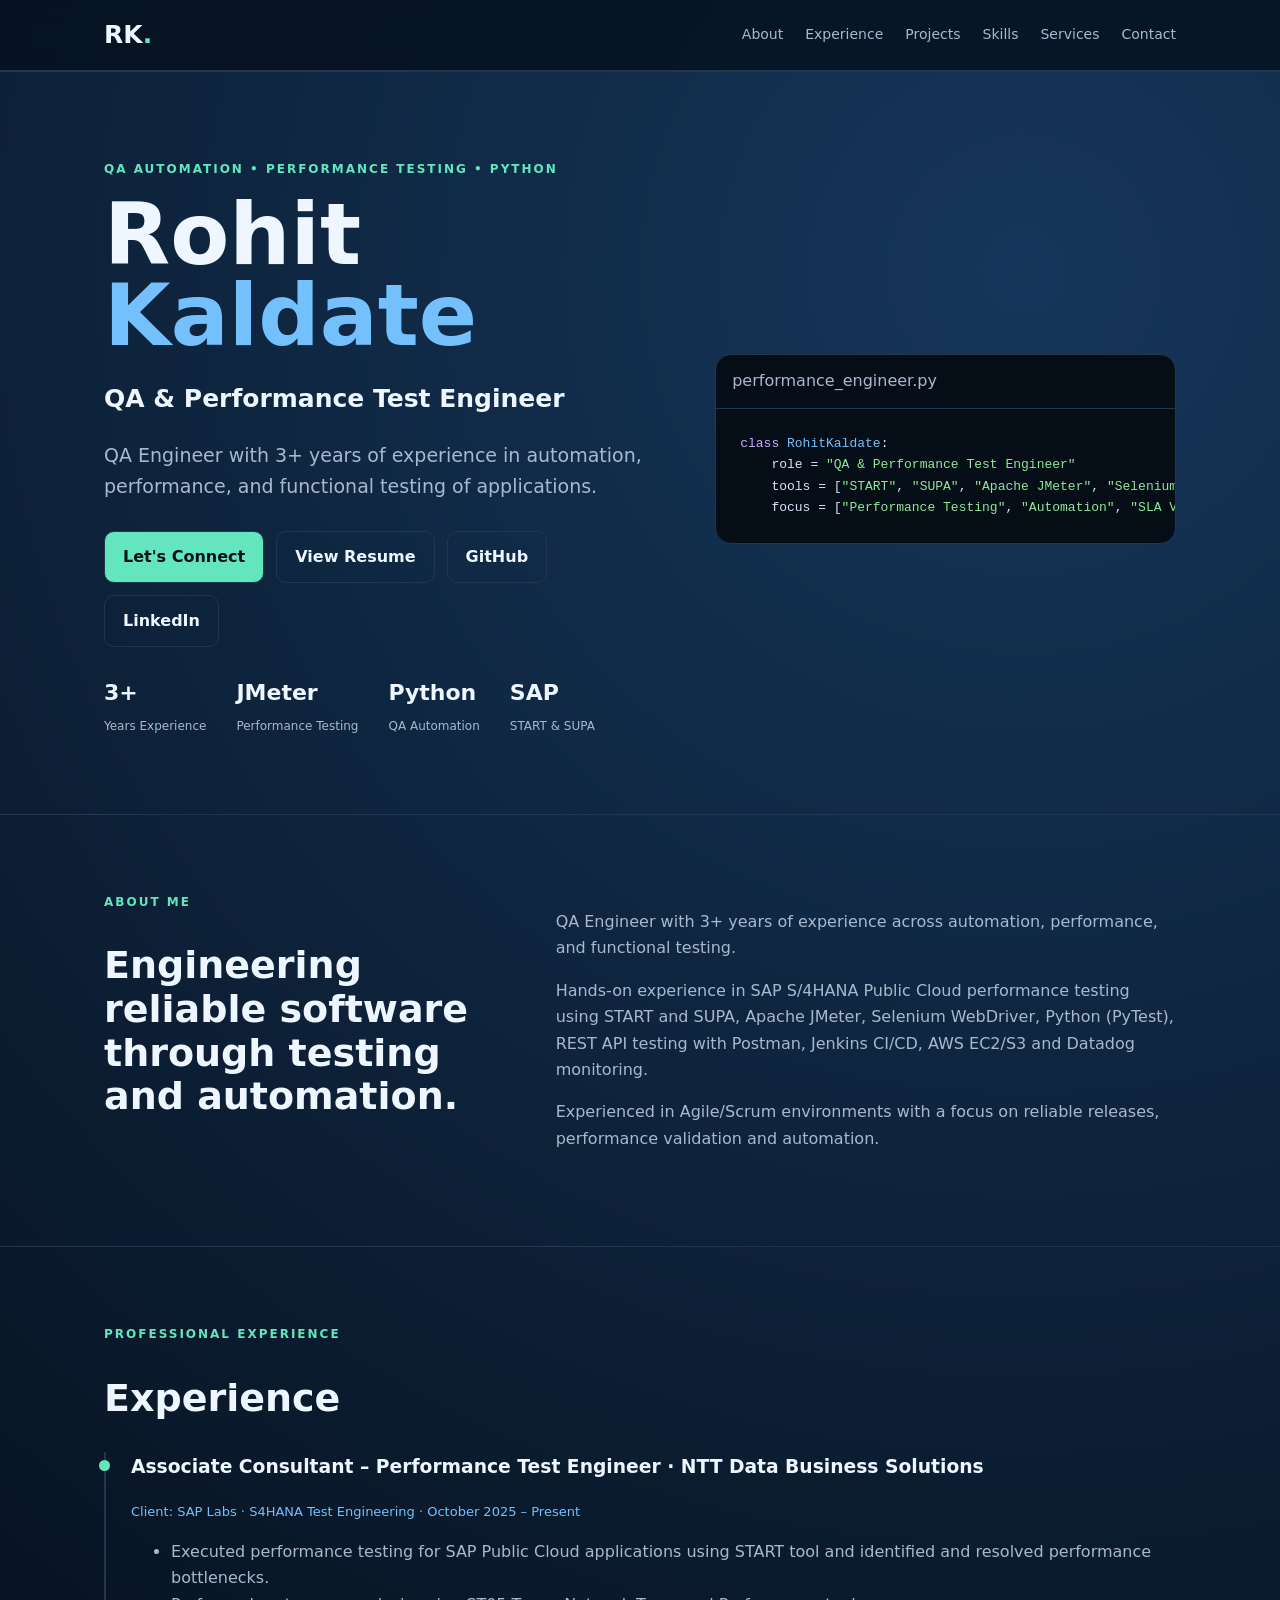
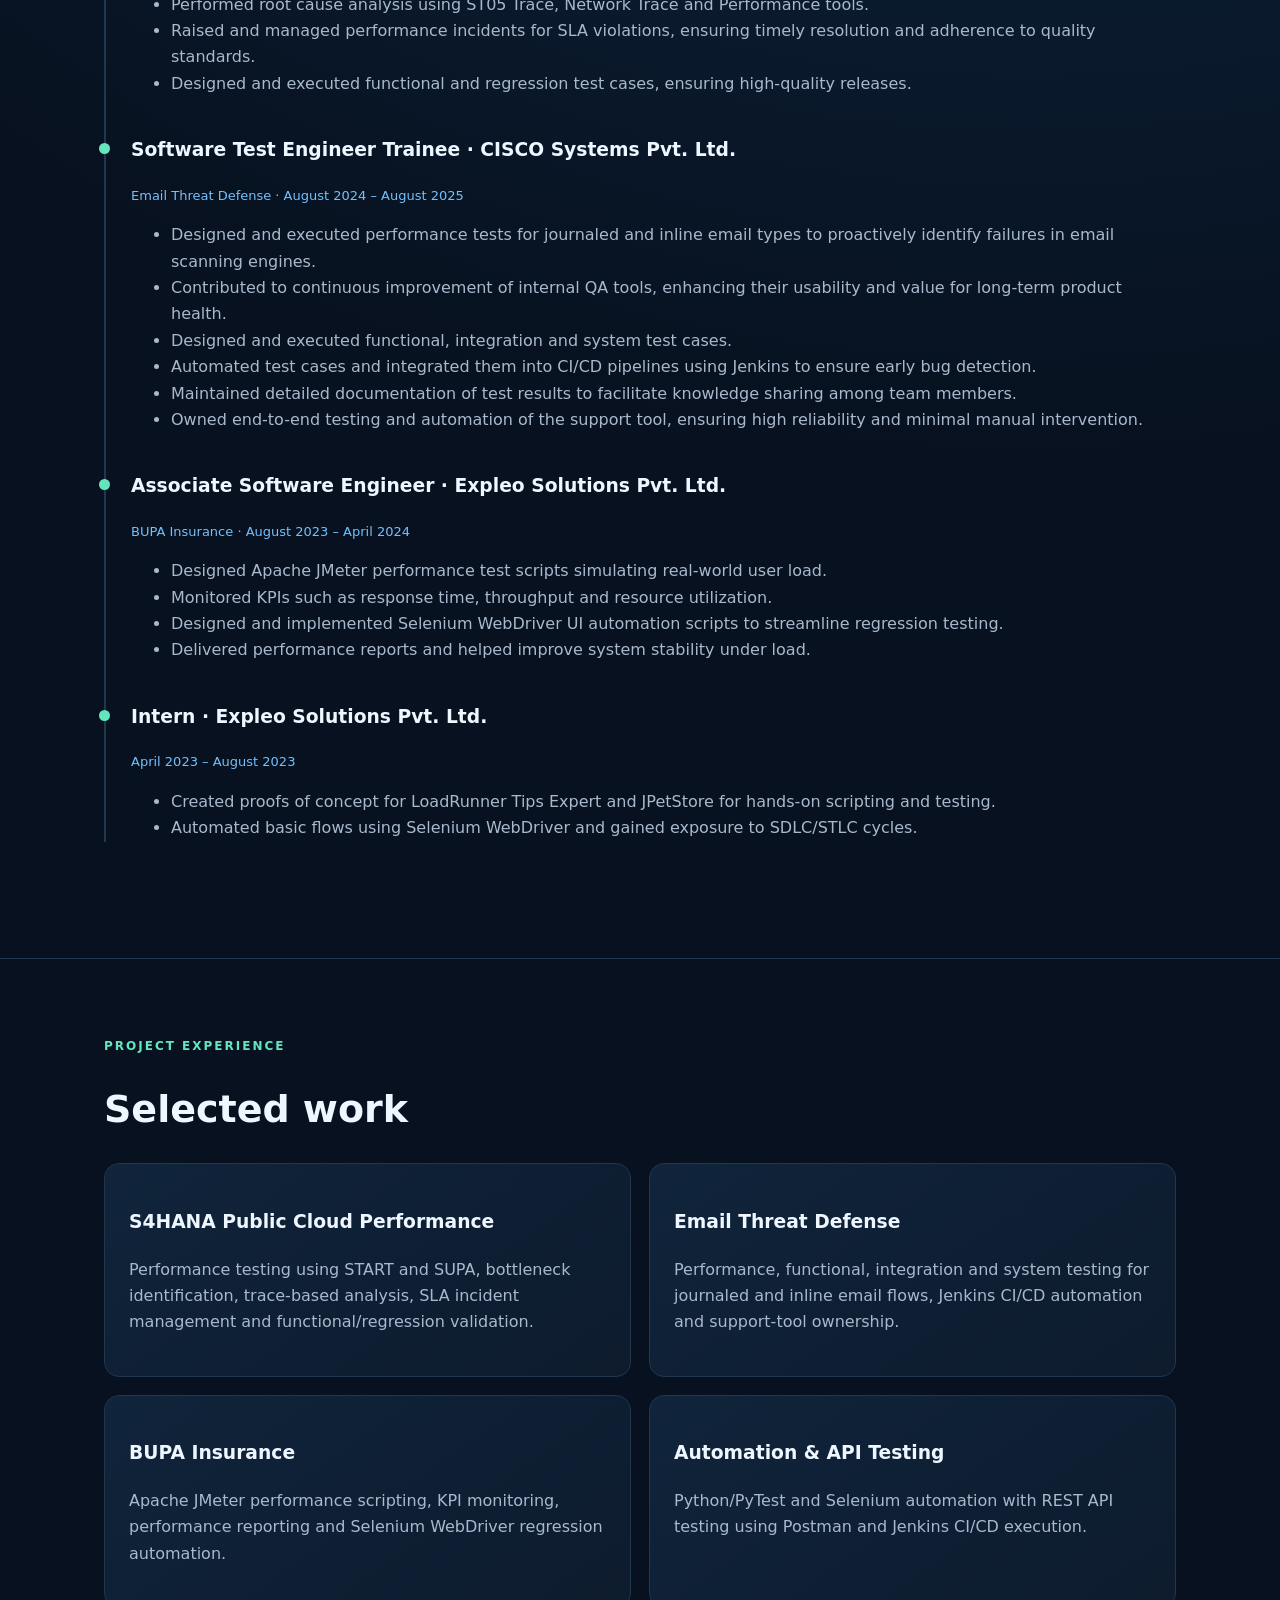
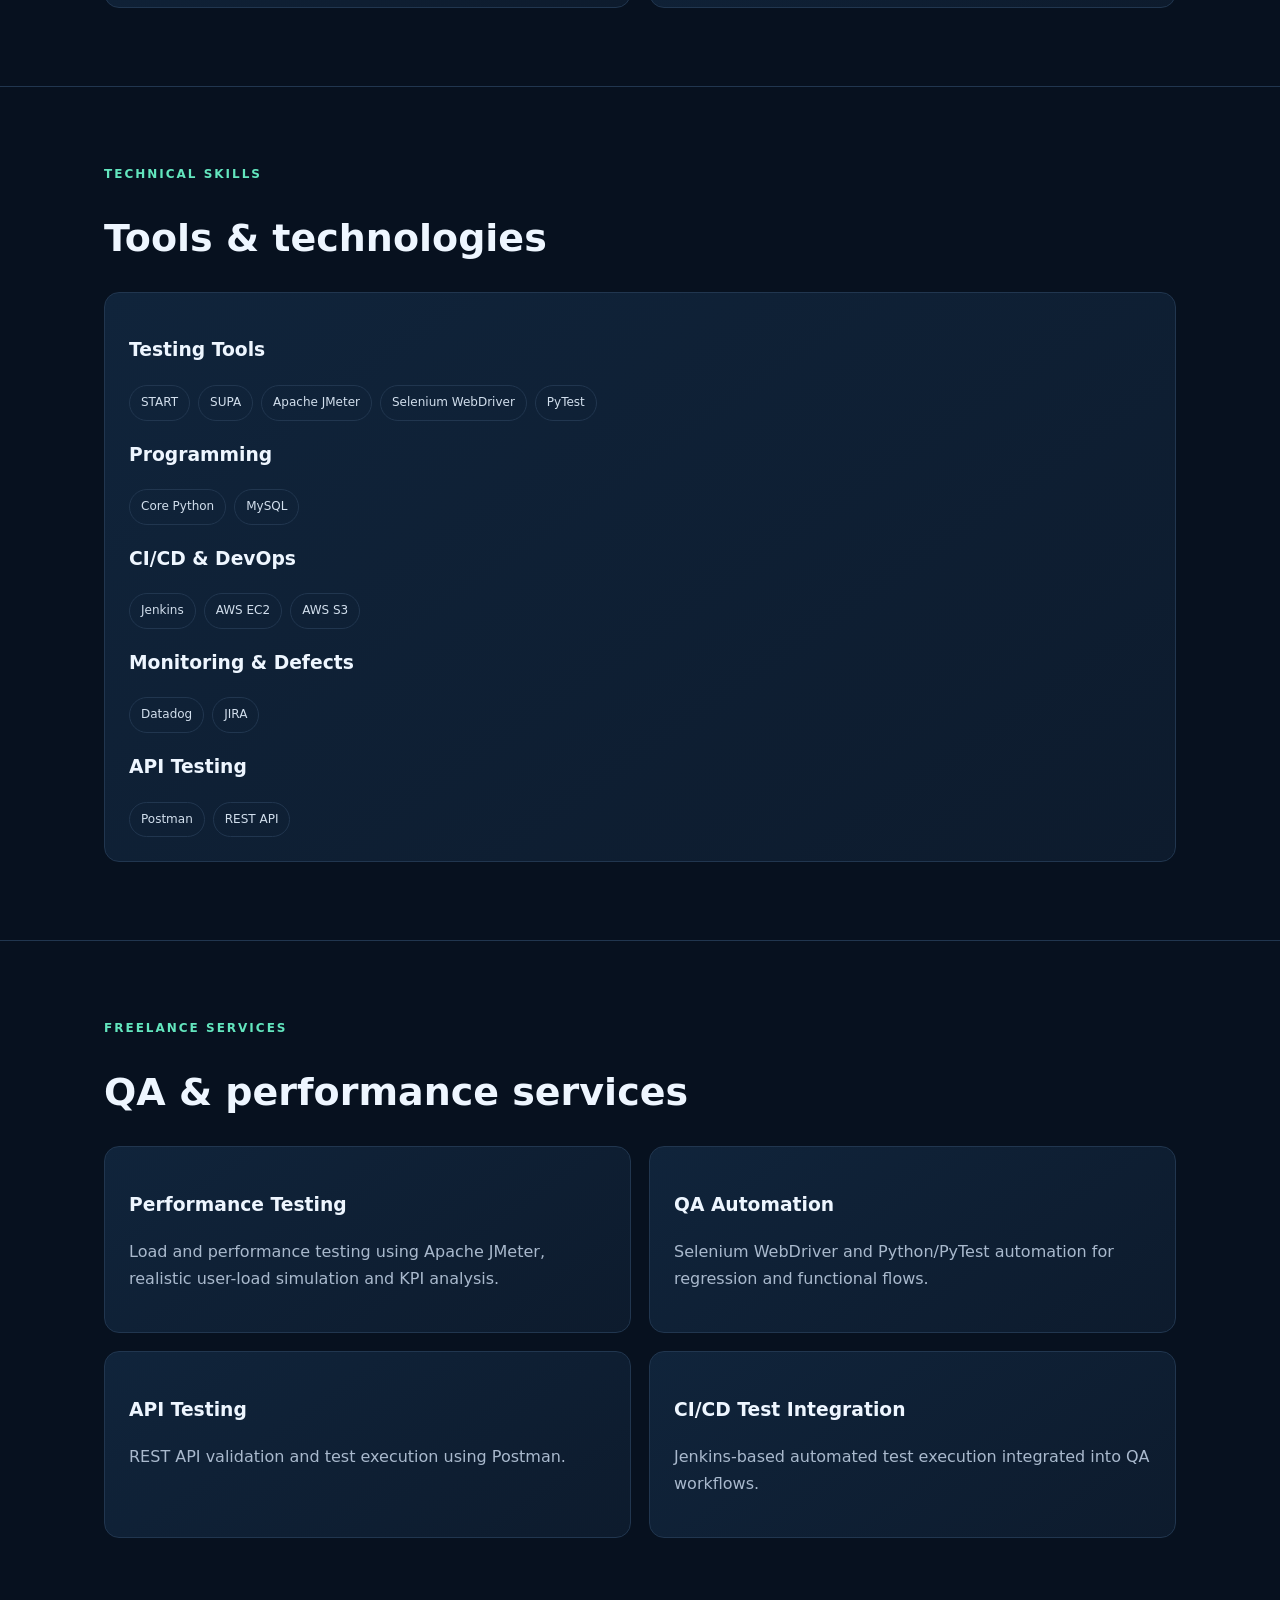
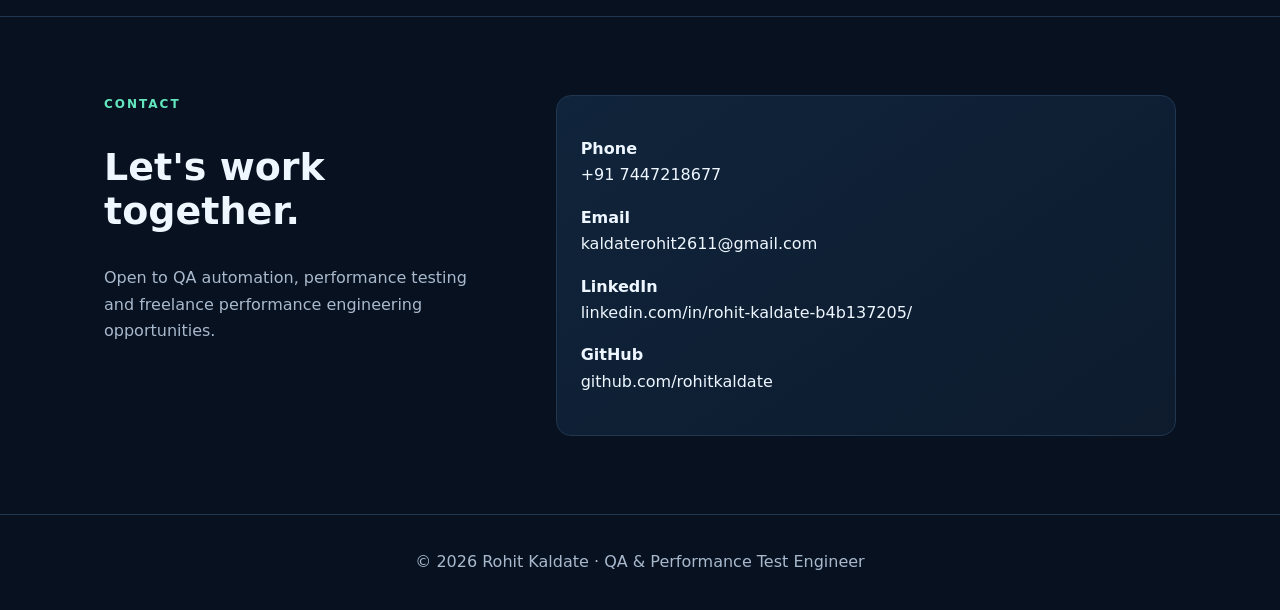
==== index.html @ 968ef9b5 "Add updated portfolio website" ====
<!doctype html><html><head><meta charset="utf-8"><meta name="viewport" content="width=device-width,initial-scale=1"><title>Rohit Kaldate | QA & Performance Test Engineer</title><style>:root{--bg:#07111f;--panel:#0d1b2d;--text:#eef6ff;--muted:#a9b9cd;--accent:#63e6be;--blue:#74c0fc;--line:#21364f}*{box-sizing:border-box;scroll-behavior:smooth}body{margin:0;background:radial-gradient(circle at 80% 5%,#15365a 0,transparent 34%),var(--bg);color:var(--text);font-family:Inter,system-ui,sans-serif;line-height:1.65}a{color:inherit;text-decoration:none}.wrap{max-width:1120px;margin:auto;padding:0 24px}header{position:sticky;top:0;z-index:20;background:#07111fd9;backdrop-filter:blur(12px);border-bottom:1px solid var(--line)}.nav{height:70px;display:flex;align-items:center;justify-content:space-between}.logo{font-size:25px;font-weight:850}.logo span{color:var(--accent)}nav{display:flex;gap:22px}nav a{font-size:14px;color:var(--muted)}.hero{padding:88px 0 76px}.grid{display:grid;grid-template-columns:1.1fr .9fr;gap:48px;align-items:center}.k{color:var(--accent);font-size:12px;font-weight:800;letter-spacing:2px}.hero h1{font-size:clamp(52px,8vw,86px);line-height:.95;margin:14px 0}.hero h1 span{color:var(--blue)}.hero h2{font-size:25px}.lead{font-size:19px;color:var(--muted)}.actions{display:flex;gap:12px;flex-wrap:wrap;margin:28px 0}.btn{padding:12px 18px;border:1px solid var(--line);border-radius:10px;font-weight:750}.primary{background:var(--accent);color:#061018}.stats{display:flex;gap:30px;flex-wrap:wrap}.stats b{font-size:22px;display:block}.stats span{font-size:12px;color:var(--muted)}.terminal{background:#050d17;border:1px solid var(--line);border-radius:16px;overflow:hidden}.termbar{padding:13px 16px;color:var(--muted);border-bottom:1px solid var(--line)}pre{padding:24px;margin:0;overflow:auto;color:#d6e7fa}.kw{color:#d0aaff}.str{color:#8ce99a}.fn{color:#74c0fc}section{padding:78px 0;border-top:1px solid var(--line)}.two{display:grid;grid-template-columns:.78fr 1.22fr;gap:55px}.title{font-size:38px;line-height:1.15}.muted{color:var(--muted)}.cards{display:grid;grid-template-columns:repeat(2,1fr);gap:18px}.card{padding:24px;border-radius:15px;border:1px solid var(--line);background:linear-gradient(145deg,#10243b,#0d1b2d)}.timeline{border-left:2px solid var(--line);padding-left:25px}.job{position:relative;margin-bottom:38px}.job:before{content:"";position:absolute;left:-32px;top:8px;width:11px;height:11px;border-radius:50%;background:var(--accent)}.meta{font-size:13px;color:var(--blue)}.job ul{color:var(--muted)}.tags{display:flex;flex-wrap:wrap;gap:8px}.tag{padding:7px 11px;border:1px solid var(--line);border-radius:999px;color:#d2dfed;font-size:12px}footer{text-align:center;color:var(--muted);padding:34px 0;border-top:1px solid var(--line)}@media(max-width:820px){nav{display:none}.grid,.two,.cards{grid-template-columns:1fr}.hero{padding-top:60px}.title{font-size:31px}}</style></head><body><header><div class="wrap nav"><a class="logo" href="#home">RK<span>.</span></a><nav><a href="#about">About</a><a href="#experience">Experience</a><a href="#projects">Projects</a><a href="#skills">Skills</a><a href="#services">Services</a><a href="#contact">Contact</a></nav></div></header><main id="home"><section class="hero"><div class="wrap grid"><div><div class="k">QA AUTOMATION • PERFORMANCE TESTING • PYTHON</div><h1>Rohit<br><span>Kaldate</span></h1><h2>QA & Performance Test Engineer</h2><p class="lead">QA Engineer with 3+ years of experience in automation, performance, and functional testing of applications.</p><div class="actions"><a class="btn primary" href="#contact">Let's Connect</a><a class="btn" href="assets/Rohit_Kaldate_Resume.pdf">View Resume</a><a class="btn" href="https://github.com/rohitkaldate/portfolio">GitHub</a><a class="btn" href="https://www.linkedin.com/in/rohit-kaldate-b4b137205/">LinkedIn</a></div><div class="stats"><div><b>3+</b><span>Years Experience</span></div><div><b>JMeter</b><span>Performance Testing</span></div><div><b>Python</b><span>QA Automation</span></div><div><b>SAP</b><span>START & SUPA</span></div></div></div><div class="terminal"><div class="termbar">performance_engineer.py</div><pre><span class="kw">class</span> <span class="fn">RohitKaldate</span>:
    role = <span class="str">"QA & Performance Test Engineer"</span>
    tools = [<span class="str">"START"</span>, <span class="str">"SUPA"</span>, <span class="str">"Apache JMeter"</span>, <span class="str">"Selenium"</span>, <span class="str">"Python / PyTest"</span>, <span class="str">"Jenkins"</span>, <span class="str">"Postman"</span>, <span class="str">"Datadog"</span>]
    focus = [<span class="str">"Performance Testing"</span>, <span class="str">"Automation"</span>, <span class="str">"SLA Validation"</span>, <span class="str">"Functional Testing"</span>]</pre></div></div></section><section id="about"><div class="wrap two"><div><div class="k">ABOUT ME</div><h2 class="title">Engineering reliable software through testing and automation.</h2></div><div class="muted"><p>QA Engineer with 3+ years of experience across automation, performance, and functional testing.</p><p>Hands-on experience in SAP S/4HANA Public Cloud performance testing using START and SUPA, Apache JMeter, Selenium WebDriver, Python (PyTest), REST API testing with Postman, Jenkins CI/CD, AWS EC2/S3 and Datadog monitoring.</p><p>Experienced in Agile/Scrum environments with a focus on reliable releases, performance validation and automation.</p></div></div></section><section id="experience"><div class="wrap"><div class="k">PROFESSIONAL EXPERIENCE</div><h2 class="title">Experience</h2><div class="timeline"><div class="job"><h3>Associate Consultant – Performance Test Engineer · NTT Data Business Solutions</h3><div class="meta">Client: SAP Labs · S4HANA Test Engineering · October 2025 – Present</div><ul><li>Executed performance testing for SAP Public Cloud applications using START tool and identified and resolved performance bottlenecks.</li><li>Performed root cause analysis using ST05 Trace, Network Trace and Performance tools.</li><li>Raised and managed performance incidents for SLA violations, ensuring timely resolution and adherence to quality standards.</li><li>Designed and executed functional and regression test cases, ensuring high-quality releases.</li></ul></div><div class="job"><h3>Software Test Engineer Trainee · CISCO Systems Pvt. Ltd.</h3><div class="meta">Email Threat Defense · August 2024 – August 2025</div><ul><li>Designed and executed performance tests for journaled and inline email types to proactively identify failures in email scanning engines.</li><li>Contributed to continuous improvement of internal QA tools, enhancing their usability and value for long-term product health.</li><li>Designed and executed functional, integration and system test cases.</li><li>Automated test cases and integrated them into CI/CD pipelines using Jenkins to ensure early bug detection.</li><li>Maintained detailed documentation of test results to facilitate knowledge sharing among team members.</li><li>Owned end-to-end testing and automation of the support tool, ensuring high reliability and minimal manual intervention.</li></ul></div><div class="job"><h3>Associate Software Engineer · Expleo Solutions Pvt. Ltd.</h3><div class="meta">BUPA Insurance · August 2023 – April 2024</div><ul><li>Designed Apache JMeter performance test scripts simulating real-world user load.</li><li>Monitored KPIs such as response time, throughput and resource utilization.</li><li>Designed and implemented Selenium WebDriver UI automation scripts to streamline regression testing.</li><li>Delivered performance reports and helped improve system stability under load.</li></ul></div><div class="job"><h3>Intern · Expleo Solutions Pvt. Ltd.</h3><div class="meta">April 2023 – August 2023</div><ul><li>Created proofs of concept for LoadRunner Tips Expert and JPetStore for hands-on scripting and testing.</li><li>Automated basic flows using Selenium WebDriver and gained exposure to SDLC/STLC cycles.</li></ul></div></div></div></section><section id="projects"><div class="wrap"><div class="k">PROJECT EXPERIENCE</div><h2 class="title">Selected work</h2><div class="cards"><div class="card"><h3>S4HANA Public Cloud Performance</h3><p class="muted">Performance testing using START and SUPA, bottleneck identification, trace-based analysis, SLA incident management and functional/regression validation.</p></div><div class="card"><h3>Email Threat Defense</h3><p class="muted">Performance, functional, integration and system testing for journaled and inline email flows, Jenkins CI/CD automation and support-tool ownership.</p></div><div class="card"><h3>BUPA Insurance</h3><p class="muted">Apache JMeter performance scripting, KPI monitoring, performance reporting and Selenium WebDriver regression automation.</p></div><div class="card"><h3>Automation & API Testing</h3><p class="muted">Python/PyTest and Selenium automation with REST API testing using Postman and Jenkins CI/CD execution.</p></div></div></div></section><section id="skills"><div class="wrap"><div class="k">TECHNICAL SKILLS</div><h2 class="title">Tools & technologies</h2><div class="card"><h3>Testing Tools</h3><div class="tags"><span class="tag">START</span><span class="tag">SUPA</span><span class="tag">Apache JMeter</span><span class="tag">Selenium WebDriver</span><span class="tag">PyTest</span></div><h3>Programming</h3><div class="tags"><span class="tag">Core Python</span><span class="tag">MySQL</span></div><h3>CI/CD & DevOps</h3><div class="tags"><span class="tag">Jenkins</span><span class="tag">AWS EC2</span><span class="tag">AWS S3</span></div><h3>Monitoring & Defects</h3><div class="tags"><span class="tag">Datadog</span><span class="tag">JIRA</span></div><h3>API Testing</h3><div class="tags"><span class="tag">Postman</span><span class="tag">REST API</span></div></div></div></section><section id="services"><div class="wrap"><div class="k">FREELANCE SERVICES</div><h2 class="title">QA & performance services</h2><div class="cards"><div class="card"><h3>Performance Testing</h3><p class="muted">Load and performance testing using Apache JMeter, realistic user-load simulation and KPI analysis.</p></div><div class="card"><h3>QA Automation</h3><p class="muted">Selenium WebDriver and Python/PyTest automation for regression and functional flows.</p></div><div class="card"><h3>API Testing</h3><p class="muted">REST API validation and test execution using Postman.</p></div><div class="card"><h3>CI/CD Test Integration</h3><p class="muted">Jenkins-based automated test execution integrated into QA workflows.</p></div></div></div></section><section id="contact"><div class="wrap two"><div><div class="k">CONTACT</div><h2 class="title">Let's work together.</h2><p class="muted">Open to QA automation, performance testing and freelance performance engineering opportunities.</p></div><div class="card"><p><strong>Phone</strong><br>+91 7447218677</p><p><strong>Email</strong><br><a href="mailto:kaldaterohit2611@gmail.com">kaldaterohit2611@gmail.com</a></p><p><strong>LinkedIn</strong><br><a href="https://www.linkedin.com/in/rohit-kaldate-b4b137205/">linkedin.com/in/rohit-kaldate-b4b137205/</a></p><p><strong>GitHub</strong><br><a href="https://github.com/rohitkaldate">github.com/rohitkaldate</a></p></div></div></section></main><footer>© 2026 Rohit Kaldate · QA & Performance Test Engineer</footer></body></html>
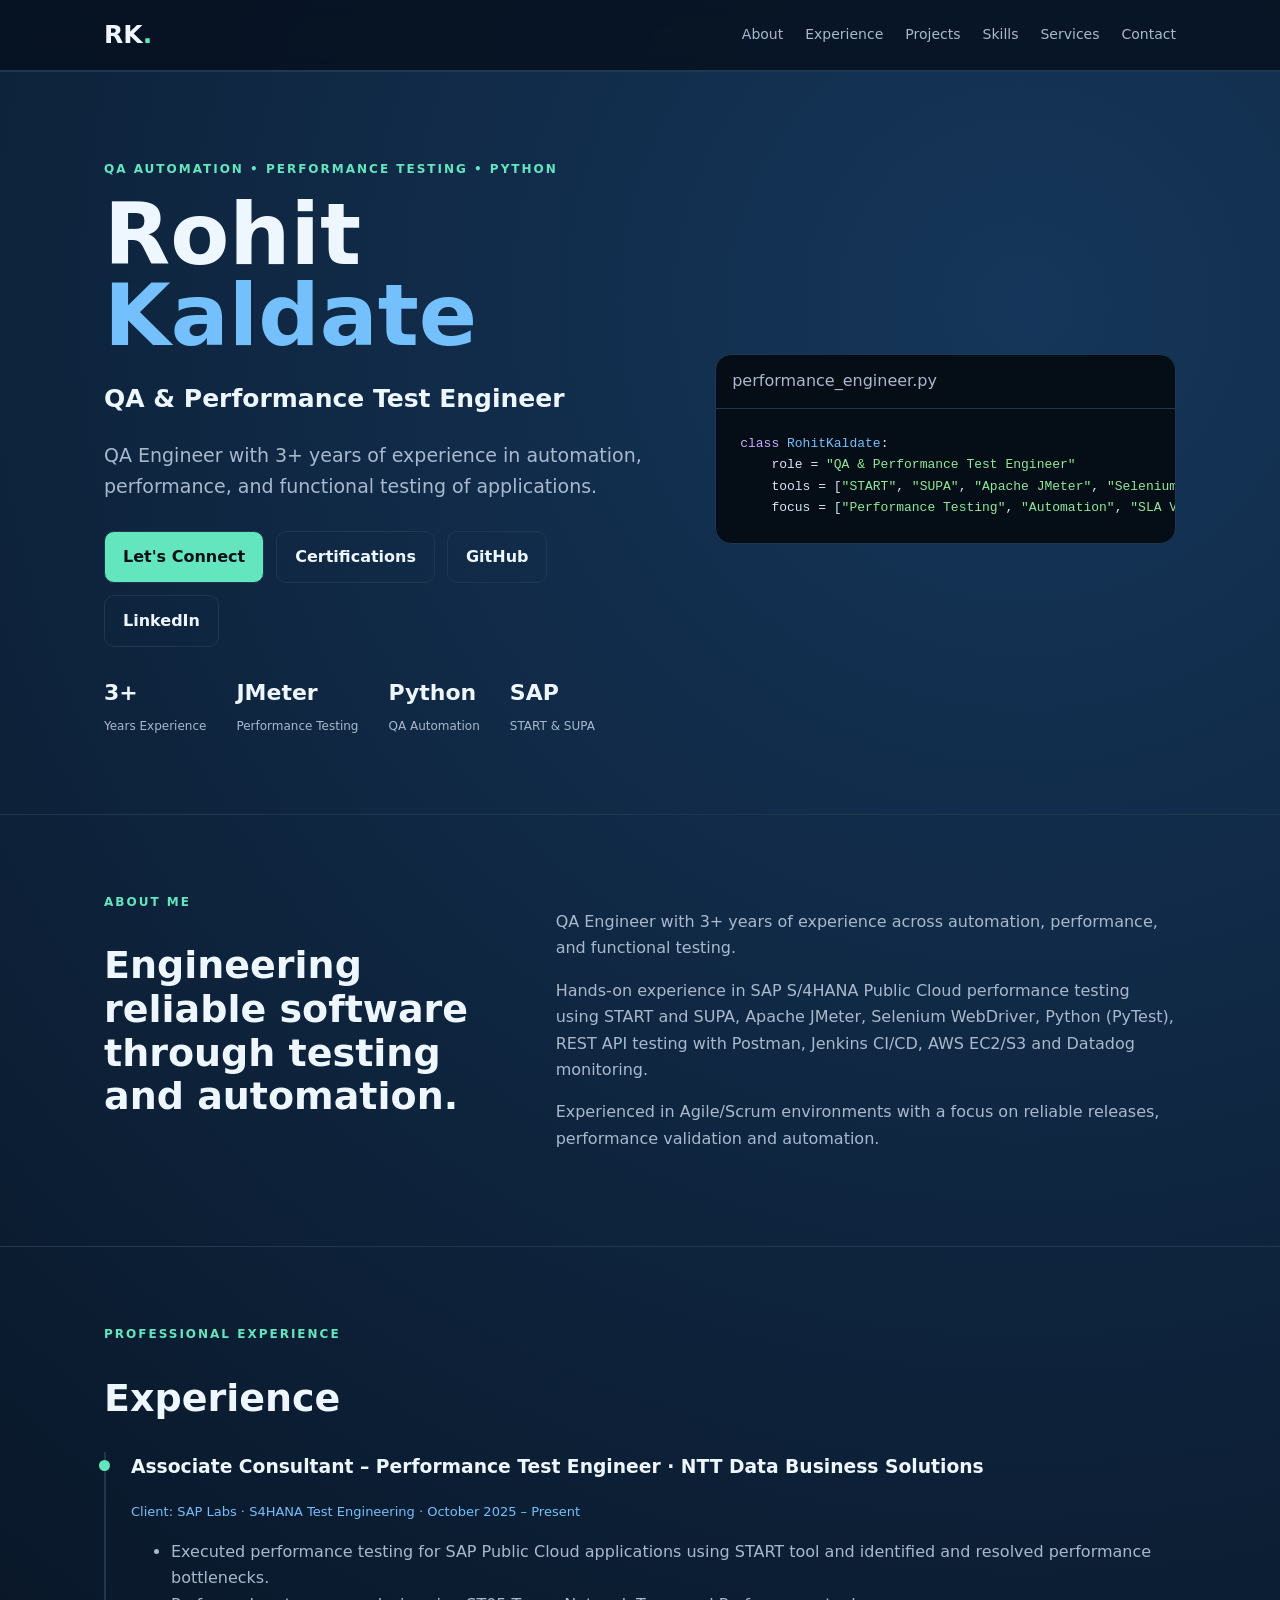
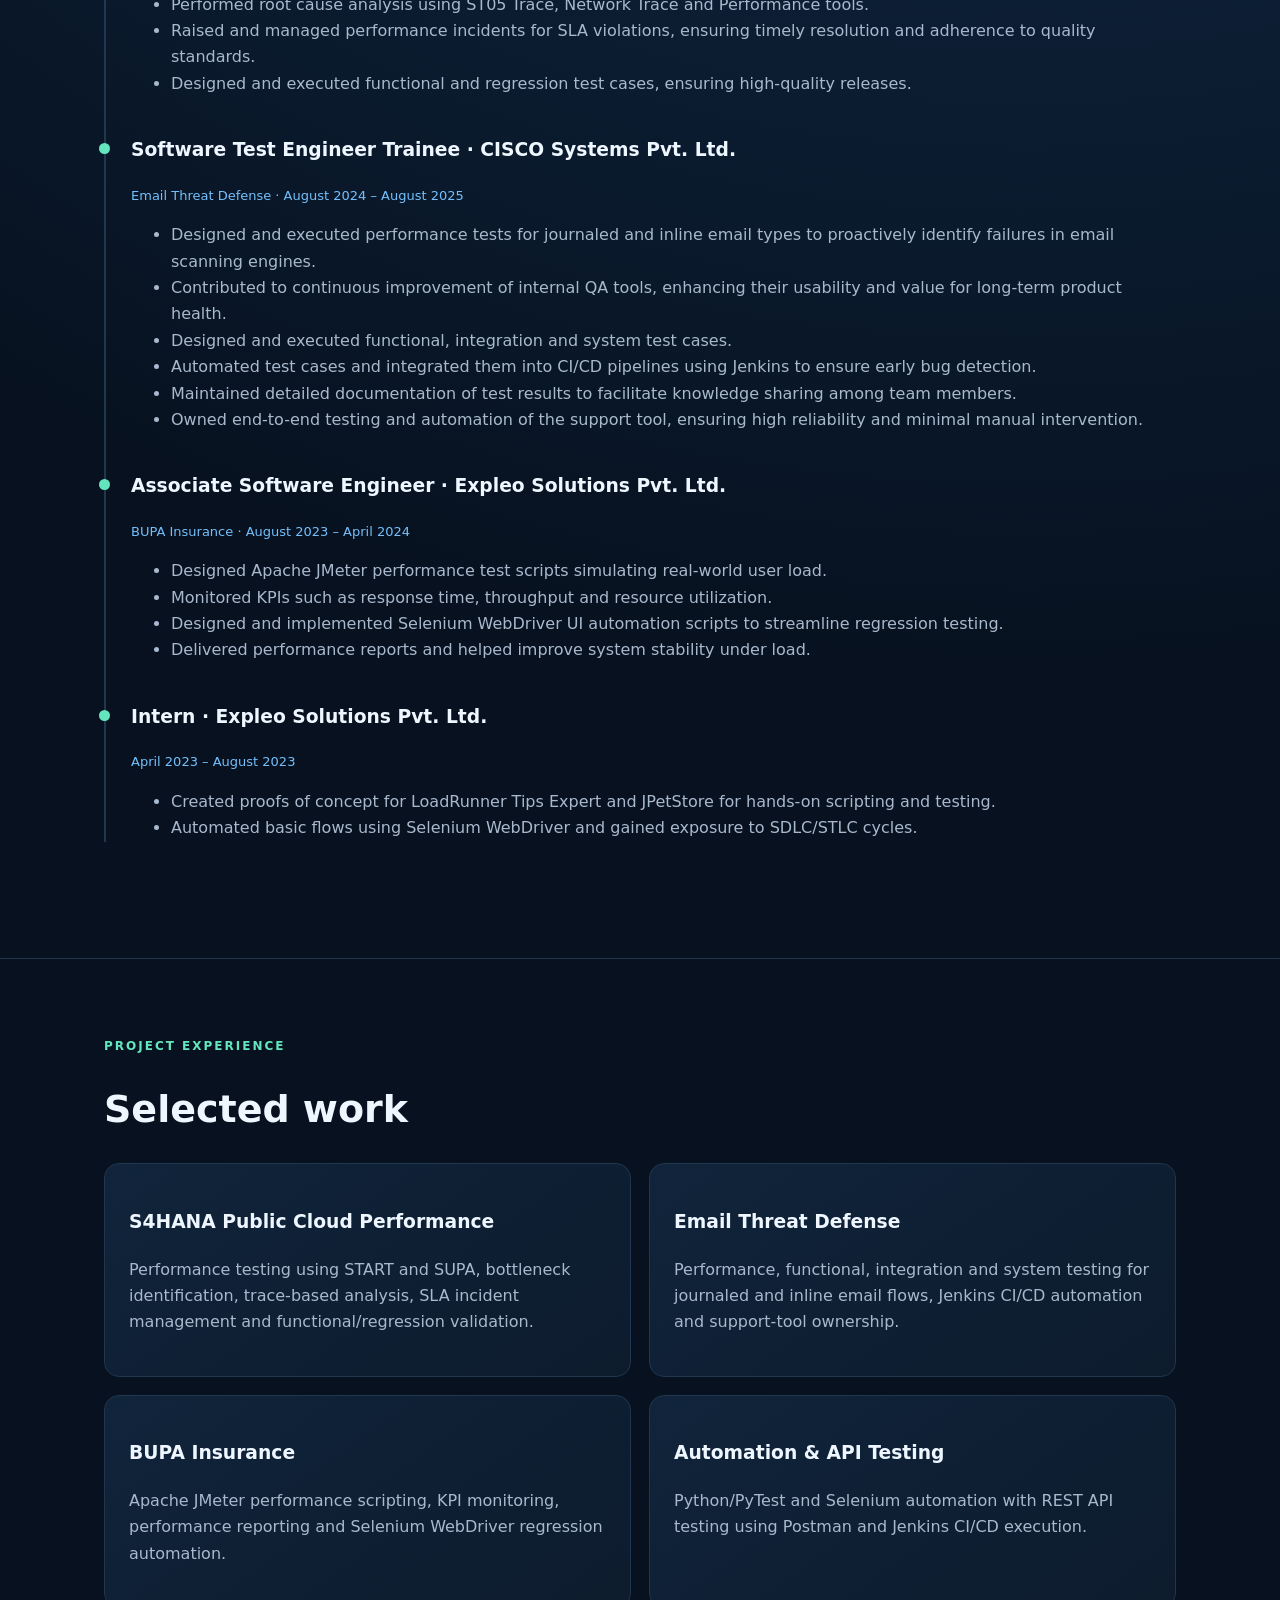
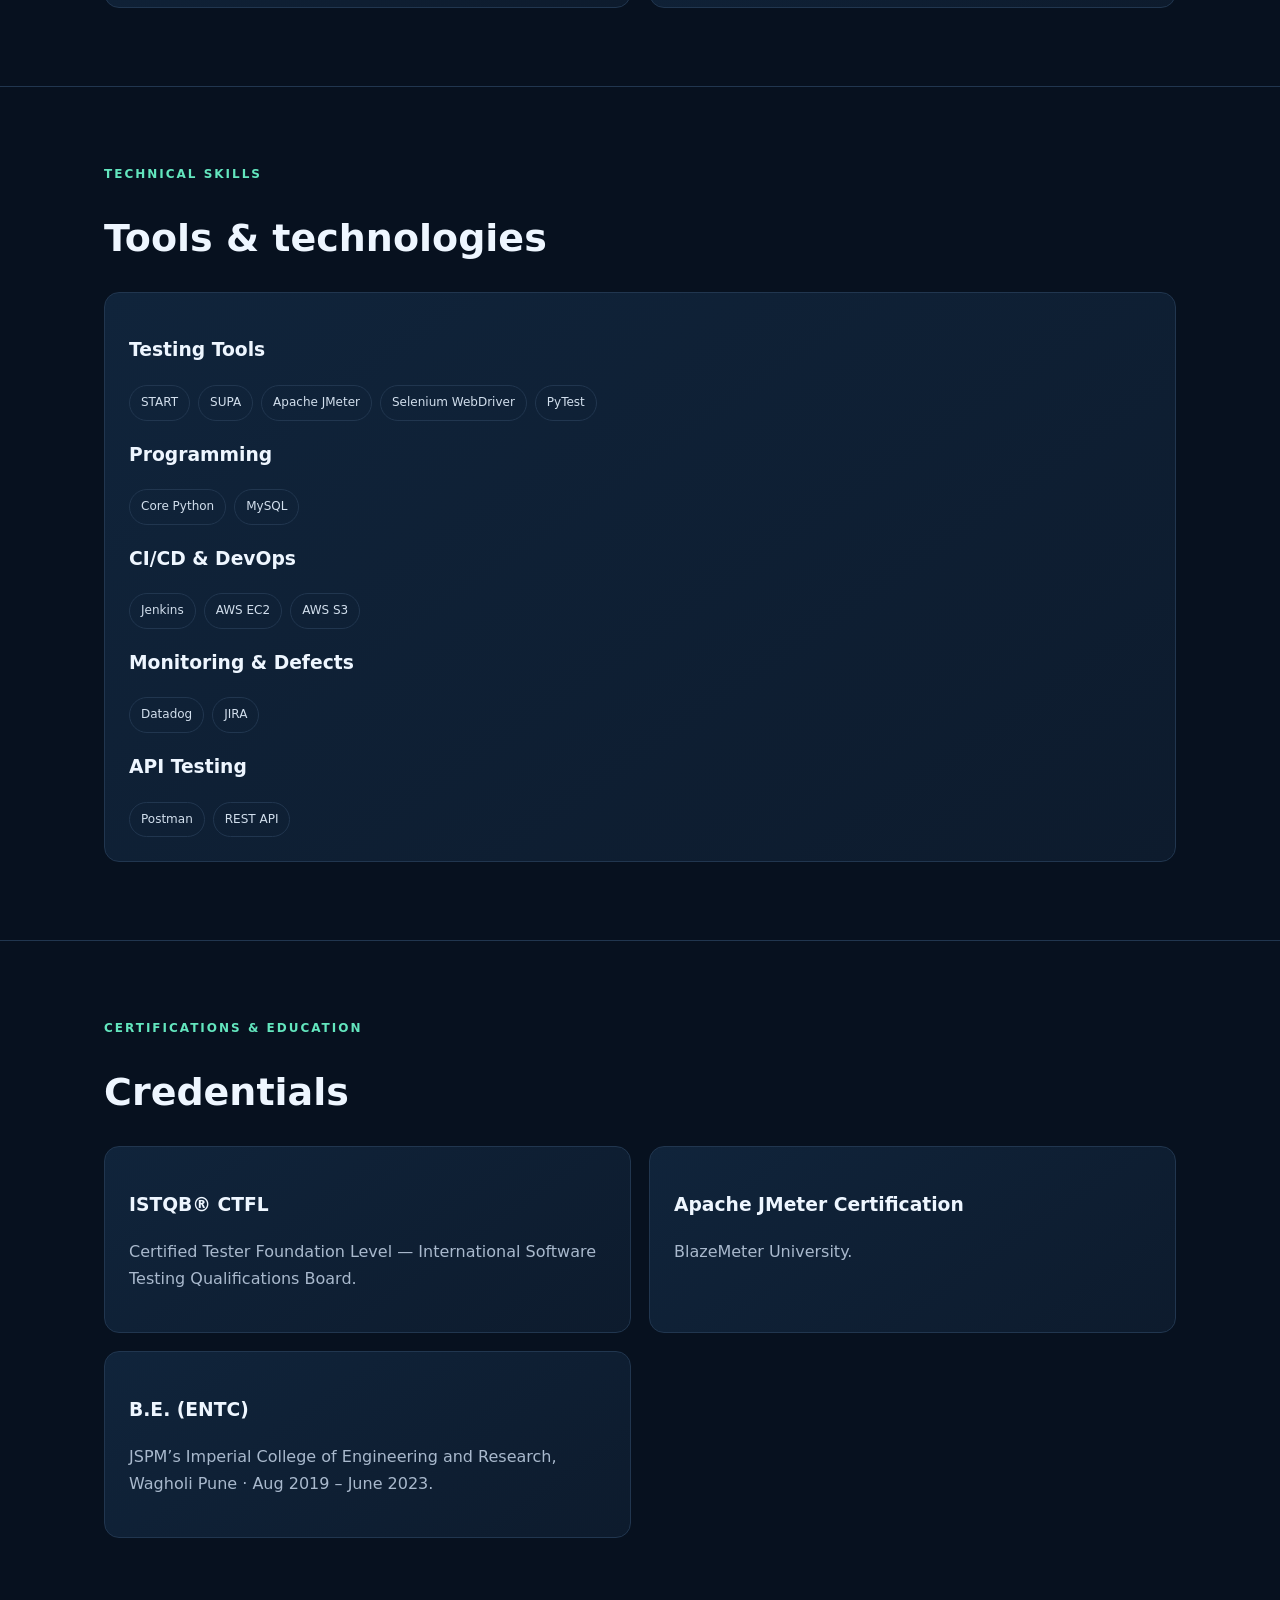
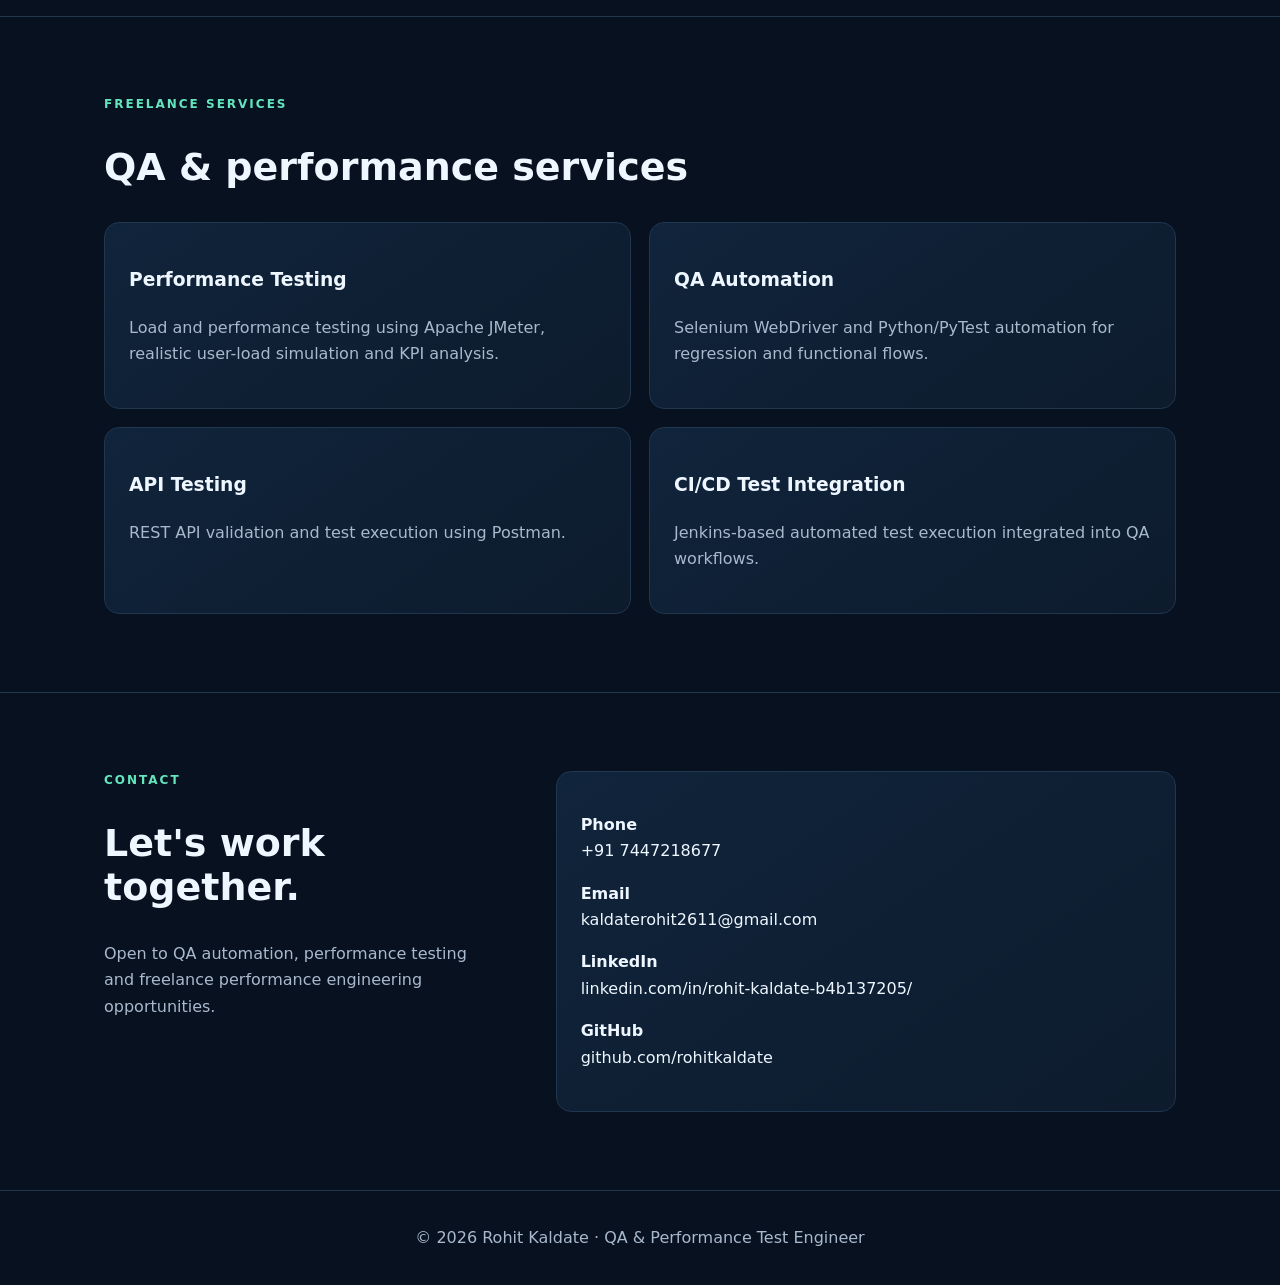
==== commit d29c8b96: "Refine portfolio credentials and resume link" ====
--- a/index.html
+++ b/index.html
@@ -1,4 +1,4 @@
-<!doctype html><html><head><meta charset="utf-8"><meta name="viewport" content="width=device-width,initial-scale=1"><title>Rohit Kaldate | QA & Performance Test Engineer</title><style>:root{--bg:#07111f;--panel:#0d1b2d;--text:#eef6ff;--muted:#a9b9cd;--accent:#63e6be;--blue:#74c0fc;--line:#21364f}*{box-sizing:border-box;scroll-behavior:smooth}body{margin:0;background:radial-gradient(circle at 80% 5%,#15365a 0,transparent 34%),var(--bg);color:var(--text);font-family:Inter,system-ui,sans-serif;line-height:1.65}a{color:inherit;text-decoration:none}.wrap{max-width:1120px;margin:auto;padding:0 24px}header{position:sticky;top:0;z-index:20;background:#07111fd9;backdrop-filter:blur(12px);border-bottom:1px solid var(--line)}.nav{height:70px;display:flex;align-items:center;justify-content:space-between}.logo{font-size:25px;font-weight:850}.logo span{color:var(--accent)}nav{display:flex;gap:22px}nav a{font-size:14px;color:var(--muted)}.hero{padding:88px 0 76px}.grid{display:grid;grid-template-columns:1.1fr .9fr;gap:48px;align-items:center}.k{color:var(--accent);font-size:12px;font-weight:800;letter-spacing:2px}.hero h1{font-size:clamp(52px,8vw,86px);line-height:.95;margin:14px 0}.hero h1 span{color:var(--blue)}.hero h2{font-size:25px}.lead{font-size:19px;color:var(--muted)}.actions{display:flex;gap:12px;flex-wrap:wrap;margin:28px 0}.btn{padding:12px 18px;border:1px solid var(--line);border-radius:10px;font-weight:750}.primary{background:var(--accent);color:#061018}.stats{display:flex;gap:30px;flex-wrap:wrap}.stats b{font-size:22px;display:block}.stats span{font-size:12px;color:var(--muted)}.terminal{background:#050d17;border:1px solid var(--line);border-radius:16px;overflow:hidden}.termbar{padding:13px 16px;color:var(--muted);border-bottom:1px solid var(--line)}pre{padding:24px;margin:0;overflow:auto;color:#d6e7fa}.kw{color:#d0aaff}.str{color:#8ce99a}.fn{color:#74c0fc}section{padding:78px 0;border-top:1px solid var(--line)}.two{display:grid;grid-template-columns:.78fr 1.22fr;gap:55px}.title{font-size:38px;line-height:1.15}.muted{color:var(--muted)}.cards{display:grid;grid-template-columns:repeat(2,1fr);gap:18px}.card{padding:24px;border-radius:15px;border:1px solid var(--line);background:linear-gradient(145deg,#10243b,#0d1b2d)}.timeline{border-left:2px solid var(--line);padding-left:25px}.job{position:relative;margin-bottom:38px}.job:before{content:"";position:absolute;left:-32px;top:8px;width:11px;height:11px;border-radius:50%;background:var(--accent)}.meta{font-size:13px;color:var(--blue)}.job ul{color:var(--muted)}.tags{display:flex;flex-wrap:wrap;gap:8px}.tag{padding:7px 11px;border:1px solid var(--line);border-radius:999px;color:#d2dfed;font-size:12px}footer{text-align:center;color:var(--muted);padding:34px 0;border-top:1px solid var(--line)}@media(max-width:820px){nav{display:none}.grid,.two,.cards{grid-template-columns:1fr}.hero{padding-top:60px}.title{font-size:31px}}</style></head><body><header><div class="wrap nav"><a class="logo" href="#home">RK<span>.</span></a><nav><a href="#about">About</a><a href="#experience">Experience</a><a href="#projects">Projects</a><a href="#skills">Skills</a><a href="#services">Services</a><a href="#contact">Contact</a></nav></div></header><main id="home"><section class="hero"><div class="wrap grid"><div><div class="k">QA AUTOMATION • PERFORMANCE TESTING • PYTHON</div><h1>Rohit<br><span>Kaldate</span></h1><h2>QA & Performance Test Engineer</h2><p class="lead">QA Engineer with 3+ years of experience in automation, performance, and functional testing of applications.</p><div class="actions"><a class="btn primary" href="#contact">Let's Connect</a><a class="btn" href="assets/Rohit_Kaldate_Resume.pdf">View Resume</a><a class="btn" href="https://github.com/rohitkaldate/portfolio">GitHub</a><a class="btn" href="https://www.linkedin.com/in/rohit-kaldate-b4b137205/">LinkedIn</a></div><div class="stats"><div><b>3+</b><span>Years Experience</span></div><div><b>JMeter</b><span>Performance Testing</span></div><div><b>Python</b><span>QA Automation</span></div><div><b>SAP</b><span>START & SUPA</span></div></div></div><div class="terminal"><div class="termbar">performance_engineer.py</div><pre><span class="kw">class</span> <span class="fn">RohitKaldate</span>:
+<!doctype html><html><head><meta charset="utf-8"><meta name="viewport" content="width=device-width,initial-scale=1"><title>Rohit Kaldate | QA & Performance Test Engineer</title><style>:root{--bg:#07111f;--panel:#0d1b2d;--text:#eef6ff;--muted:#a9b9cd;--accent:#63e6be;--blue:#74c0fc;--line:#21364f}*{box-sizing:border-box;scroll-behavior:smooth}body{margin:0;background:radial-gradient(circle at 80% 5%,#15365a 0,transparent 34%),var(--bg);color:var(--text);font-family:Inter,system-ui,sans-serif;line-height:1.65}a{color:inherit;text-decoration:none}.wrap{max-width:1120px;margin:auto;padding:0 24px}header{position:sticky;top:0;z-index:20;background:#07111fd9;backdrop-filter:blur(12px);border-bottom:1px solid var(--line)}.nav{height:70px;display:flex;align-items:center;justify-content:space-between}.logo{font-size:25px;font-weight:850}.logo span{color:var(--accent)}nav{display:flex;gap:22px}nav a{font-size:14px;color:var(--muted)}.hero{padding:88px 0 76px}.grid{display:grid;grid-template-columns:1.1fr .9fr;gap:48px;align-items:center}.k{color:var(--accent);font-size:12px;font-weight:800;letter-spacing:2px}.hero h1{font-size:clamp(52px,8vw,86px);line-height:.95;margin:14px 0}.hero h1 span{color:var(--blue)}.hero h2{font-size:25px}.lead{font-size:19px;color:var(--muted)}.actions{display:flex;gap:12px;flex-wrap:wrap;margin:28px 0}.btn{padding:12px 18px;border:1px solid var(--line);border-radius:10px;font-weight:750}.primary{background:var(--accent);color:#061018}.stats{display:flex;gap:30px;flex-wrap:wrap}.stats b{font-size:22px;display:block}.stats span{font-size:12px;color:var(--muted)}.terminal{background:#050d17;border:1px solid var(--line);border-radius:16px;overflow:hidden}.termbar{padding:13px 16px;color:var(--muted);border-bottom:1px solid var(--line)}pre{padding:24px;margin:0;overflow:auto;color:#d6e7fa}.kw{color:#d0aaff}.str{color:#8ce99a}.fn{color:#74c0fc}section{padding:78px 0;border-top:1px solid var(--line)}.two{display:grid;grid-template-columns:.78fr 1.22fr;gap:55px}.title{font-size:38px;line-height:1.15}.muted{color:var(--muted)}.cards{display:grid;grid-template-columns:repeat(2,1fr);gap:18px}.card{padding:24px;border-radius:15px;border:1px solid var(--line);background:linear-gradient(145deg,#10243b,#0d1b2d)}.timeline{border-left:2px solid var(--line);padding-left:25px}.job{position:relative;margin-bottom:38px}.job:before{content:"";position:absolute;left:-32px;top:8px;width:11px;height:11px;border-radius:50%;background:var(--accent)}.meta{font-size:13px;color:var(--blue)}.job ul{color:var(--muted)}.tags{display:flex;flex-wrap:wrap;gap:8px}.tag{padding:7px 11px;border:1px solid var(--line);border-radius:999px;color:#d2dfed;font-size:12px}footer{text-align:center;color:var(--muted);padding:34px 0;border-top:1px solid var(--line)}@media(max-width:820px){nav{display:none}.grid,.two,.cards{grid-template-columns:1fr}.hero{padding-top:60px}.title{font-size:31px}}</style></head><body><header><div class="wrap nav"><a class="logo" href="#home">RK<span>.</span></a><nav><a href="#about">About</a><a href="#experience">Experience</a><a href="#projects">Projects</a><a href="#skills">Skills</a><a href="#services">Services</a><a href="#contact">Contact</a></nav></div></header><main id="home"><section class="hero"><div class="wrap grid"><div><div class="k">QA AUTOMATION • PERFORMANCE TESTING • PYTHON</div><h1>Rohit<br><span>Kaldate</span></h1><h2>QA & Performance Test Engineer</h2><p class="lead">QA Engineer with 3+ years of experience in automation, performance, and functional testing of applications.</p><div class="actions"><a class="btn primary" href="#contact">Let's Connect</a><a class="btn" href="#certifications">Certifications</a><a class="btn" href="https://github.com/rohitkaldate/portfolio">GitHub</a><a class="btn" href="https://www.linkedin.com/in/rohit-kaldate-b4b137205/">LinkedIn</a></div><div class="stats"><div><b>3+</b><span>Years Experience</span></div><div><b>JMeter</b><span>Performance Testing</span></div><div><b>Python</b><span>QA Automation</span></div><div><b>SAP</b><span>START & SUPA</span></div></div></div><div class="terminal"><div class="termbar">performance_engineer.py</div><pre><span class="kw">class</span> <span class="fn">RohitKaldate</span>:
     role = <span class="str">"QA & Performance Test Engineer"</span>
     tools = [<span class="str">"START"</span>, <span class="str">"SUPA"</span>, <span class="str">"Apache JMeter"</span>, <span class="str">"Selenium"</span>, <span class="str">"Python / PyTest"</span>, <span class="str">"Jenkins"</span>, <span class="str">"Postman"</span>, <span class="str">"Datadog"</span>]
-    focus = [<span class="str">"Performance Testing"</span>, <span class="str">"Automation"</span>, <span class="str">"SLA Validation"</span>, <span class="str">"Functional Testing"</span>]</pre></div></div></section><section id="about"><div class="wrap two"><div><div class="k">ABOUT ME</div><h2 class="title">Engineering reliable software through testing and automation.</h2></div><div class="muted"><p>QA Engineer with 3+ years of experience across automation, performance, and functional testing.</p><p>Hands-on experience in SAP S/4HANA Public Cloud performance testing using START and SUPA, Apache JMeter, Selenium WebDriver, Python (PyTest), REST API testing with Postman, Jenkins CI/CD, AWS EC2/S3 and Datadog monitoring.</p><p>Experienced in Agile/Scrum environments with a focus on reliable releases, performance validation and automation.</p></div></div></section><section id="experience"><div class="wrap"><div class="k">PROFESSIONAL EXPERIENCE</div><h2 class="title">Experience</h2><div class="timeline"><div class="job"><h3>Associate Consultant – Performance Test Engineer · NTT Data Business Solutions</h3><div class="meta">Client: SAP Labs · S4HANA Test Engineering · October 2025 – Present</div><ul><li>Executed performance testing for SAP Public Cloud applications using START tool and identified and resolved performance bottlenecks.</li><li>Performed root cause analysis using ST05 Trace, Network Trace and Performance tools.</li><li>Raised and managed performance incidents for SLA violations, ensuring timely resolution and adherence to quality standards.</li><li>Designed and executed functional and regression test cases, ensuring high-quality releases.</li></ul></div><div class="job"><h3>Software Test Engineer Trainee · CISCO Systems Pvt. Ltd.</h3><div class="meta">Email Threat Defense · August 2024 – August 2025</div><ul><li>Designed and executed performance tests for journaled and inline email types to proactively identify failures in email scanning engines.</li><li>Contributed to continuous improvement of internal QA tools, enhancing their usability and value for long-term product health.</li><li>Designed and executed functional, integration and system test cases.</li><li>Automated test cases and integrated them into CI/CD pipelines using Jenkins to ensure early bug detection.</li><li>Maintained detailed documentation of test results to facilitate knowledge sharing among team members.</li><li>Owned end-to-end testing and automation of the support tool, ensuring high reliability and minimal manual intervention.</li></ul></div><div class="job"><h3>Associate Software Engineer · Expleo Solutions Pvt. Ltd.</h3><div class="meta">BUPA Insurance · August 2023 – April 2024</div><ul><li>Designed Apache JMeter performance test scripts simulating real-world user load.</li><li>Monitored KPIs such as response time, throughput and resource utilization.</li><li>Designed and implemented Selenium WebDriver UI automation scripts to streamline regression testing.</li><li>Delivered performance reports and helped improve system stability under load.</li></ul></div><div class="job"><h3>Intern · Expleo Solutions Pvt. Ltd.</h3><div class="meta">April 2023 – August 2023</div><ul><li>Created proofs of concept for LoadRunner Tips Expert and JPetStore for hands-on scripting and testing.</li><li>Automated basic flows using Selenium WebDriver and gained exposure to SDLC/STLC cycles.</li></ul></div></div></div></section><section id="projects"><div class="wrap"><div class="k">PROJECT EXPERIENCE</div><h2 class="title">Selected work</h2><div class="cards"><div class="card"><h3>S4HANA Public Cloud Performance</h3><p class="muted">Performance testing using START and SUPA, bottleneck identification, trace-based analysis, SLA incident management and functional/regression validation.</p></div><div class="card"><h3>Email Threat Defense</h3><p class="muted">Performance, functional, integration and system testing for journaled and inline email flows, Jenkins CI/CD automation and support-tool ownership.</p></div><div class="card"><h3>BUPA Insurance</h3><p class="muted">Apache JMeter performance scripting, KPI monitoring, performance reporting and Selenium WebDriver regression automation.</p></div><div class="card"><h3>Automation & API Testing</h3><p class="muted">Python/PyTest and Selenium automation with REST API testing using Postman and Jenkins CI/CD execution.</p></div></div></div></section><section id="skills"><div class="wrap"><div class="k">TECHNICAL SKILLS</div><h2 class="title">Tools & technologies</h2><div class="card"><h3>Testing Tools</h3><div class="tags"><span class="tag">START</span><span class="tag">SUPA</span><span class="tag">Apache JMeter</span><span class="tag">Selenium WebDriver</span><span class="tag">PyTest</span></div><h3>Programming</h3><div class="tags"><span class="tag">Core Python</span><span class="tag">MySQL</span></div><h3>CI/CD & DevOps</h3><div class="tags"><span class="tag">Jenkins</span><span class="tag">AWS EC2</span><span class="tag">AWS S3</span></div><h3>Monitoring & Defects</h3><div class="tags"><span class="tag">Datadog</span><span class="tag">JIRA</span></div><h3>API Testing</h3><div class="tags"><span class="tag">Postman</span><span class="tag">REST API</span></div></div></div></section><section id="services"><div class="wrap"><div class="k">FREELANCE SERVICES</div><h2 class="title">QA & performance services</h2><div class="cards"><div class="card"><h3>Performance Testing</h3><p class="muted">Load and performance testing using Apache JMeter, realistic user-load simulation and KPI analysis.</p></div><div class="card"><h3>QA Automation</h3><p class="muted">Selenium WebDriver and Python/PyTest automation for regression and functional flows.</p></div><div class="card"><h3>API Testing</h3><p class="muted">REST API validation and test execution using Postman.</p></div><div class="card"><h3>CI/CD Test Integration</h3><p class="muted">Jenkins-based automated test execution integrated into QA workflows.</p></div></div></div></section><section id="contact"><div class="wrap two"><div><div class="k">CONTACT</div><h2 class="title">Let's work together.</h2><p class="muted">Open to QA automation, performance testing and freelance performance engineering opportunities.</p></div><div class="card"><p><strong>Phone</strong><br>+91 7447218677</p><p><strong>Email</strong><br><a href="mailto:kaldaterohit2611@gmail.com">kaldaterohit2611@gmail.com</a></p><p><strong>LinkedIn</strong><br><a href="https://www.linkedin.com/in/rohit-kaldate-b4b137205/">linkedin.com/in/rohit-kaldate-b4b137205/</a></p><p><strong>GitHub</strong><br><a href="https://github.com/rohitkaldate">github.com/rohitkaldate</a></p></div></div></section></main><footer>© 2026 Rohit Kaldate · QA & Performance Test Engineer</footer></body></html>+    focus = [<span class="str">"Performance Testing"</span>, <span class="str">"Automation"</span>, <span class="str">"SLA Validation"</span>, <span class="str">"Functional Testing"</span>]</pre></div></div></section><section id="about"><div class="wrap two"><div><div class="k">ABOUT ME</div><h2 class="title">Engineering reliable software through testing and automation.</h2></div><div class="muted"><p>QA Engineer with 3+ years of experience across automation, performance, and functional testing.</p><p>Hands-on experience in SAP S/4HANA Public Cloud performance testing using START and SUPA, Apache JMeter, Selenium WebDriver, Python (PyTest), REST API testing with Postman, Jenkins CI/CD, AWS EC2/S3 and Datadog monitoring.</p><p>Experienced in Agile/Scrum environments with a focus on reliable releases, performance validation and automation.</p></div></div></section><section id="experience"><div class="wrap"><div class="k">PROFESSIONAL EXPERIENCE</div><h2 class="title">Experience</h2><div class="timeline"><div class="job"><h3>Associate Consultant – Performance Test Engineer · NTT Data Business Solutions</h3><div class="meta">Client: SAP Labs · S4HANA Test Engineering · October 2025 – Present</div><ul><li>Executed performance testing for SAP Public Cloud applications using START tool and identified and resolved performance bottlenecks.</li><li>Performed root cause analysis using ST05 Trace, Network Trace and Performance tools.</li><li>Raised and managed performance incidents for SLA violations, ensuring timely resolution and adherence to quality standards.</li><li>Designed and executed functional and regression test cases, ensuring high-quality releases.</li></ul></div><div class="job"><h3>Software Test Engineer Trainee · CISCO Systems Pvt. Ltd.</h3><div class="meta">Email Threat Defense · August 2024 – August 2025</div><ul><li>Designed and executed performance tests for journaled and inline email types to proactively identify failures in email scanning engines.</li><li>Contributed to continuous improvement of internal QA tools, enhancing their usability and value for long-term product health.</li><li>Designed and executed functional, integration and system test cases.</li><li>Automated test cases and integrated them into CI/CD pipelines using Jenkins to ensure early bug detection.</li><li>Maintained detailed documentation of test results to facilitate knowledge sharing among team members.</li><li>Owned end-to-end testing and automation of the support tool, ensuring high reliability and minimal manual intervention.</li></ul></div><div class="job"><h3>Associate Software Engineer · Expleo Solutions Pvt. Ltd.</h3><div class="meta">BUPA Insurance · August 2023 – April 2024</div><ul><li>Designed Apache JMeter performance test scripts simulating real-world user load.</li><li>Monitored KPIs such as response time, throughput and resource utilization.</li><li>Designed and implemented Selenium WebDriver UI automation scripts to streamline regression testing.</li><li>Delivered performance reports and helped improve system stability under load.</li></ul></div><div class="job"><h3>Intern · Expleo Solutions Pvt. Ltd.</h3><div class="meta">April 2023 – August 2023</div><ul><li>Created proofs of concept for LoadRunner Tips Expert and JPetStore for hands-on scripting and testing.</li><li>Automated basic flows using Selenium WebDriver and gained exposure to SDLC/STLC cycles.</li></ul></div></div></div></section><section id="projects"><div class="wrap"><div class="k">PROJECT EXPERIENCE</div><h2 class="title">Selected work</h2><div class="cards"><div class="card"><h3>S4HANA Public Cloud Performance</h3><p class="muted">Performance testing using START and SUPA, bottleneck identification, trace-based analysis, SLA incident management and functional/regression validation.</p></div><div class="card"><h3>Email Threat Defense</h3><p class="muted">Performance, functional, integration and system testing for journaled and inline email flows, Jenkins CI/CD automation and support-tool ownership.</p></div><div class="card"><h3>BUPA Insurance</h3><p class="muted">Apache JMeter performance scripting, KPI monitoring, performance reporting and Selenium WebDriver regression automation.</p></div><div class="card"><h3>Automation & API Testing</h3><p class="muted">Python/PyTest and Selenium automation with REST API testing using Postman and Jenkins CI/CD execution.</p></div></div></div></section><section id="skills"><div class="wrap"><div class="k">TECHNICAL SKILLS</div><h2 class="title">Tools & technologies</h2><div class="card"><h3>Testing Tools</h3><div class="tags"><span class="tag">START</span><span class="tag">SUPA</span><span class="tag">Apache JMeter</span><span class="tag">Selenium WebDriver</span><span class="tag">PyTest</span></div><h3>Programming</h3><div class="tags"><span class="tag">Core Python</span><span class="tag">MySQL</span></div><h3>CI/CD & DevOps</h3><div class="tags"><span class="tag">Jenkins</span><span class="tag">AWS EC2</span><span class="tag">AWS S3</span></div><h3>Monitoring & Defects</h3><div class="tags"><span class="tag">Datadog</span><span class="tag">JIRA</span></div><h3>API Testing</h3><div class="tags"><span class="tag">Postman</span><span class="tag">REST API</span></div></div></div></section><section id="certifications"><div class="wrap"><div class="k">CERTIFICATIONS & EDUCATION</div><h2 class="title">Credentials</h2><div class="cards"><div class="card"><h3>ISTQB® CTFL</h3><p class="muted">Certified Tester Foundation Level — International Software Testing Qualifications Board.</p></div><div class="card"><h3>Apache JMeter Certification</h3><p class="muted">BlazeMeter University.</p></div><div class="card"><h3>B.E. (ENTC)</h3><p class="muted">JSPM’s Imperial College of Engineering and Research, Wagholi Pune · Aug 2019 – June 2023.</p></div></div></div></section><section id="services"><div class="wrap"><div class="k">FREELANCE SERVICES</div><h2 class="title">QA & performance services</h2><div class="cards"><div class="card"><h3>Performance Testing</h3><p class="muted">Load and performance testing using Apache JMeter, realistic user-load simulation and KPI analysis.</p></div><div class="card"><h3>QA Automation</h3><p class="muted">Selenium WebDriver and Python/PyTest automation for regression and functional flows.</p></div><div class="card"><h3>API Testing</h3><p class="muted">REST API validation and test execution using Postman.</p></div><div class="card"><h3>CI/CD Test Integration</h3><p class="muted">Jenkins-based automated test execution integrated into QA workflows.</p></div></div></div></section><section id="contact"><div class="wrap two"><div><div class="k">CONTACT</div><h2 class="title">Let's work together.</h2><p class="muted">Open to QA automation, performance testing and freelance performance engineering opportunities.</p></div><div class="card"><p><strong>Phone</strong><br>+91 7447218677</p><p><strong>Email</strong><br><a href="mailto:kaldaterohit2611@gmail.com">kaldaterohit2611@gmail.com</a></p><p><strong>LinkedIn</strong><br><a href="https://www.linkedin.com/in/rohit-kaldate-b4b137205/">linkedin.com/in/rohit-kaldate-b4b137205/</a></p><p><strong>GitHub</strong><br><a href="https://github.com/rohitkaldate">github.com/rohitkaldate</a></p></div></div></section></main><footer>© 2026 Rohit Kaldate · QA & Performance Test Engineer</footer></body></html>
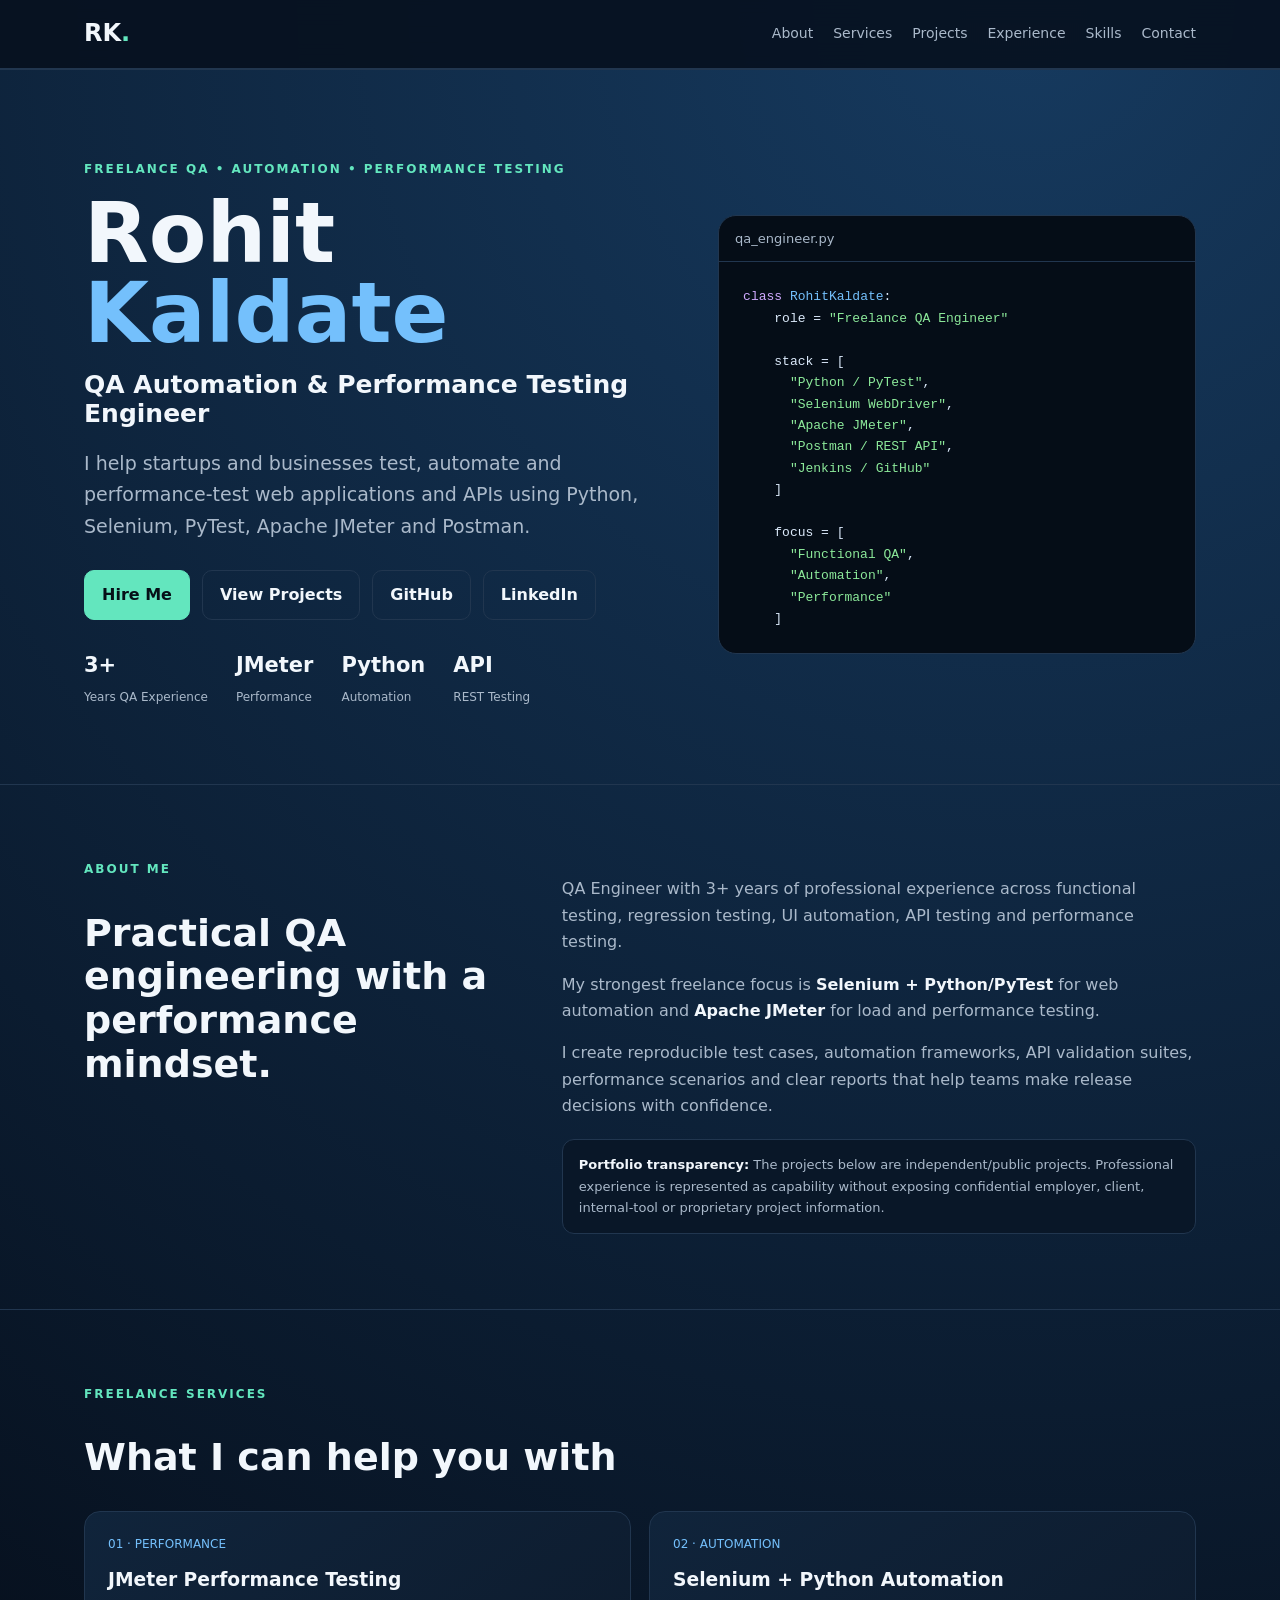
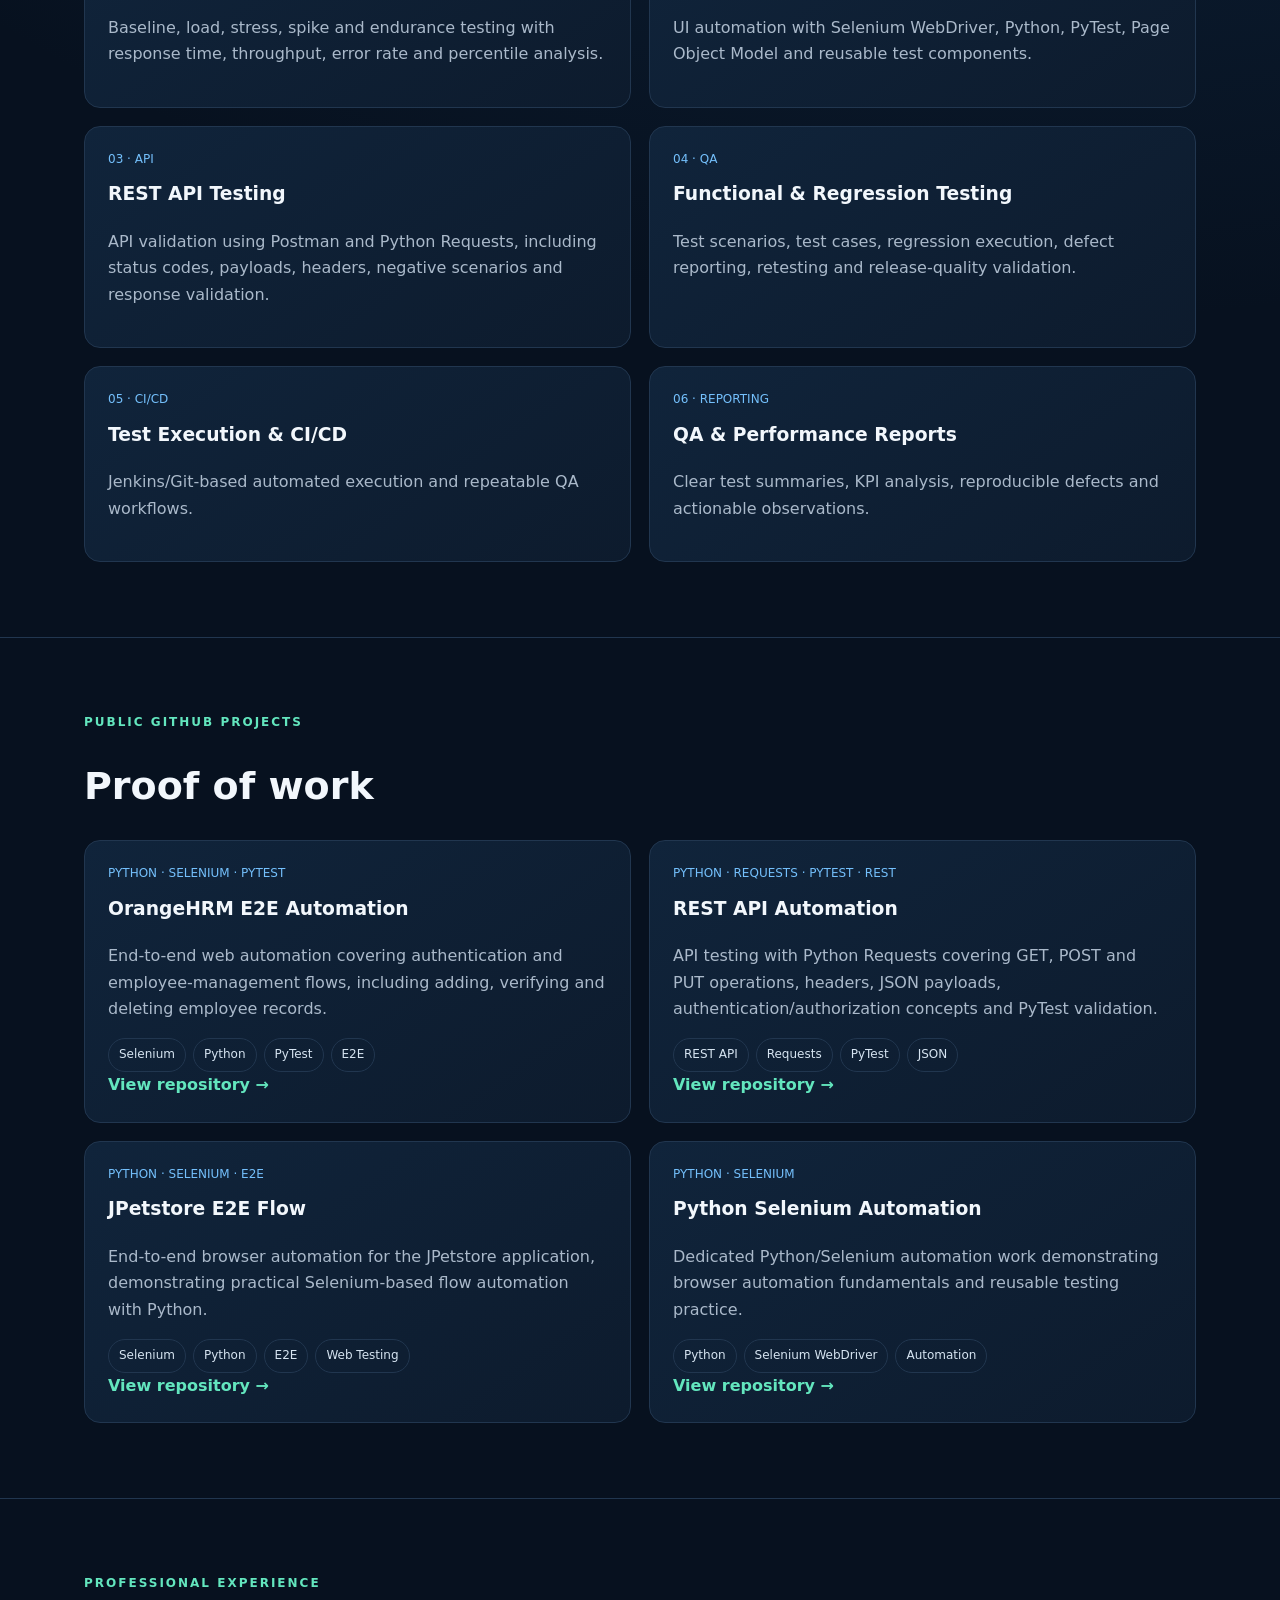
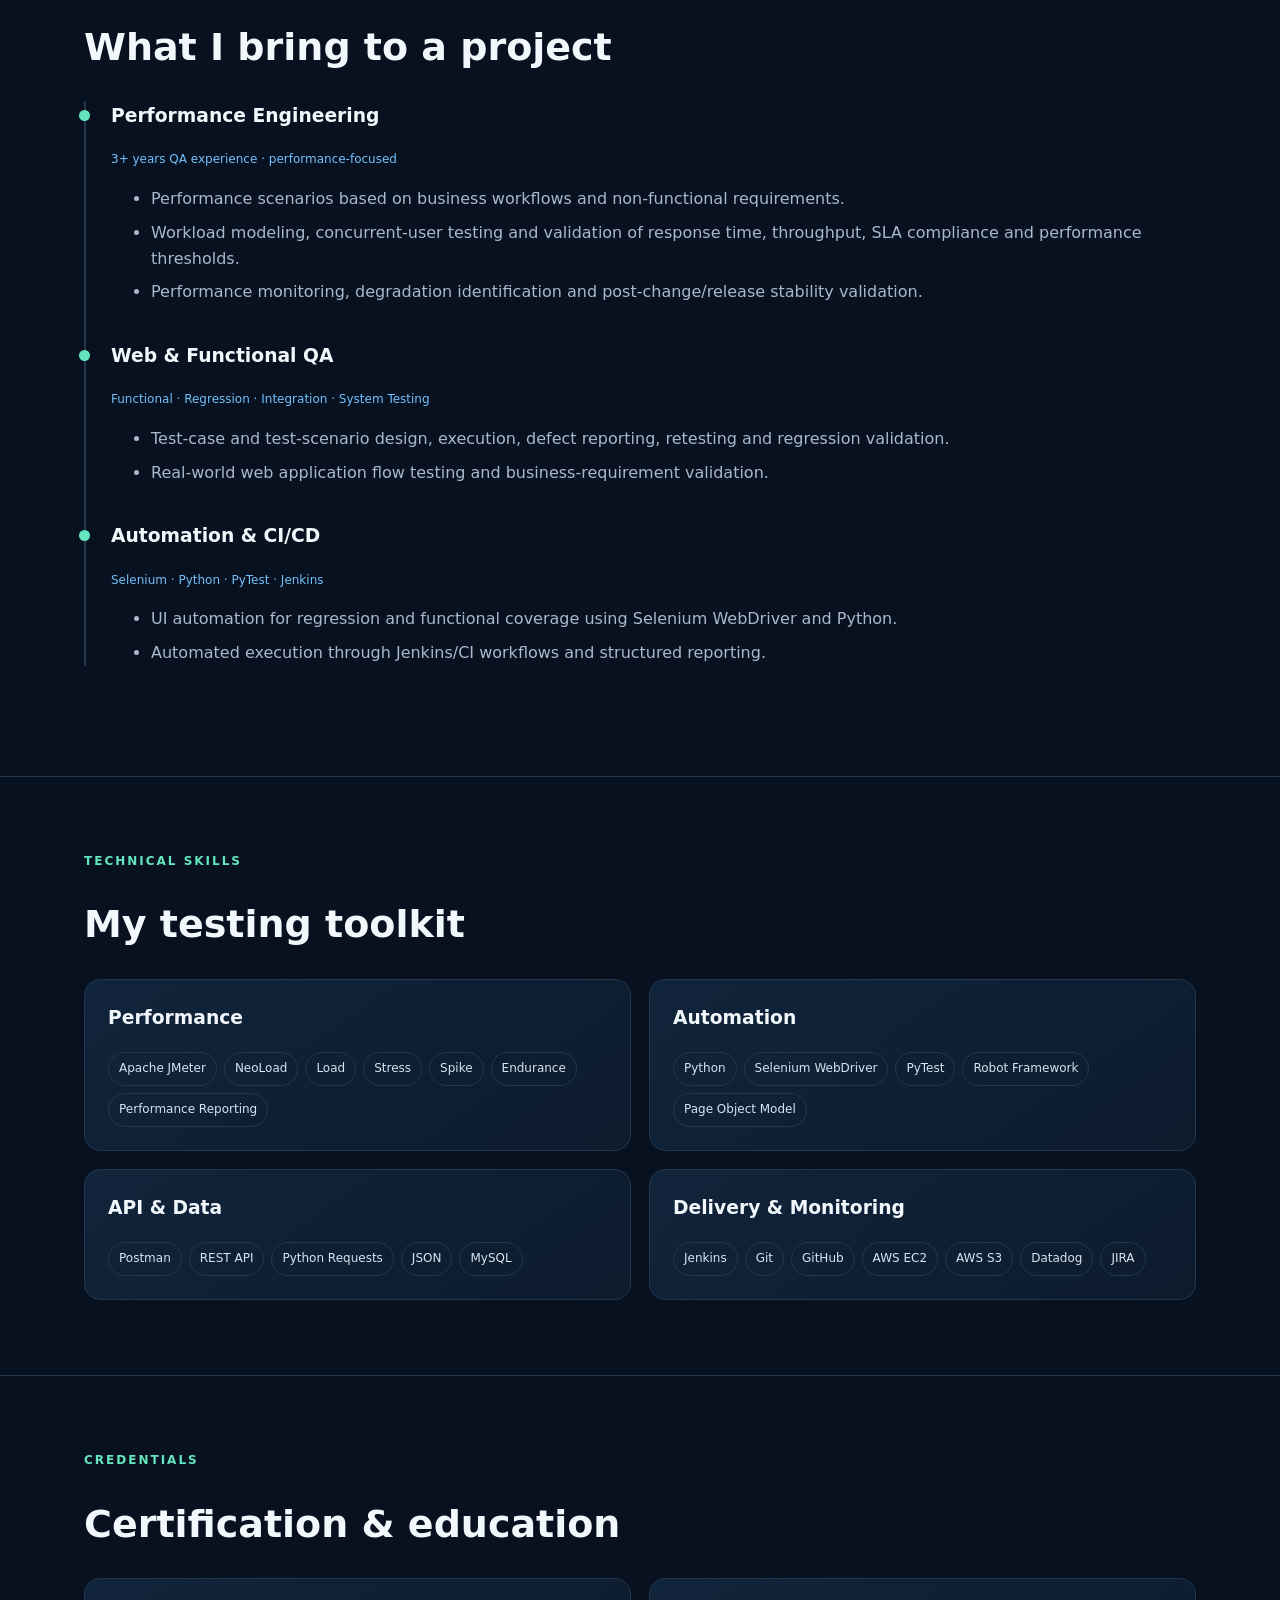
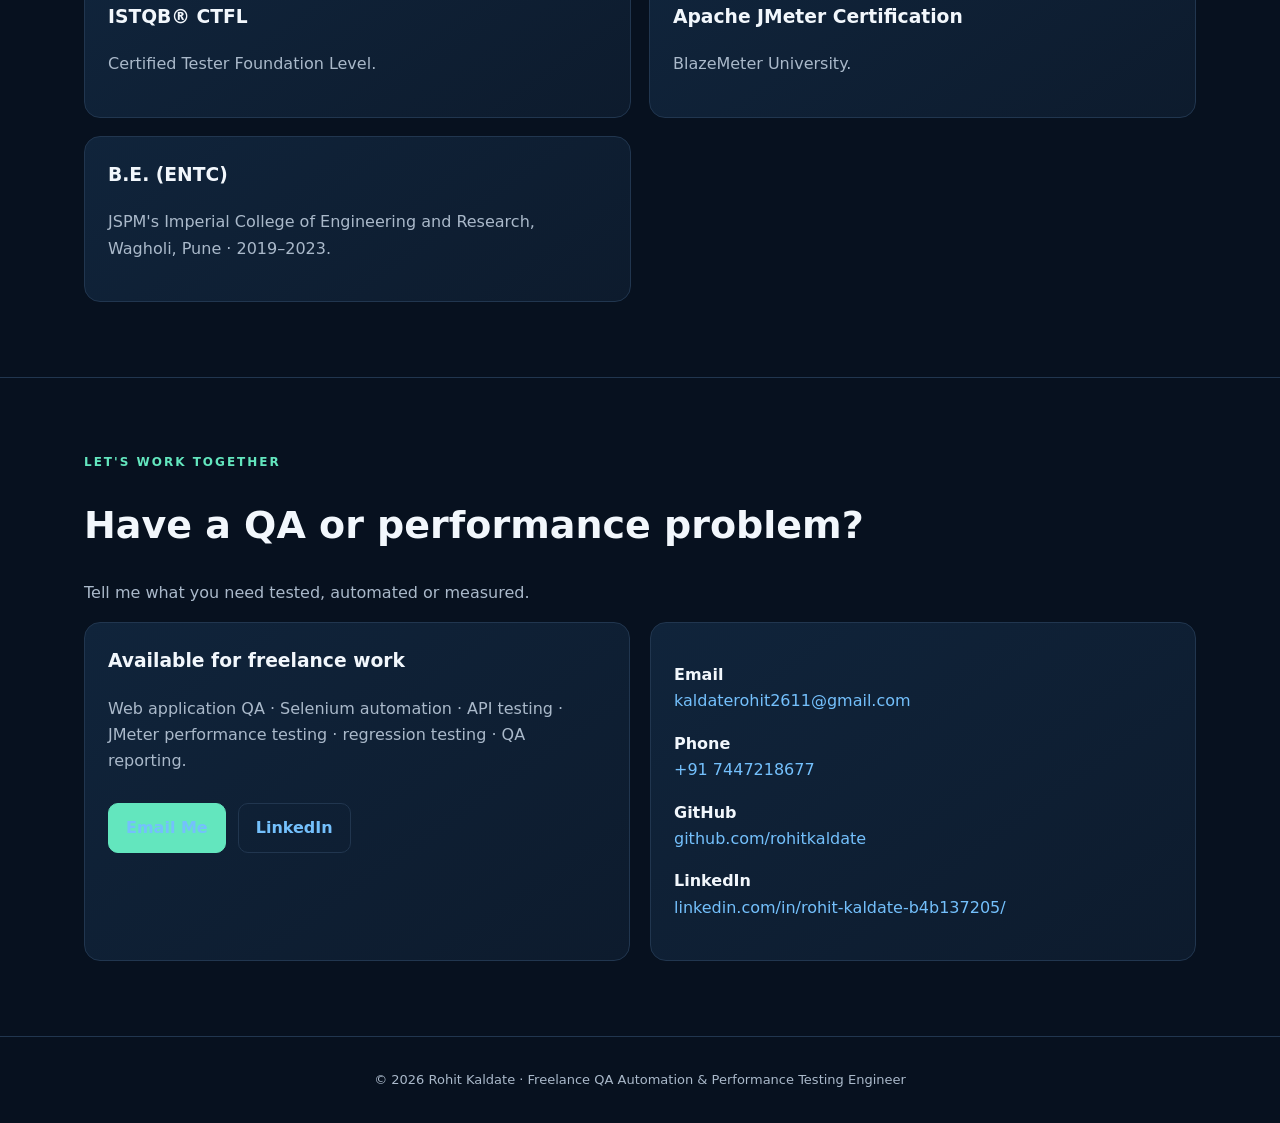
==== commit b6510716: "Redesign portfolio for freelance QA services and GitHub projects" ====
--- a/index.html
+++ b/index.html
@@ -1,4 +1,44 @@
-<!doctype html><html><head><meta charset="utf-8"><meta name="viewport" content="width=device-width,initial-scale=1"><title>Rohit Kaldate | QA & Performance Test Engineer</title><style>:root{--bg:#07111f;--panel:#0d1b2d;--text:#eef6ff;--muted:#a9b9cd;--accent:#63e6be;--blue:#74c0fc;--line:#21364f}*{box-sizing:border-box;scroll-behavior:smooth}body{margin:0;background:radial-gradient(circle at 80% 5%,#15365a 0,transparent 34%),var(--bg);color:var(--text);font-family:Inter,system-ui,sans-serif;line-height:1.65}a{color:inherit;text-decoration:none}.wrap{max-width:1120px;margin:auto;padding:0 24px}header{position:sticky;top:0;z-index:20;background:#07111fd9;backdrop-filter:blur(12px);border-bottom:1px solid var(--line)}.nav{height:70px;display:flex;align-items:center;justify-content:space-between}.logo{font-size:25px;font-weight:850}.logo span{color:var(--accent)}nav{display:flex;gap:22px}nav a{font-size:14px;color:var(--muted)}.hero{padding:88px 0 76px}.grid{display:grid;grid-template-columns:1.1fr .9fr;gap:48px;align-items:center}.k{color:var(--accent);font-size:12px;font-weight:800;letter-spacing:2px}.hero h1{font-size:clamp(52px,8vw,86px);line-height:.95;margin:14px 0}.hero h1 span{color:var(--blue)}.hero h2{font-size:25px}.lead{font-size:19px;color:var(--muted)}.actions{display:flex;gap:12px;flex-wrap:wrap;margin:28px 0}.btn{padding:12px 18px;border:1px solid var(--line);border-radius:10px;font-weight:750}.primary{background:var(--accent);color:#061018}.stats{display:flex;gap:30px;flex-wrap:wrap}.stats b{font-size:22px;display:block}.stats span{font-size:12px;color:var(--muted)}.terminal{background:#050d17;border:1px solid var(--line);border-radius:16px;overflow:hidden}.termbar{padding:13px 16px;color:var(--muted);border-bottom:1px solid var(--line)}pre{padding:24px;margin:0;overflow:auto;color:#d6e7fa}.kw{color:#d0aaff}.str{color:#8ce99a}.fn{color:#74c0fc}section{padding:78px 0;border-top:1px solid var(--line)}.two{display:grid;grid-template-columns:.78fr 1.22fr;gap:55px}.title{font-size:38px;line-height:1.15}.muted{color:var(--muted)}.cards{display:grid;grid-template-columns:repeat(2,1fr);gap:18px}.card{padding:24px;border-radius:15px;border:1px solid var(--line);background:linear-gradient(145deg,#10243b,#0d1b2d)}.timeline{border-left:2px solid var(--line);padding-left:25px}.job{position:relative;margin-bottom:38px}.job:before{content:"";position:absolute;left:-32px;top:8px;width:11px;height:11px;border-radius:50%;background:var(--accent)}.meta{font-size:13px;color:var(--blue)}.job ul{color:var(--muted)}.tags{display:flex;flex-wrap:wrap;gap:8px}.tag{padding:7px 11px;border:1px solid var(--line);border-radius:999px;color:#d2dfed;font-size:12px}footer{text-align:center;color:var(--muted);padding:34px 0;border-top:1px solid var(--line)}@media(max-width:820px){nav{display:none}.grid,.two,.cards{grid-template-columns:1fr}.hero{padding-top:60px}.title{font-size:31px}}</style></head><body><header><div class="wrap nav"><a class="logo" href="#home">RK<span>.</span></a><nav><a href="#about">About</a><a href="#experience">Experience</a><a href="#projects">Projects</a><a href="#skills">Skills</a><a href="#services">Services</a><a href="#contact">Contact</a></nav></div></header><main id="home"><section class="hero"><div class="wrap grid"><div><div class="k">QA AUTOMATION • PERFORMANCE TESTING • PYTHON</div><h1>Rohit<br><span>Kaldate</span></h1><h2>QA & Performance Test Engineer</h2><p class="lead">QA Engineer with 3+ years of experience in automation, performance, and functional testing of applications.</p><div class="actions"><a class="btn primary" href="#contact">Let's Connect</a><a class="btn" href="#certifications">Certifications</a><a class="btn" href="https://github.com/rohitkaldate/portfolio">GitHub</a><a class="btn" href="https://www.linkedin.com/in/rohit-kaldate-b4b137205/">LinkedIn</a></div><div class="stats"><div><b>3+</b><span>Years Experience</span></div><div><b>JMeter</b><span>Performance Testing</span></div><div><b>Python</b><span>QA Automation</span></div><div><b>SAP</b><span>START & SUPA</span></div></div></div><div class="terminal"><div class="termbar">performance_engineer.py</div><pre><span class="kw">class</span> <span class="fn">RohitKaldate</span>:
-    role = <span class="str">"QA & Performance Test Engineer"</span>
-    tools = [<span class="str">"START"</span>, <span class="str">"SUPA"</span>, <span class="str">"Apache JMeter"</span>, <span class="str">"Selenium"</span>, <span class="str">"Python / PyTest"</span>, <span class="str">"Jenkins"</span>, <span class="str">"Postman"</span>, <span class="str">"Datadog"</span>]
-    focus = [<span class="str">"Performance Testing"</span>, <span class="str">"Automation"</span>, <span class="str">"SLA Validation"</span>, <span class="str">"Functional Testing"</span>]</pre></div></div></section><section id="about"><div class="wrap two"><div><div class="k">ABOUT ME</div><h2 class="title">Engineering reliable software through testing and automation.</h2></div><div class="muted"><p>QA Engineer with 3+ years of experience across automation, performance, and functional testing.</p><p>Hands-on experience in SAP S/4HANA Public Cloud performance testing using START and SUPA, Apache JMeter, Selenium WebDriver, Python (PyTest), REST API testing with Postman, Jenkins CI/CD, AWS EC2/S3 and Datadog monitoring.</p><p>Experienced in Agile/Scrum environments with a focus on reliable releases, performance validation and automation.</p></div></div></section><section id="experience"><div class="wrap"><div class="k">PROFESSIONAL EXPERIENCE</div><h2 class="title">Experience</h2><div class="timeline"><div class="job"><h3>Associate Consultant – Performance Test Engineer · NTT Data Business Solutions</h3><div class="meta">Client: SAP Labs · S4HANA Test Engineering · October 2025 – Present</div><ul><li>Executed performance testing for SAP Public Cloud applications using START tool and identified and resolved performance bottlenecks.</li><li>Performed root cause analysis using ST05 Trace, Network Trace and Performance tools.</li><li>Raised and managed performance incidents for SLA violations, ensuring timely resolution and adherence to quality standards.</li><li>Designed and executed functional and regression test cases, ensuring high-quality releases.</li></ul></div><div class="job"><h3>Software Test Engineer Trainee · CISCO Systems Pvt. Ltd.</h3><div class="meta">Email Threat Defense · August 2024 – August 2025</div><ul><li>Designed and executed performance tests for journaled and inline email types to proactively identify failures in email scanning engines.</li><li>Contributed to continuous improvement of internal QA tools, enhancing their usability and value for long-term product health.</li><li>Designed and executed functional, integration and system test cases.</li><li>Automated test cases and integrated them into CI/CD pipelines using Jenkins to ensure early bug detection.</li><li>Maintained detailed documentation of test results to facilitate knowledge sharing among team members.</li><li>Owned end-to-end testing and automation of the support tool, ensuring high reliability and minimal manual intervention.</li></ul></div><div class="job"><h3>Associate Software Engineer · Expleo Solutions Pvt. Ltd.</h3><div class="meta">BUPA Insurance · August 2023 – April 2024</div><ul><li>Designed Apache JMeter performance test scripts simulating real-world user load.</li><li>Monitored KPIs such as response time, throughput and resource utilization.</li><li>Designed and implemented Selenium WebDriver UI automation scripts to streamline regression testing.</li><li>Delivered performance reports and helped improve system stability under load.</li></ul></div><div class="job"><h3>Intern · Expleo Solutions Pvt. Ltd.</h3><div class="meta">April 2023 – August 2023</div><ul><li>Created proofs of concept for LoadRunner Tips Expert and JPetStore for hands-on scripting and testing.</li><li>Automated basic flows using Selenium WebDriver and gained exposure to SDLC/STLC cycles.</li></ul></div></div></div></section><section id="projects"><div class="wrap"><div class="k">PROJECT EXPERIENCE</div><h2 class="title">Selected work</h2><div class="cards"><div class="card"><h3>S4HANA Public Cloud Performance</h3><p class="muted">Performance testing using START and SUPA, bottleneck identification, trace-based analysis, SLA incident management and functional/regression validation.</p></div><div class="card"><h3>Email Threat Defense</h3><p class="muted">Performance, functional, integration and system testing for journaled and inline email flows, Jenkins CI/CD automation and support-tool ownership.</p></div><div class="card"><h3>BUPA Insurance</h3><p class="muted">Apache JMeter performance scripting, KPI monitoring, performance reporting and Selenium WebDriver regression automation.</p></div><div class="card"><h3>Automation & API Testing</h3><p class="muted">Python/PyTest and Selenium automation with REST API testing using Postman and Jenkins CI/CD execution.</p></div></div></div></section><section id="skills"><div class="wrap"><div class="k">TECHNICAL SKILLS</div><h2 class="title">Tools & technologies</h2><div class="card"><h3>Testing Tools</h3><div class="tags"><span class="tag">START</span><span class="tag">SUPA</span><span class="tag">Apache JMeter</span><span class="tag">Selenium WebDriver</span><span class="tag">PyTest</span></div><h3>Programming</h3><div class="tags"><span class="tag">Core Python</span><span class="tag">MySQL</span></div><h3>CI/CD & DevOps</h3><div class="tags"><span class="tag">Jenkins</span><span class="tag">AWS EC2</span><span class="tag">AWS S3</span></div><h3>Monitoring & Defects</h3><div class="tags"><span class="tag">Datadog</span><span class="tag">JIRA</span></div><h3>API Testing</h3><div class="tags"><span class="tag">Postman</span><span class="tag">REST API</span></div></div></div></section><section id="certifications"><div class="wrap"><div class="k">CERTIFICATIONS & EDUCATION</div><h2 class="title">Credentials</h2><div class="cards"><div class="card"><h3>ISTQB® CTFL</h3><p class="muted">Certified Tester Foundation Level — International Software Testing Qualifications Board.</p></div><div class="card"><h3>Apache JMeter Certification</h3><p class="muted">BlazeMeter University.</p></div><div class="card"><h3>B.E. (ENTC)</h3><p class="muted">JSPM’s Imperial College of Engineering and Research, Wagholi Pune · Aug 2019 – June 2023.</p></div></div></div></section><section id="services"><div class="wrap"><div class="k">FREELANCE SERVICES</div><h2 class="title">QA & performance services</h2><div class="cards"><div class="card"><h3>Performance Testing</h3><p class="muted">Load and performance testing using Apache JMeter, realistic user-load simulation and KPI analysis.</p></div><div class="card"><h3>QA Automation</h3><p class="muted">Selenium WebDriver and Python/PyTest automation for regression and functional flows.</p></div><div class="card"><h3>API Testing</h3><p class="muted">REST API validation and test execution using Postman.</p></div><div class="card"><h3>CI/CD Test Integration</h3><p class="muted">Jenkins-based automated test execution integrated into QA workflows.</p></div></div></div></section><section id="contact"><div class="wrap two"><div><div class="k">CONTACT</div><h2 class="title">Let's work together.</h2><p class="muted">Open to QA automation, performance testing and freelance performance engineering opportunities.</p></div><div class="card"><p><strong>Phone</strong><br>+91 7447218677</p><p><strong>Email</strong><br><a href="mailto:kaldaterohit2611@gmail.com">kaldaterohit2611@gmail.com</a></p><p><strong>LinkedIn</strong><br><a href="https://www.linkedin.com/in/rohit-kaldate-b4b137205/">linkedin.com/in/rohit-kaldate-b4b137205/</a></p><p><strong>GitHub</strong><br><a href="https://github.com/rohitkaldate">github.com/rohitkaldate</a></p></div></div></section></main><footer>© 2026 Rohit Kaldate · QA & Performance Test Engineer</footer></body></html>+<!doctype html><html lang="en"><head><meta charset="utf-8"><meta name="viewport" content="width=device-width,initial-scale=1"><meta name="description" content="Rohit Kaldate — Freelance QA Automation and Performance Testing Engineer"><title>Rohit Kaldate | Freelance QA & Performance Testing</title><style>
+:root{--bg:#07111f;--panel:#0d1b2d;--panel2:#10243b;--text:#f2f7fc;--muted:#aab9ca;--accent:#63e6be;--blue:#74c0fc;--line:#21364f}*{box-sizing:border-box;scroll-behavior:smooth}body{margin:0;background:radial-gradient(circle at 80% 0,#163a5f 0,transparent 32%),var(--bg);color:var(--text);font:16px/1.65 Inter,system-ui,sans-serif}a{color:inherit;text-decoration:none}.wrap{max-width:1160px;margin:auto;padding:0 24px}header{position:sticky;top:0;z-index:9;background:#07111fe8;backdrop-filter:blur(12px);border-bottom:1px solid var(--line)}.nav{height:68px;display:flex;justify-content:space-between;align-items:center}.logo{font-size:24px;font-weight:900}.logo span{color:var(--accent)}nav{display:flex;gap:20px}nav a{font-size:14px;color:var(--muted)}.hero{padding:90px 0 75px}.heroGrid{display:grid;grid-template-columns:1.1fr .9fr;gap:50px;align-items:center}.eyebrow{color:var(--accent);font-size:12px;font-weight:850;letter-spacing:2px}.hero h1{font-size:clamp(50px,8vw,84px);line-height:.95;margin:14px 0}.hero h1 span{color:var(--blue)}h2{font-size:38px;line-height:1.15}.hero h2{font-size:25px;margin:18px 0 8px}.lead{font-size:19px;color:var(--muted);max-width:720px}.actions{display:flex;gap:12px;flex-wrap:wrap;margin:28px 0}.btn{padding:11px 17px;border:1px solid var(--line);border-radius:10px;font-weight:800;display:inline-block}.primary{background:var(--accent);color:#061018;border-color:var(--accent)}.stats{display:flex;gap:28px;flex-wrap:wrap}.stats b{display:block;font-size:21px}.stats span{font-size:12px;color:var(--muted)}.code{background:#050d17;border:1px solid var(--line);border-radius:18px;overflow:hidden}.codebar{padding:12px 16px;color:var(--muted);border-bottom:1px solid var(--line);font-size:13px}.code pre{margin:0;padding:24px;overflow:auto;color:#dceafb;font-size:13px}.kw{color:#d0aaff}.str{color:#8ce99a}.fn{color:#74c0fc}section{padding:75px 0;border-top:1px solid var(--line)}.two{display:grid;grid-template-columns:.8fr 1.2fr;gap:55px}.muted{color:var(--muted)}.cards{display:grid;grid-template-columns:repeat(2,1fr);gap:18px}.card{padding:23px;border:1px solid var(--line);border-radius:16px;background:linear-gradient(145deg,var(--panel2),var(--panel))}.card h3{margin-top:0}.meta{font-size:12px;color:var(--blue);margin-bottom:10px}.tagrow{display:flex;flex-wrap:wrap;gap:7px}.tag{padding:6px 10px;border:1px solid var(--line);border-radius:999px;color:#d6e4f1;font-size:12px}.project{min-height:260px;display:flex;flex-direction:column}.project .grow{flex:1}.projectLink{color:var(--accent);font-weight:800}.timeline{border-left:2px solid var(--line);padding-left:25px}.job{position:relative;margin-bottom:35px}.job:before{content:"";position:absolute;left:-32px;top:9px;width:11px;height:11px;border-radius:50%;background:var(--accent)}li{margin:7px 0;color:var(--muted)}.notice{border:1px solid var(--line);background:#091728;border-radius:12px;padding:14px 16px;color:var(--muted);font-size:13px;margin-top:20px}.contact{display:grid;grid-template-columns:1fr 1fr;gap:20px}.contact a{color:var(--blue)}footer{text-align:center;color:var(--muted);padding:32px;border-top:1px solid var(--line);font-size:13px}@media(max-width:820px){nav{display:none}.hero{padding-top:60px}.heroGrid,.two,.cards,.contact{grid-template-columns:1fr}h2{font-size:31px}.hero h1{font-size:58px}}</style></head><body>
+<header><div class="wrap nav"><a class="logo" href="#home">RK<span>.</span></a><nav><a href="#about">About</a><a href="#services">Services</a><a href="#projects">Projects</a><a href="#experience">Experience</a><a href="#skills">Skills</a><a href="#contact">Contact</a></nav></div></header>
+<main id="home">
+<section class="hero"><div class="wrap heroGrid"><div><div class="eyebrow">FREELANCE QA • AUTOMATION • PERFORMANCE TESTING</div><h1>Rohit<br><span>Kaldate</span></h1><h2>QA Automation & Performance Testing Engineer</h2><p class="lead">I help startups and businesses test, automate and performance-test web applications and APIs using Python, Selenium, PyTest, Apache JMeter and Postman.</p><div class="actions"><a class="btn primary" href="#contact">Hire Me</a><a class="btn" href="#projects">View Projects</a><a class="btn" href="https://github.com/rohitkaldate" target="_blank">GitHub</a><a class="btn" href="https://www.linkedin.com/in/rohit-kaldate-b4b137205/" target="_blank">LinkedIn</a></div><div class="stats"><div><b>3+</b><span>Years QA Experience</span></div><div><b>JMeter</b><span>Performance</span></div><div><b>Python</b><span>Automation</span></div><div><b>API</b><span>REST Testing</span></div></div></div><div class="code"><div class="codebar">qa_engineer.py</div><pre><span class="kw">class</span> <span class="fn">RohitKaldate</span>:
+    role = <span class="str">"Freelance QA Engineer"</span>
+
+    stack = [
+      <span class="str">"Python / PyTest"</span>,
+      <span class="str">"Selenium WebDriver"</span>,
+      <span class="str">"Apache JMeter"</span>,
+      <span class="str">"Postman / REST API"</span>,
+      <span class="str">"Jenkins / GitHub"</span>
+    ]
+
+    focus = [
+      <span class="str">"Functional QA"</span>,
+      <span class="str">"Automation"</span>,
+      <span class="str">"Performance"</span>
+    ]</pre></div></div></section>
+
+<section id="about"><div class="wrap two"><div><div class="eyebrow">ABOUT ME</div><h2>Practical QA engineering with a performance mindset.</h2></div><div class="muted"><p>QA Engineer with 3+ years of professional experience across functional testing, regression testing, UI automation, API testing and performance testing.</p><p>My strongest freelance focus is <strong style="color:var(--text)">Selenium + Python/PyTest</strong> for web automation and <strong style="color:var(--text)">Apache JMeter</strong> for load and performance testing.</p><p>I create reproducible test cases, automation frameworks, API validation suites, performance scenarios and clear reports that help teams make release decisions with confidence.</p><div class="notice"><strong style="color:var(--text)">Portfolio transparency:</strong> The projects below are independent/public projects. Professional experience is represented as capability without exposing confidential employer, client, internal-tool or proprietary project information.</div></div></div></section>
+
+<section id="services"><div class="wrap"><div class="eyebrow">FREELANCE SERVICES</div><h2>What I can help you with</h2><div class="cards"><div class="card"><div class="meta">01 · PERFORMANCE</div><h3>JMeter Performance Testing</h3><p class="muted">Baseline, load, stress, spike and endurance testing with response time, throughput, error rate and percentile analysis.</p></div><div class="card"><div class="meta">02 · AUTOMATION</div><h3>Selenium + Python Automation</h3><p class="muted">UI automation with Selenium WebDriver, Python, PyTest, Page Object Model and reusable test components.</p></div><div class="card"><div class="meta">03 · API</div><h3>REST API Testing</h3><p class="muted">API validation using Postman and Python Requests, including status codes, payloads, headers, negative scenarios and response validation.</p></div><div class="card"><div class="meta">04 · QA</div><h3>Functional & Regression Testing</h3><p class="muted">Test scenarios, test cases, regression execution, defect reporting, retesting and release-quality validation.</p></div><div class="card"><div class="meta">05 · CI/CD</div><h3>Test Execution & CI/CD</h3><p class="muted">Jenkins/Git-based automated execution and repeatable QA workflows.</p></div><div class="card"><div class="meta">06 · REPORTING</div><h3>QA & Performance Reports</h3><p class="muted">Clear test summaries, KPI analysis, reproducible defects and actionable observations.</p></div></div></div></section>
+
+<section id="projects"><div class="wrap"><div class="eyebrow">PUBLIC GITHUB PROJECTS</div><h2>Proof of work</h2><div class="cards">
+<div class="card project"><div class="grow"><div class="meta">PYTHON · SELENIUM · PYTEST</div><h3>OrangeHRM E2E Automation</h3><p class="muted">End-to-end web automation covering authentication and employee-management flows, including adding, verifying and deleting employee records.</p><div class="tagrow"><span class="tag">Selenium</span><span class="tag">Python</span><span class="tag">PyTest</span><span class="tag">E2E</span></div></div><a class="projectLink" href="https://github.com/rohitkaldate/orange_hrm_e2e" target="_blank">View repository →</a></div>
+<div class="card project"><div class="grow"><div class="meta">PYTHON · REQUESTS · PYTEST · REST</div><h3>REST API Automation</h3><p class="muted">API testing with Python Requests covering GET, POST and PUT operations, headers, JSON payloads, authentication/authorization concepts and PyTest validation.</p><div class="tagrow"><span class="tag">REST API</span><span class="tag">Requests</span><span class="tag">PyTest</span><span class="tag">JSON</span></div></div><a class="projectLink" href="https://github.com/rohitkaldate/E2E_API_Automation" target="_blank">View repository →</a></div>
+<div class="card project"><div class="grow"><div class="meta">PYTHON · SELENIUM · E2E</div><h3>JPetstore E2E Flow</h3><p class="muted">End-to-end browser automation for the JPetstore application, demonstrating practical Selenium-based flow automation with Python.</p><div class="tagrow"><span class="tag">Selenium</span><span class="tag">Python</span><span class="tag">E2E</span><span class="tag">Web Testing</span></div></div><a class="projectLink" href="https://github.com/rohitkaldate/E2E_Flow_PythonSelenium_JPetstore" target="_blank">View repository →</a></div>
+<div class="card project"><div class="grow"><div class="meta">PYTHON · SELENIUM</div><h3>Python Selenium Automation</h3><p class="muted">Dedicated Python/Selenium automation work demonstrating browser automation fundamentals and reusable testing practice.</p><div class="tagrow"><span class="tag">Python</span><span class="tag">Selenium WebDriver</span><span class="tag">Automation</span></div></div><a class="projectLink" href="https://github.com/rohitkaldate/PythonSelenium" target="_blank">View repository →</a></div>
+</div></div></section>
+
+<section id="experience"><div class="wrap"><div class="eyebrow">PROFESSIONAL EXPERIENCE</div><h2>What I bring to a project</h2><div class="timeline">
+<div class="job"><h3>Performance Engineering</h3><div class="meta">3+ years QA experience · performance-focused</div><ul><li>Performance scenarios based on business workflows and non-functional requirements.</li><li>Workload modeling, concurrent-user testing and validation of response time, throughput, SLA compliance and performance thresholds.</li><li>Performance monitoring, degradation identification and post-change/release stability validation.</li></ul></div>
+<div class="job"><h3>Web & Functional QA</h3><div class="meta">Functional · Regression · Integration · System Testing</div><ul><li>Test-case and test-scenario design, execution, defect reporting, retesting and regression validation.</li><li>Real-world web application flow testing and business-requirement validation.</li></ul></div>
+<div class="job"><h3>Automation & CI/CD</h3><div class="meta">Selenium · Python · PyTest · Jenkins</div><ul><li>UI automation for regression and functional coverage using Selenium WebDriver and Python.</li><li>Automated execution through Jenkins/CI workflows and structured reporting.</li></ul></div>
+</div></div></section>
+
+<section id="skills"><div class="wrap"><div class="eyebrow">TECHNICAL SKILLS</div><h2>My testing toolkit</h2><div class="cards"><div class="card"><h3>Performance</h3><div class="tagrow"><span class="tag">Apache JMeter</span><span class="tag">NeoLoad</span><span class="tag">Load</span><span class="tag">Stress</span><span class="tag">Spike</span><span class="tag">Endurance</span><span class="tag">Performance Reporting</span></div></div><div class="card"><h3>Automation</h3><div class="tagrow"><span class="tag">Python</span><span class="tag">Selenium WebDriver</span><span class="tag">PyTest</span><span class="tag">Robot Framework</span><span class="tag">Page Object Model</span></div></div><div class="card"><h3>API & Data</h3><div class="tagrow"><span class="tag">Postman</span><span class="tag">REST API</span><span class="tag">Python Requests</span><span class="tag">JSON</span><span class="tag">MySQL</span></div></div><div class="card"><h3>Delivery & Monitoring</h3><div class="tagrow"><span class="tag">Jenkins</span><span class="tag">Git</span><span class="tag">GitHub</span><span class="tag">AWS EC2</span><span class="tag">AWS S3</span><span class="tag">Datadog</span><span class="tag">JIRA</span></div></div></div></div></section>
+
+<section><div class="wrap"><div class="eyebrow">CREDENTIALS</div><h2>Certification & education</h2><div class="cards"><div class="card"><h3>ISTQB® CTFL</h3><p class="muted">Certified Tester Foundation Level.</p></div><div class="card"><h3>Apache JMeter Certification</h3><p class="muted">BlazeMeter University.</p></div><div class="card"><h3>B.E. (ENTC)</h3><p class="muted">JSPM's Imperial College of Engineering and Research, Wagholi, Pune · 2019–2023.</p></div></div></div></section>
+
+<section id="contact"><div class="wrap"><div class="eyebrow">LET'S WORK TOGETHER</div><h2>Have a QA or performance problem?</h2><p class="muted">Tell me what you need tested, automated or measured.</p><div class="contact"><div class="card"><h3>Available for freelance work</h3><p class="muted">Web application QA · Selenium automation · API testing · JMeter performance testing · regression testing · QA reporting.</p><div class="actions"><a class="btn primary" href="mailto:kaldaterohit2611@gmail.com">Email Me</a><a class="btn" href="https://www.linkedin.com/in/rohit-kaldate-b4b137205/" target="_blank">LinkedIn</a></div></div><div class="card"><p><strong>Email</strong><br><a href="mailto:kaldaterohit2611@gmail.com">kaldaterohit2611@gmail.com</a></p><p><strong>Phone</strong><br><a href="tel:+917447218677">+91 7447218677</a></p><p><strong>GitHub</strong><br><a href="https://github.com/rohitkaldate" target="_blank">github.com/rohitkaldate</a></p><p><strong>LinkedIn</strong><br><a href="https://www.linkedin.com/in/rohit-kaldate-b4b137205/" target="_blank">linkedin.com/in/rohit-kaldate-b4b137205/</a></p></div></div></div></section>
+</main><footer>© 2026 Rohit Kaldate · Freelance QA Automation & Performance Testing Engineer</footer></body></html>
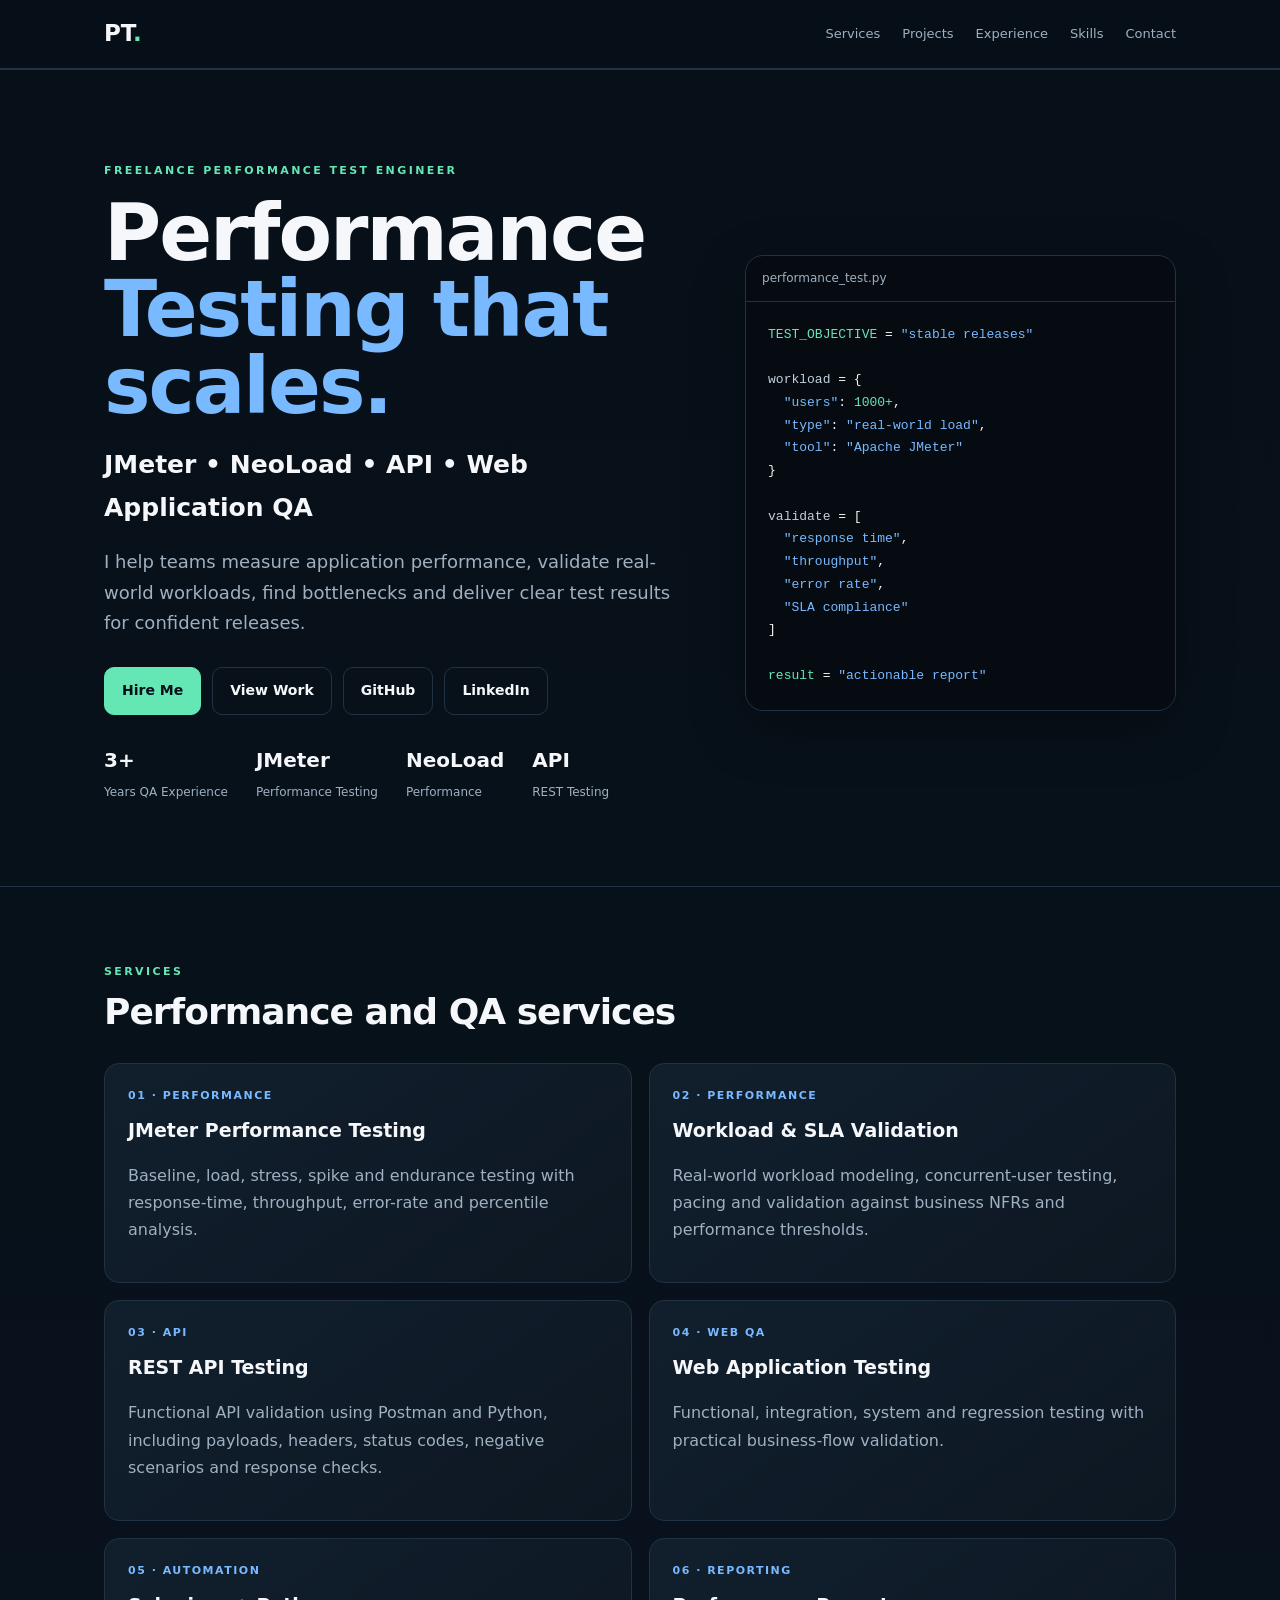
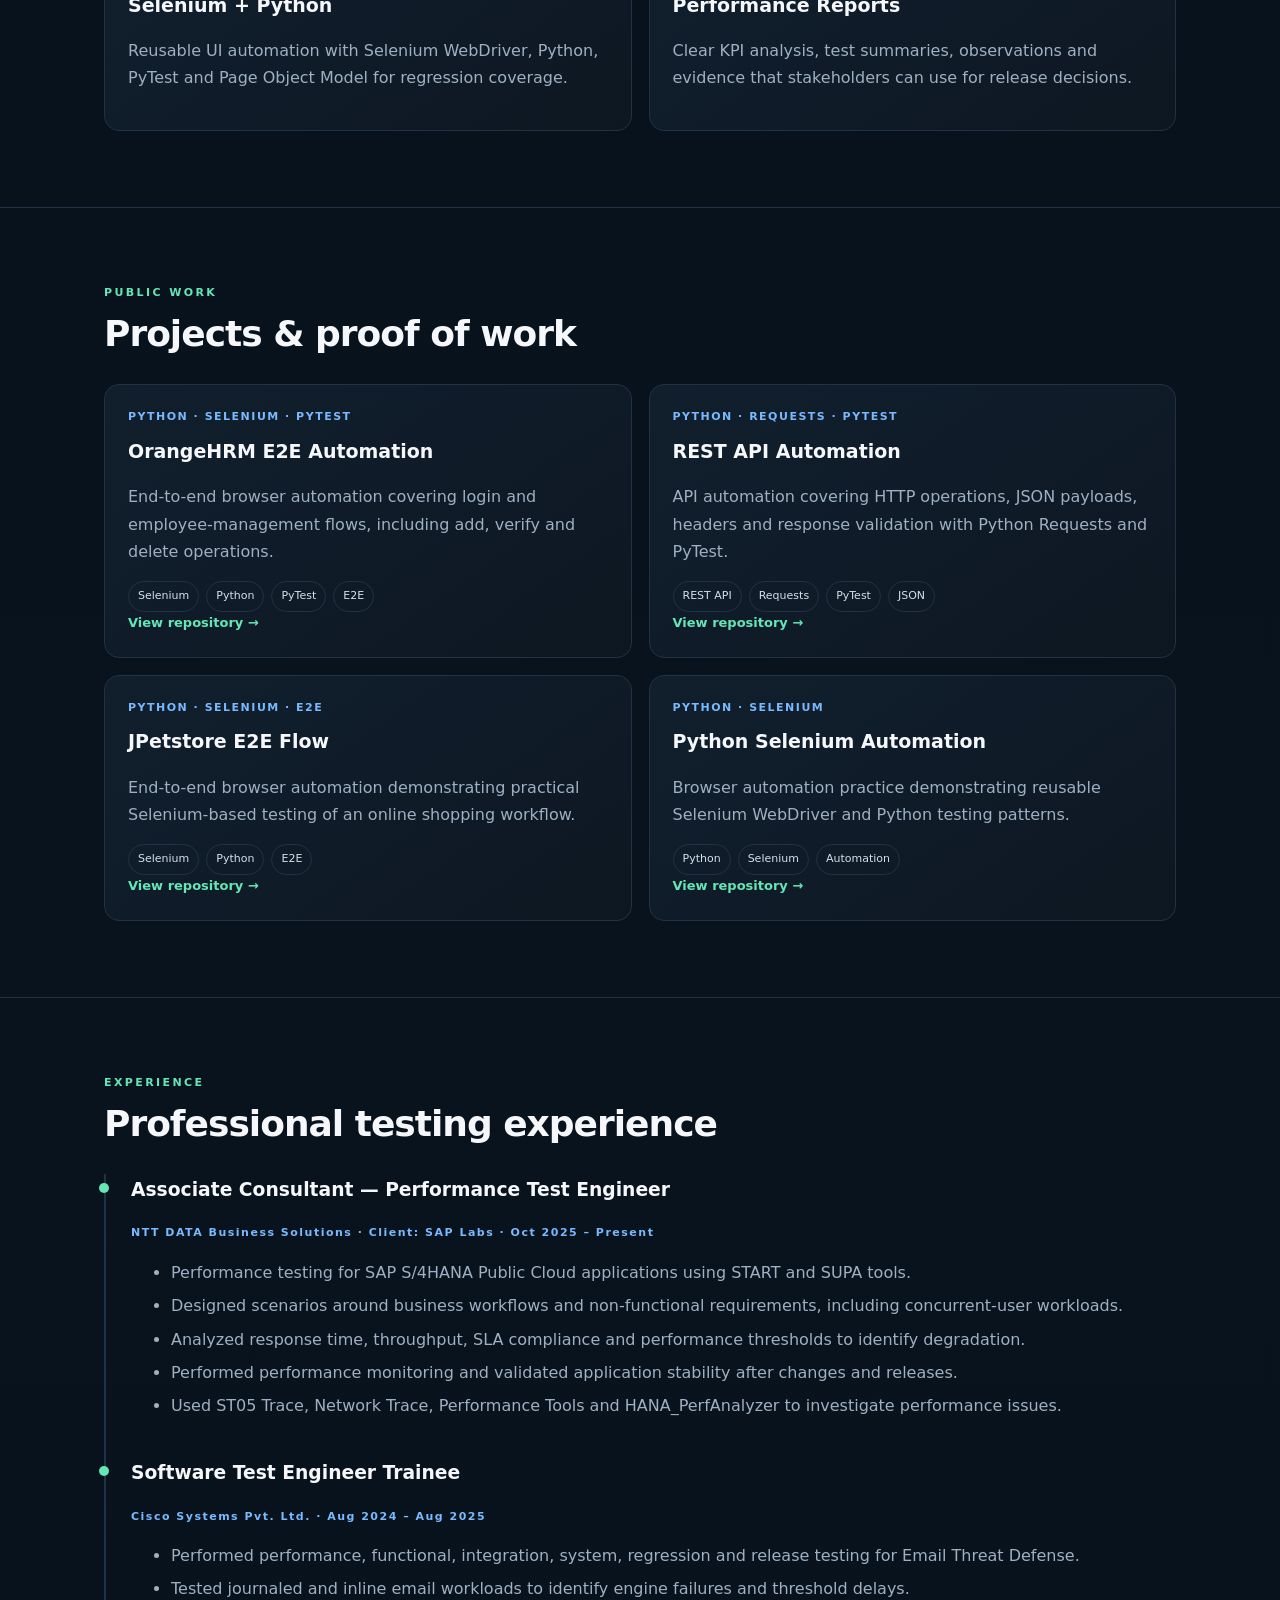
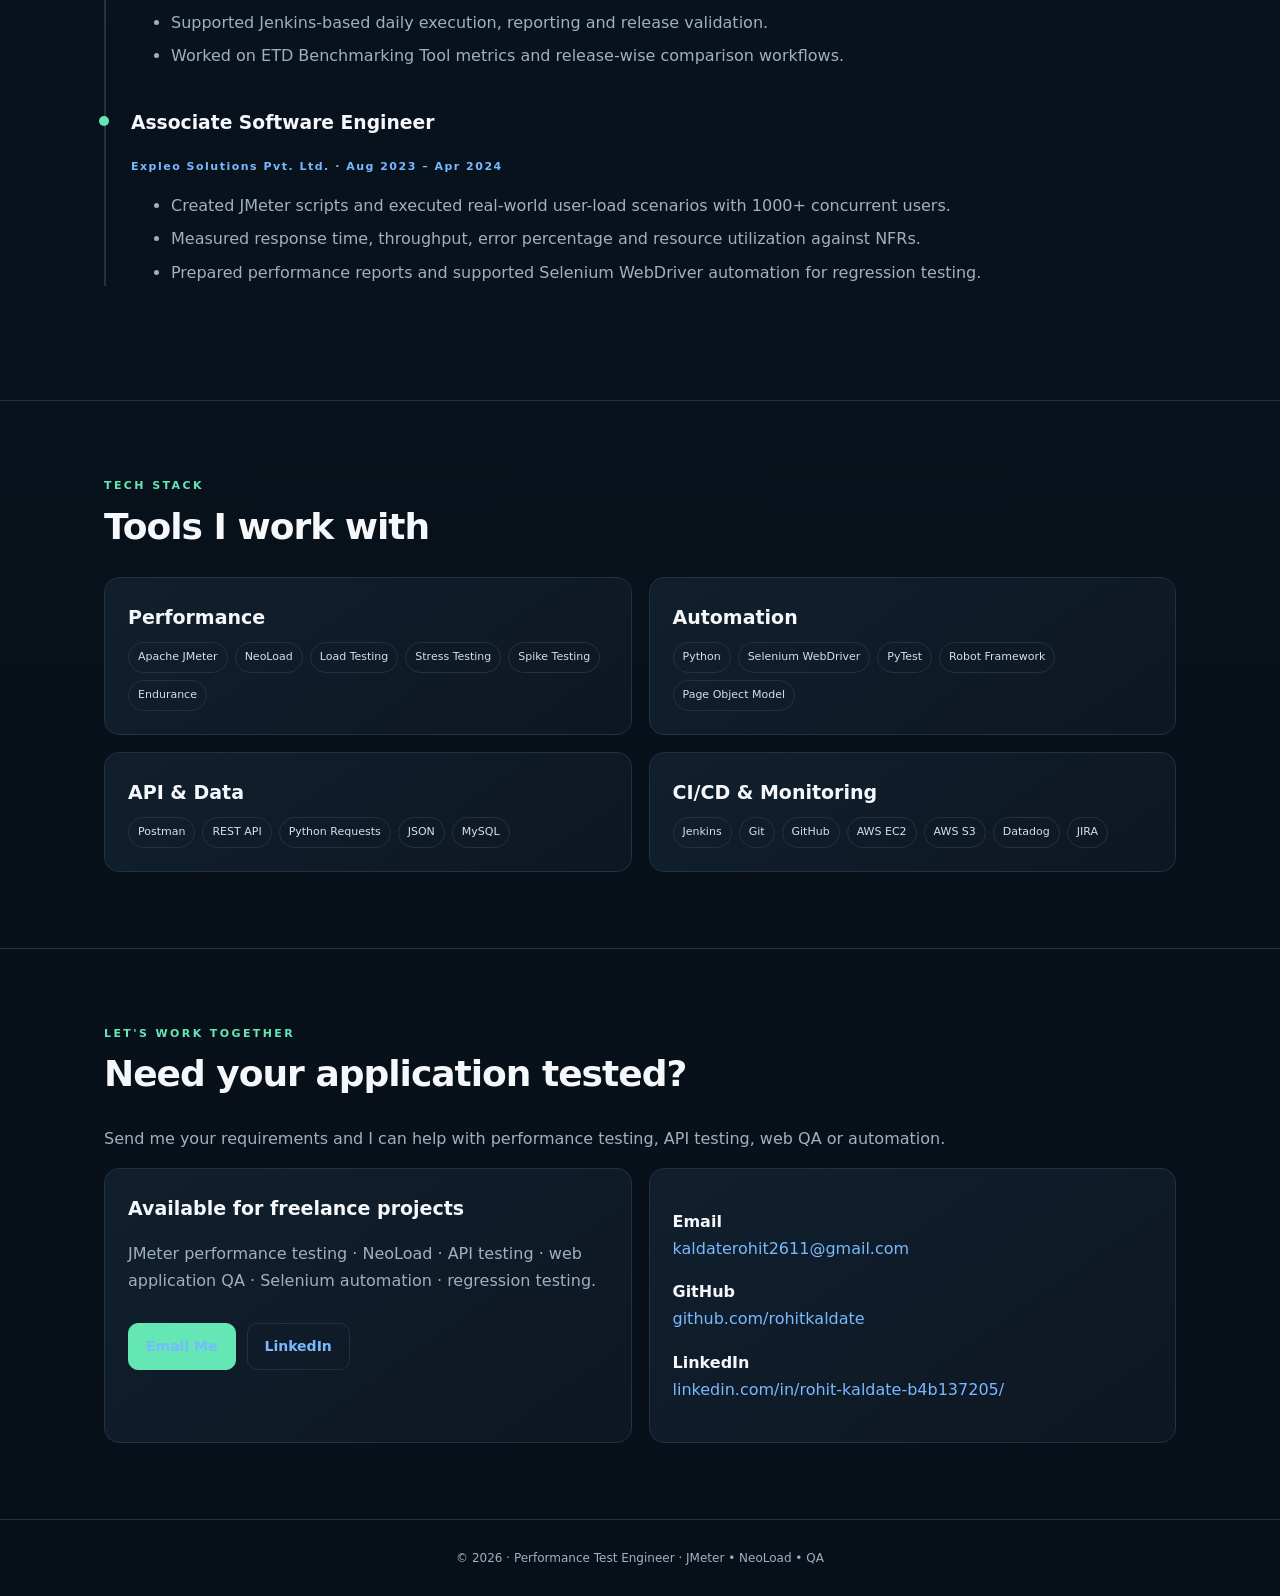
==== commit d6ef1d27: "Redesign portfolio for freelance performance testing" ====
--- a/index.html
+++ b/index.html
@@ -1,44 +1,82 @@
-<!doctype html><html lang="en"><head><meta charset="utf-8"><meta name="viewport" content="width=device-width,initial-scale=1"><meta name="description" content="Rohit Kaldate — Freelance QA Automation and Performance Testing Engineer"><title>Rohit Kaldate | Freelance QA & Performance Testing</title><style>
-:root{--bg:#07111f;--panel:#0d1b2d;--panel2:#10243b;--text:#f2f7fc;--muted:#aab9ca;--accent:#63e6be;--blue:#74c0fc;--line:#21364f}*{box-sizing:border-box;scroll-behavior:smooth}body{margin:0;background:radial-gradient(circle at 80% 0,#163a5f 0,transparent 32%),var(--bg);color:var(--text);font:16px/1.65 Inter,system-ui,sans-serif}a{color:inherit;text-decoration:none}.wrap{max-width:1160px;margin:auto;padding:0 24px}header{position:sticky;top:0;z-index:9;background:#07111fe8;backdrop-filter:blur(12px);border-bottom:1px solid var(--line)}.nav{height:68px;display:flex;justify-content:space-between;align-items:center}.logo{font-size:24px;font-weight:900}.logo span{color:var(--accent)}nav{display:flex;gap:20px}nav a{font-size:14px;color:var(--muted)}.hero{padding:90px 0 75px}.heroGrid{display:grid;grid-template-columns:1.1fr .9fr;gap:50px;align-items:center}.eyebrow{color:var(--accent);font-size:12px;font-weight:850;letter-spacing:2px}.hero h1{font-size:clamp(50px,8vw,84px);line-height:.95;margin:14px 0}.hero h1 span{color:var(--blue)}h2{font-size:38px;line-height:1.15}.hero h2{font-size:25px;margin:18px 0 8px}.lead{font-size:19px;color:var(--muted);max-width:720px}.actions{display:flex;gap:12px;flex-wrap:wrap;margin:28px 0}.btn{padding:11px 17px;border:1px solid var(--line);border-radius:10px;font-weight:800;display:inline-block}.primary{background:var(--accent);color:#061018;border-color:var(--accent)}.stats{display:flex;gap:28px;flex-wrap:wrap}.stats b{display:block;font-size:21px}.stats span{font-size:12px;color:var(--muted)}.code{background:#050d17;border:1px solid var(--line);border-radius:18px;overflow:hidden}.codebar{padding:12px 16px;color:var(--muted);border-bottom:1px solid var(--line);font-size:13px}.code pre{margin:0;padding:24px;overflow:auto;color:#dceafb;font-size:13px}.kw{color:#d0aaff}.str{color:#8ce99a}.fn{color:#74c0fc}section{padding:75px 0;border-top:1px solid var(--line)}.two{display:grid;grid-template-columns:.8fr 1.2fr;gap:55px}.muted{color:var(--muted)}.cards{display:grid;grid-template-columns:repeat(2,1fr);gap:18px}.card{padding:23px;border:1px solid var(--line);border-radius:16px;background:linear-gradient(145deg,var(--panel2),var(--panel))}.card h3{margin-top:0}.meta{font-size:12px;color:var(--blue);margin-bottom:10px}.tagrow{display:flex;flex-wrap:wrap;gap:7px}.tag{padding:6px 10px;border:1px solid var(--line);border-radius:999px;color:#d6e4f1;font-size:12px}.project{min-height:260px;display:flex;flex-direction:column}.project .grow{flex:1}.projectLink{color:var(--accent);font-weight:800}.timeline{border-left:2px solid var(--line);padding-left:25px}.job{position:relative;margin-bottom:35px}.job:before{content:"";position:absolute;left:-32px;top:9px;width:11px;height:11px;border-radius:50%;background:var(--accent)}li{margin:7px 0;color:var(--muted)}.notice{border:1px solid var(--line);background:#091728;border-radius:12px;padding:14px 16px;color:var(--muted);font-size:13px;margin-top:20px}.contact{display:grid;grid-template-columns:1fr 1fr;gap:20px}.contact a{color:var(--blue)}footer{text-align:center;color:var(--muted);padding:32px;border-top:1px solid var(--line);font-size:13px}@media(max-width:820px){nav{display:none}.hero{padding-top:60px}.heroGrid,.two,.cards,.contact{grid-template-columns:1fr}h2{font-size:31px}.hero h1{font-size:58px}}</style></head><body>
-<header><div class="wrap nav"><a class="logo" href="#home">RK<span>.</span></a><nav><a href="#about">About</a><a href="#services">Services</a><a href="#projects">Projects</a><a href="#experience">Experience</a><a href="#skills">Skills</a><a href="#contact">Contact</a></nav></div></header>
+<!doctype html>
+<html lang="en">
+<head>
+<meta charset="utf-8"><meta name="viewport" content="width=device-width,initial-scale=1">
+<meta name="description" content="Performance Test Engineer specializing in Apache JMeter, NeoLoad, API and web application testing.">
+<title>Performance Test Engineer | JMeter • NeoLoad • QA</title>
+<style>
+:root{--bg:#071018;--surface:#0d1722;--surface2:#111f2d;--text:#f5f7fa;--muted:#9fb0c1;--accent:#65e6b5;--accent2:#78b9ff;--line:#203244}
+*{box-sizing:border-box;scroll-behavior:smooth}body{margin:0;background:linear-gradient(180deg,#071018 0%,#09131e 55%,#071018 100%);color:var(--text);font:16px/1.7 Inter,system-ui,-apple-system,sans-serif}a{color:inherit;text-decoration:none}.wrap{max-width:1120px;margin:auto;padding:0 24px}
+header{position:sticky;top:0;z-index:10;background:#071018e8;backdrop-filter:blur(14px);border-bottom:1px solid var(--line)}.nav{height:68px;display:flex;align-items:center;justify-content:space-between}.logo{font-size:23px;font-weight:900}.logo span{color:var(--accent)}nav{display:flex;gap:22px}nav a{font-size:13px;color:var(--muted)}nav a:hover{color:var(--text)}
+.hero{padding:92px 0 82px}.heroGrid{display:grid;grid-template-columns:1.15fr .85fr;gap:58px;align-items:center}.eyebrow{font-size:11px;font-weight:900;letter-spacing:2.4px;color:var(--accent)}h1{font-size:clamp(48px,7vw,78px);line-height:.98;margin:14px 0 20px;letter-spacing:-2px}h1 span{color:var(--accent2)}.role{font-size:25px;font-weight:750;margin:0 0 14px}.lead{font-size:18px;color:var(--muted);max-width:680px}.actions{display:flex;flex-wrap:wrap;gap:11px;margin:28px 0}.btn{display:inline-block;padding:11px 17px;border:1px solid var(--line);border-radius:10px;font-weight:800;font-size:14px}.primary{background:var(--accent);color:#061019;border-color:var(--accent)}.btn:hover{transform:translateY(-1px)}
+.stats{display:flex;gap:28px;flex-wrap:wrap;margin-top:28px}.stats b{display:block;font-size:20px}.stats span{font-size:12px;color:var(--muted)}
+.terminal{background:#050b11;border:1px solid var(--line);border-radius:18px;box-shadow:0 18px 55px #0005;overflow:hidden}.bar{padding:12px 16px;border-bottom:1px solid var(--line);color:var(--muted);font-size:12px}.terminal pre{padding:22px;margin:0;overflow:auto;font:13px/1.75 ui-monospace,SFMono-Regular,Menlo,monospace}.g{color:var(--accent)}.b{color:var(--accent2)}.m{color:#c3d0dc}
+section{padding:76px 0;border-top:1px solid var(--line)}h2{font-size:36px;line-height:1.15;margin:10px 0 30px;letter-spacing:-1px}.two{display:grid;grid-template-columns:.78fr 1.22fr;gap:60px}.muted{color:var(--muted)}.cards{display:grid;grid-template-columns:repeat(2,1fr);gap:17px}.card{background:linear-gradient(145deg,var(--surface2),var(--surface));border:1px solid var(--line);border-radius:15px;padding:23px}.card h3{margin:0 0 9px;font-size:19px}.meta{font-size:11px;letter-spacing:1.5px;color:var(--accent2);font-weight:850;margin-bottom:8px}.tagrow{display:flex;flex-wrap:wrap;gap:7px}.tag{border:1px solid var(--line);border-radius:999px;padding:5px 9px;font-size:11px;color:#d4e0eb}.project{display:flex;flex-direction:column;min-height:245px}.grow{flex:1}.projectLink{color:var(--accent);font-weight:850;font-size:13px}.timeline{border-left:2px solid var(--line);padding-left:25px}.job{position:relative;margin-bottom:38px}.job:before{content:"";position:absolute;left:-32px;top:9px;width:10px;height:10px;border-radius:50%;background:var(--accent)}li{color:var(--muted);margin:6px 0}.notice{margin-top:20px;padding:14px 16px;border:1px solid var(--line);border-radius:11px;background:#09131e;color:var(--muted);font-size:13px}.contact{display:grid;grid-template-columns:1fr 1fr;gap:17px}.contact a{color:var(--accent2)}footer{text-align:center;border-top:1px solid var(--line);padding:28px;color:var(--muted);font-size:12px}
+@media(max-width:820px){nav{display:none}.hero{padding-top:62px}.heroGrid,.two,.cards,.contact{grid-template-columns:1fr}h2{font-size:30px}.role{font-size:21px}}
+</style>
+</head>
+<body>
+<header><div class="wrap nav"><a class="logo" href="#home">PT<span>.</span></a><nav><a href="#services">Services</a><a href="#projects">Projects</a><a href="#experience">Experience</a><a href="#skills">Skills</a><a href="#contact">Contact</a></nav></div></header>
 <main id="home">
-<section class="hero"><div class="wrap heroGrid"><div><div class="eyebrow">FREELANCE QA • AUTOMATION • PERFORMANCE TESTING</div><h1>Rohit<br><span>Kaldate</span></h1><h2>QA Automation & Performance Testing Engineer</h2><p class="lead">I help startups and businesses test, automate and performance-test web applications and APIs using Python, Selenium, PyTest, Apache JMeter and Postman.</p><div class="actions"><a class="btn primary" href="#contact">Hire Me</a><a class="btn" href="#projects">View Projects</a><a class="btn" href="https://github.com/rohitkaldate" target="_blank">GitHub</a><a class="btn" href="https://www.linkedin.com/in/rohit-kaldate-b4b137205/" target="_blank">LinkedIn</a></div><div class="stats"><div><b>3+</b><span>Years QA Experience</span></div><div><b>JMeter</b><span>Performance</span></div><div><b>Python</b><span>Automation</span></div><div><b>API</b><span>REST Testing</span></div></div></div><div class="code"><div class="codebar">qa_engineer.py</div><pre><span class="kw">class</span> <span class="fn">RohitKaldate</span>:
-    role = <span class="str">"Freelance QA Engineer"</span>
+<section class="hero"><div class="wrap heroGrid"><div>
+<div class="eyebrow">FREELANCE PERFORMANCE TEST ENGINEER</div>
+<h1>Performance<br><span>Testing that scales.</span></h1>
+<p class="role">JMeter • NeoLoad • API • Web Application QA</p>
+<p class="lead">I help teams measure application performance, validate real-world workloads, find bottlenecks and deliver clear test results for confident releases.</p>
+<div class="actions"><a class="btn primary" href="#contact">Hire Me</a><a class="btn" href="#projects">View Work</a><a class="btn" href="https://github.com/rohitkaldate" target="_blank">GitHub</a><a class="btn" href="https://www.linkedin.com/in/rohit-kaldate-b4b137205/" target="_blank">LinkedIn</a></div>
+<div class="stats"><div><b>3+</b><span>Years QA Experience</span></div><div><b>JMeter</b><span>Performance Testing</span></div><div><b>NeoLoad</b><span>Performance</span></div><div><b>API</b><span>REST Testing</span></div></div>
+</div>
+<div class="terminal"><div class="bar">performance_test.py</div><pre><span class="g">TEST_OBJECTIVE</span> = <span class="b">"stable releases"</span>
 
-    stack = [
-      <span class="str">"Python / PyTest"</span>,
-      <span class="str">"Selenium WebDriver"</span>,
-      <span class="str">"Apache JMeter"</span>,
-      <span class="str">"Postman / REST API"</span>,
-      <span class="str">"Jenkins / GitHub"</span>
-    ]
+<span class="m">workload</span> = {
+  <span class="b">"users"</span>: <span class="g">1000+</span>,
+  <span class="b">"type"</span>: <span class="b">"real-world load"</span>,
+  <span class="b">"tool"</span>: <span class="b">"Apache JMeter"</span>
+}
 
-    focus = [
-      <span class="str">"Functional QA"</span>,
-      <span class="str">"Automation"</span>,
-      <span class="str">"Performance"</span>
-    ]</pre></div></div></section>
+<span class="m">validate</span> = [
+  <span class="b">"response time"</span>,
+  <span class="b">"throughput"</span>,
+  <span class="b">"error rate"</span>,
+  <span class="b">"SLA compliance"</span>
+]
 
-<section id="about"><div class="wrap two"><div><div class="eyebrow">ABOUT ME</div><h2>Practical QA engineering with a performance mindset.</h2></div><div class="muted"><p>QA Engineer with 3+ years of professional experience across functional testing, regression testing, UI automation, API testing and performance testing.</p><p>My strongest freelance focus is <strong style="color:var(--text)">Selenium + Python/PyTest</strong> for web automation and <strong style="color:var(--text)">Apache JMeter</strong> for load and performance testing.</p><p>I create reproducible test cases, automation frameworks, API validation suites, performance scenarios and clear reports that help teams make release decisions with confidence.</p><div class="notice"><strong style="color:var(--text)">Portfolio transparency:</strong> The projects below are independent/public projects. Professional experience is represented as capability without exposing confidential employer, client, internal-tool or proprietary project information.</div></div></div></section>
+<span class="g">result</span> = <span class="b">"actionable report"</span></pre></div>
+</div></section>
 
-<section id="services"><div class="wrap"><div class="eyebrow">FREELANCE SERVICES</div><h2>What I can help you with</h2><div class="cards"><div class="card"><div class="meta">01 · PERFORMANCE</div><h3>JMeter Performance Testing</h3><p class="muted">Baseline, load, stress, spike and endurance testing with response time, throughput, error rate and percentile analysis.</p></div><div class="card"><div class="meta">02 · AUTOMATION</div><h3>Selenium + Python Automation</h3><p class="muted">UI automation with Selenium WebDriver, Python, PyTest, Page Object Model and reusable test components.</p></div><div class="card"><div class="meta">03 · API</div><h3>REST API Testing</h3><p class="muted">API validation using Postman and Python Requests, including status codes, payloads, headers, negative scenarios and response validation.</p></div><div class="card"><div class="meta">04 · QA</div><h3>Functional & Regression Testing</h3><p class="muted">Test scenarios, test cases, regression execution, defect reporting, retesting and release-quality validation.</p></div><div class="card"><div class="meta">05 · CI/CD</div><h3>Test Execution & CI/CD</h3><p class="muted">Jenkins/Git-based automated execution and repeatable QA workflows.</p></div><div class="card"><div class="meta">06 · REPORTING</div><h3>QA & Performance Reports</h3><p class="muted">Clear test summaries, KPI analysis, reproducible defects and actionable observations.</p></div></div></div></section>
-
-<section id="projects"><div class="wrap"><div class="eyebrow">PUBLIC GITHUB PROJECTS</div><h2>Proof of work</h2><div class="cards">
-<div class="card project"><div class="grow"><div class="meta">PYTHON · SELENIUM · PYTEST</div><h3>OrangeHRM E2E Automation</h3><p class="muted">End-to-end web automation covering authentication and employee-management flows, including adding, verifying and deleting employee records.</p><div class="tagrow"><span class="tag">Selenium</span><span class="tag">Python</span><span class="tag">PyTest</span><span class="tag">E2E</span></div></div><a class="projectLink" href="https://github.com/rohitkaldate/orange_hrm_e2e" target="_blank">View repository →</a></div>
-<div class="card project"><div class="grow"><div class="meta">PYTHON · REQUESTS · PYTEST · REST</div><h3>REST API Automation</h3><p class="muted">API testing with Python Requests covering GET, POST and PUT operations, headers, JSON payloads, authentication/authorization concepts and PyTest validation.</p><div class="tagrow"><span class="tag">REST API</span><span class="tag">Requests</span><span class="tag">PyTest</span><span class="tag">JSON</span></div></div><a class="projectLink" href="https://github.com/rohitkaldate/E2E_API_Automation" target="_blank">View repository →</a></div>
-<div class="card project"><div class="grow"><div class="meta">PYTHON · SELENIUM · E2E</div><h3>JPetstore E2E Flow</h3><p class="muted">End-to-end browser automation for the JPetstore application, demonstrating practical Selenium-based flow automation with Python.</p><div class="tagrow"><span class="tag">Selenium</span><span class="tag">Python</span><span class="tag">E2E</span><span class="tag">Web Testing</span></div></div><a class="projectLink" href="https://github.com/rohitkaldate/E2E_Flow_PythonSelenium_JPetstore" target="_blank">View repository →</a></div>
-<div class="card project"><div class="grow"><div class="meta">PYTHON · SELENIUM</div><h3>Python Selenium Automation</h3><p class="muted">Dedicated Python/Selenium automation work demonstrating browser automation fundamentals and reusable testing practice.</p><div class="tagrow"><span class="tag">Python</span><span class="tag">Selenium WebDriver</span><span class="tag">Automation</span></div></div><a class="projectLink" href="https://github.com/rohitkaldate/PythonSelenium" target="_blank">View repository →</a></div>
+<section id="services"><div class="wrap"><div class="eyebrow">SERVICES</div><h2>Performance and QA services</h2><div class="cards">
+<div class="card"><div class="meta">01 · PERFORMANCE</div><h3>JMeter Performance Testing</h3><p class="muted">Baseline, load, stress, spike and endurance testing with response-time, throughput, error-rate and percentile analysis.</p></div>
+<div class="card"><div class="meta">02 · PERFORMANCE</div><h3>Workload & SLA Validation</h3><p class="muted">Real-world workload modeling, concurrent-user testing, pacing and validation against business NFRs and performance thresholds.</p></div>
+<div class="card"><div class="meta">03 · API</div><h3>REST API Testing</h3><p class="muted">Functional API validation using Postman and Python, including payloads, headers, status codes, negative scenarios and response checks.</p></div>
+<div class="card"><div class="meta">04 · WEB QA</div><h3>Web Application Testing</h3><p class="muted">Functional, integration, system and regression testing with practical business-flow validation.</p></div>
+<div class="card"><div class="meta">05 · AUTOMATION</div><h3>Selenium + Python</h3><p class="muted">Reusable UI automation with Selenium WebDriver, Python, PyTest and Page Object Model for regression coverage.</p></div>
+<div class="card"><div class="meta">06 · REPORTING</div><h3>Performance Reports</h3><p class="muted">Clear KPI analysis, test summaries, observations and evidence that stakeholders can use for release decisions.</p></div>
 </div></div></section>
 
-<section id="experience"><div class="wrap"><div class="eyebrow">PROFESSIONAL EXPERIENCE</div><h2>What I bring to a project</h2><div class="timeline">
-<div class="job"><h3>Performance Engineering</h3><div class="meta">3+ years QA experience · performance-focused</div><ul><li>Performance scenarios based on business workflows and non-functional requirements.</li><li>Workload modeling, concurrent-user testing and validation of response time, throughput, SLA compliance and performance thresholds.</li><li>Performance monitoring, degradation identification and post-change/release stability validation.</li></ul></div>
-<div class="job"><h3>Web & Functional QA</h3><div class="meta">Functional · Regression · Integration · System Testing</div><ul><li>Test-case and test-scenario design, execution, defect reporting, retesting and regression validation.</li><li>Real-world web application flow testing and business-requirement validation.</li></ul></div>
-<div class="job"><h3>Automation & CI/CD</h3><div class="meta">Selenium · Python · PyTest · Jenkins</div><ul><li>UI automation for regression and functional coverage using Selenium WebDriver and Python.</li><li>Automated execution through Jenkins/CI workflows and structured reporting.</li></ul></div>
+<section id="projects"><div class="wrap"><div class="eyebrow">PUBLIC WORK</div><h2>Projects & proof of work</h2><div class="cards">
+<div class="card project"><div class="grow"><div class="meta">PYTHON · SELENIUM · PYTEST</div><h3>OrangeHRM E2E Automation</h3><p class="muted">End-to-end browser automation covering login and employee-management flows, including add, verify and delete operations.</p><div class="tagrow"><span class="tag">Selenium</span><span class="tag">Python</span><span class="tag">PyTest</span><span class="tag">E2E</span></div></div><a class="projectLink" href="https://github.com/rohitkaldate/orange_hrm_e2e" target="_blank">View repository →</a></div>
+<div class="card project"><div class="grow"><div class="meta">PYTHON · REQUESTS · PYTEST</div><h3>REST API Automation</h3><p class="muted">API automation covering HTTP operations, JSON payloads, headers and response validation with Python Requests and PyTest.</p><div class="tagrow"><span class="tag">REST API</span><span class="tag">Requests</span><span class="tag">PyTest</span><span class="tag">JSON</span></div></div><a class="projectLink" href="https://github.com/rohitkaldate/E2E_API_Automation" target="_blank">View repository →</a></div>
+<div class="card project"><div class="grow"><div class="meta">PYTHON · SELENIUM · E2E</div><h3>JPetstore E2E Flow</h3><p class="muted">End-to-end browser automation demonstrating practical Selenium-based testing of an online shopping workflow.</p><div class="tagrow"><span class="tag">Selenium</span><span class="tag">Python</span><span class="tag">E2E</span></div></div><a class="projectLink" href="https://github.com/rohitkaldate/E2E_Flow_PythonSelenium_JPetstore" target="_blank">View repository →</a></div>
+<div class="card project"><div class="grow"><div class="meta">PYTHON · SELENIUM</div><h3>Python Selenium Automation</h3><p class="muted">Browser automation practice demonstrating reusable Selenium WebDriver and Python testing patterns.</p><div class="tagrow"><span class="tag">Python</span><span class="tag">Selenium</span><span class="tag">Automation</span></div></div><a class="projectLink" href="https://github.com/rohitkaldate/PythonSelenium" target="_blank">View repository →</a></div>
 </div></div></section>
 
-<section id="skills"><div class="wrap"><div class="eyebrow">TECHNICAL SKILLS</div><h2>My testing toolkit</h2><div class="cards"><div class="card"><h3>Performance</h3><div class="tagrow"><span class="tag">Apache JMeter</span><span class="tag">NeoLoad</span><span class="tag">Load</span><span class="tag">Stress</span><span class="tag">Spike</span><span class="tag">Endurance</span><span class="tag">Performance Reporting</span></div></div><div class="card"><h3>Automation</h3><div class="tagrow"><span class="tag">Python</span><span class="tag">Selenium WebDriver</span><span class="tag">PyTest</span><span class="tag">Robot Framework</span><span class="tag">Page Object Model</span></div></div><div class="card"><h3>API & Data</h3><div class="tagrow"><span class="tag">Postman</span><span class="tag">REST API</span><span class="tag">Python Requests</span><span class="tag">JSON</span><span class="tag">MySQL</span></div></div><div class="card"><h3>Delivery & Monitoring</h3><div class="tagrow"><span class="tag">Jenkins</span><span class="tag">Git</span><span class="tag">GitHub</span><span class="tag">AWS EC2</span><span class="tag">AWS S3</span><span class="tag">Datadog</span><span class="tag">JIRA</span></div></div></div></div></section>
+<section id="experience"><div class="wrap"><div class="eyebrow">EXPERIENCE</div><h2>Professional testing experience</h2><div class="timeline">
+<div class="job"><h3>Associate Consultant — Performance Test Engineer</h3><div class="meta">NTT DATA Business Solutions · Client: SAP Labs · Oct 2025 – Present</div><ul><li>Performance testing for SAP S/4HANA Public Cloud applications using START and SUPA tools.</li><li>Designed scenarios around business workflows and non-functional requirements, including concurrent-user workloads.</li><li>Analyzed response time, throughput, SLA compliance and performance thresholds to identify degradation.</li><li>Performed performance monitoring and validated application stability after changes and releases.</li><li>Used ST05 Trace, Network Trace, Performance Tools and HANA_PerfAnalyzer to investigate performance issues.</li></ul></div>
+<div class="job"><h3>Software Test Engineer Trainee</h3><div class="meta">Cisco Systems Pvt. Ltd. · Aug 2024 – Aug 2025</div><ul><li>Performed performance, functional, integration, system, regression and release testing for Email Threat Defense.</li><li>Tested journaled and inline email workloads to identify engine failures and threshold delays.</li><li>Supported Jenkins-based daily execution, reporting and release validation.</li><li>Worked on ETD Benchmarking Tool metrics and release-wise comparison workflows.</li></ul></div>
+<div class="job"><h3>Associate Software Engineer</h3><div class="meta">Expleo Solutions Pvt. Ltd. · Aug 2023 – Apr 2024</div><ul><li>Created JMeter scripts and executed real-world user-load scenarios with 1000+ concurrent users.</li><li>Measured response time, throughput, error percentage and resource utilization against NFRs.</li><li>Prepared performance reports and supported Selenium WebDriver automation for regression testing.</li></ul></div>
+</div></div></section>
 
-<section><div class="wrap"><div class="eyebrow">CREDENTIALS</div><h2>Certification & education</h2><div class="cards"><div class="card"><h3>ISTQB® CTFL</h3><p class="muted">Certified Tester Foundation Level.</p></div><div class="card"><h3>Apache JMeter Certification</h3><p class="muted">BlazeMeter University.</p></div><div class="card"><h3>B.E. (ENTC)</h3><p class="muted">JSPM's Imperial College of Engineering and Research, Wagholi, Pune · 2019–2023.</p></div></div></div></section>
+<section id="skills"><div class="wrap"><div class="eyebrow">TECH STACK</div><h2>Tools I work with</h2><div class="cards">
+<div class="card"><h3>Performance</h3><div class="tagrow"><span class="tag">Apache JMeter</span><span class="tag">NeoLoad</span><span class="tag">Load Testing</span><span class="tag">Stress Testing</span><span class="tag">Spike Testing</span><span class="tag">Endurance</span></div></div>
+<div class="card"><h3>Automation</h3><div class="tagrow"><span class="tag">Python</span><span class="tag">Selenium WebDriver</span><span class="tag">PyTest</span><span class="tag">Robot Framework</span><span class="tag">Page Object Model</span></div></div>
+<div class="card"><h3>API & Data</h3><div class="tagrow"><span class="tag">Postman</span><span class="tag">REST API</span><span class="tag">Python Requests</span><span class="tag">JSON</span><span class="tag">MySQL</span></div></div>
+<div class="card"><h3>CI/CD & Monitoring</h3><div class="tagrow"><span class="tag">Jenkins</span><span class="tag">Git</span><span class="tag">GitHub</span><span class="tag">AWS EC2</span><span class="tag">AWS S3</span><span class="tag">Datadog</span><span class="tag">JIRA</span></div></div>
+</div></div></section>
 
-<section id="contact"><div class="wrap"><div class="eyebrow">LET'S WORK TOGETHER</div><h2>Have a QA or performance problem?</h2><p class="muted">Tell me what you need tested, automated or measured.</p><div class="contact"><div class="card"><h3>Available for freelance work</h3><p class="muted">Web application QA · Selenium automation · API testing · JMeter performance testing · regression testing · QA reporting.</p><div class="actions"><a class="btn primary" href="mailto:kaldaterohit2611@gmail.com">Email Me</a><a class="btn" href="https://www.linkedin.com/in/rohit-kaldate-b4b137205/" target="_blank">LinkedIn</a></div></div><div class="card"><p><strong>Email</strong><br><a href="mailto:kaldaterohit2611@gmail.com">kaldaterohit2611@gmail.com</a></p><p><strong>Phone</strong><br><a href="tel:+917447218677">+91 7447218677</a></p><p><strong>GitHub</strong><br><a href="https://github.com/rohitkaldate" target="_blank">github.com/rohitkaldate</a></p><p><strong>LinkedIn</strong><br><a href="https://www.linkedin.com/in/rohit-kaldate-b4b137205/" target="_blank">linkedin.com/in/rohit-kaldate-b4b137205/</a></p></div></div></div></section>
-</main><footer>© 2026 Rohit Kaldate · Freelance QA Automation & Performance Testing Engineer</footer></body></html>+<section id="contact"><div class="wrap"><div class="eyebrow">LET'S WORK TOGETHER</div><h2>Need your application tested?</h2><p class="muted">Send me your requirements and I can help with performance testing, API testing, web QA or automation.</p><div class="contact">
+<div class="card"><h3>Available for freelance projects</h3><p class="muted">JMeter performance testing · NeoLoad · API testing · web application QA · Selenium automation · regression testing.</p><div class="actions"><a class="btn primary" href="mailto:kaldaterohit2611@gmail.com">Email Me</a><a class="btn" href="https://www.linkedin.com/in/rohit-kaldate-b4b137205/" target="_blank">LinkedIn</a></div></div>
+<div class="card"><p><strong>Email</strong><br><a href="mailto:kaldaterohit2611@gmail.com">kaldaterohit2611@gmail.com</a></p><p><strong>GitHub</strong><br><a href="https://github.com/rohitkaldate" target="_blank">github.com/rohitkaldate</a></p><p><strong>LinkedIn</strong><br><a href="https://www.linkedin.com/in/rohit-kaldate-b4b137205/" target="_blank">linkedin.com/in/rohit-kaldate-b4b137205/</a></p></div>
+</div></div></section>
+</main>
+<footer>© 2026 · Performance Test Engineer · JMeter • NeoLoad • QA</footer>
+</body></html>
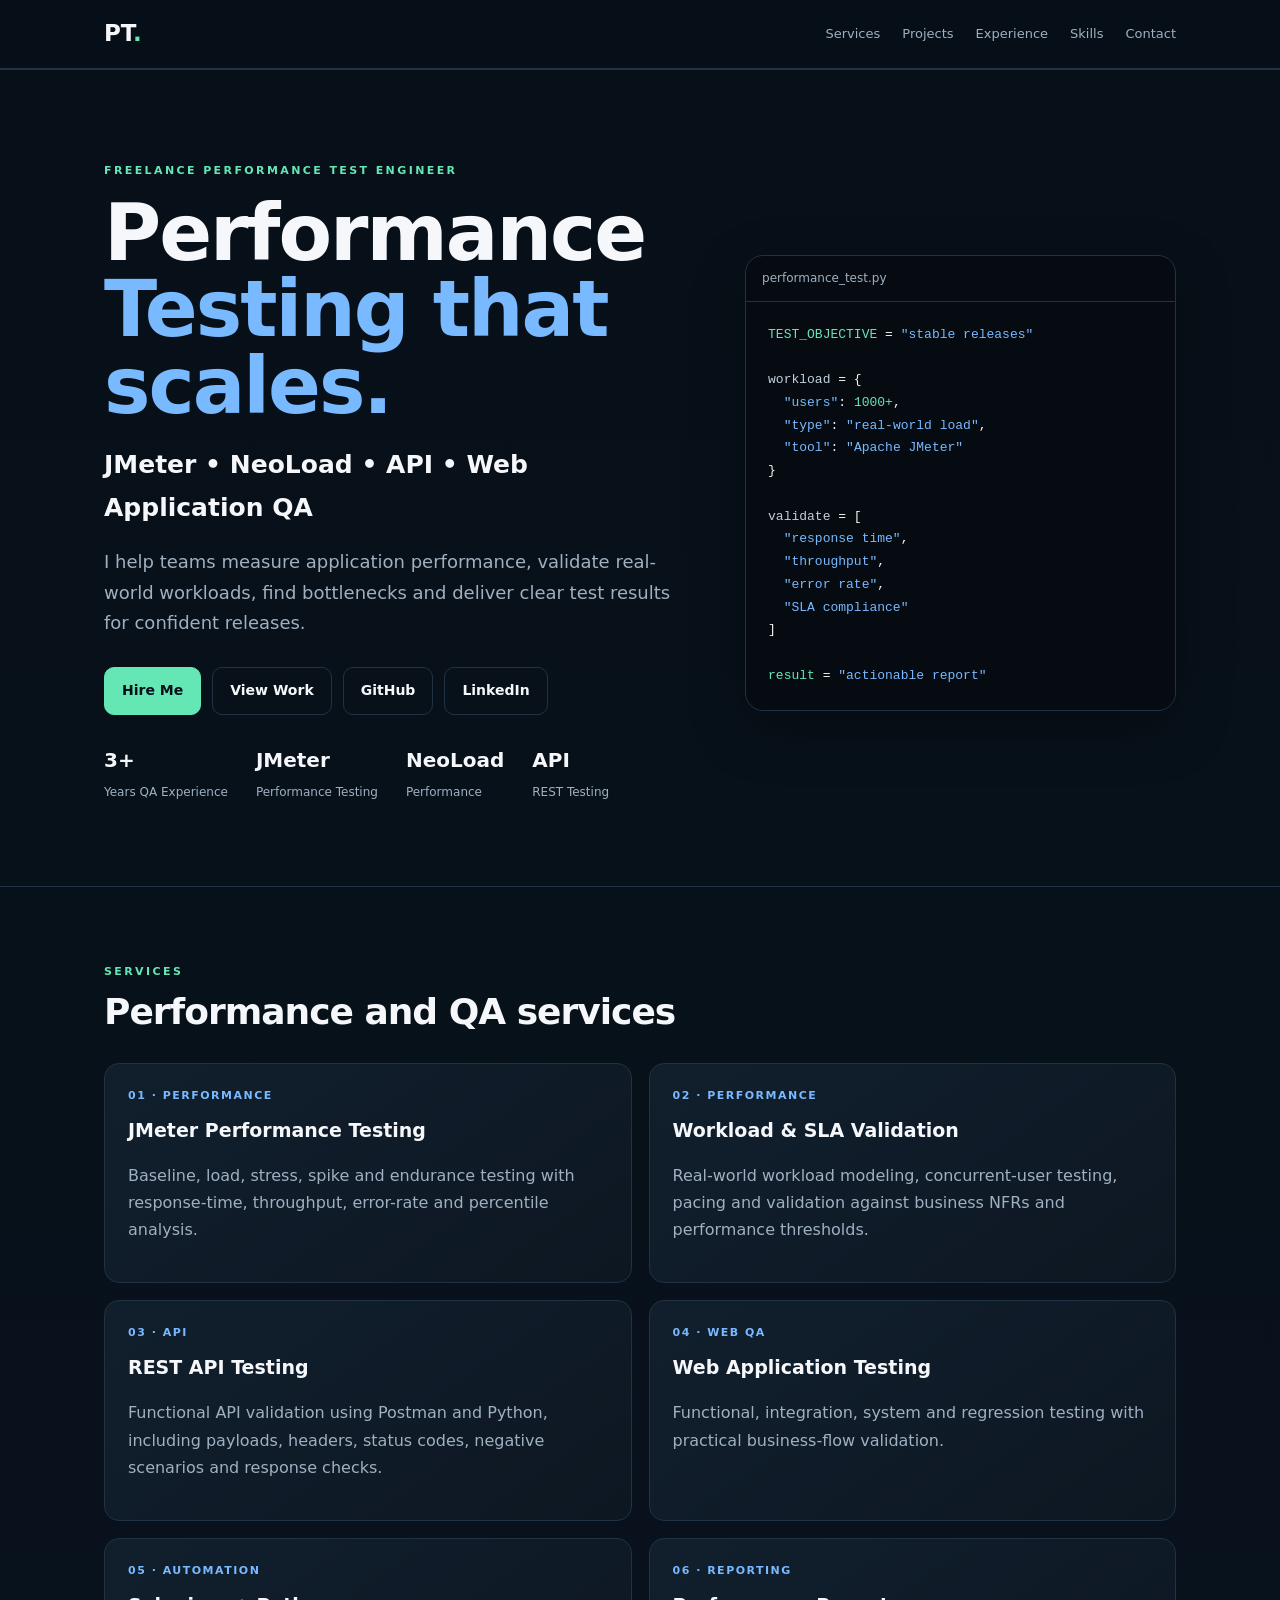
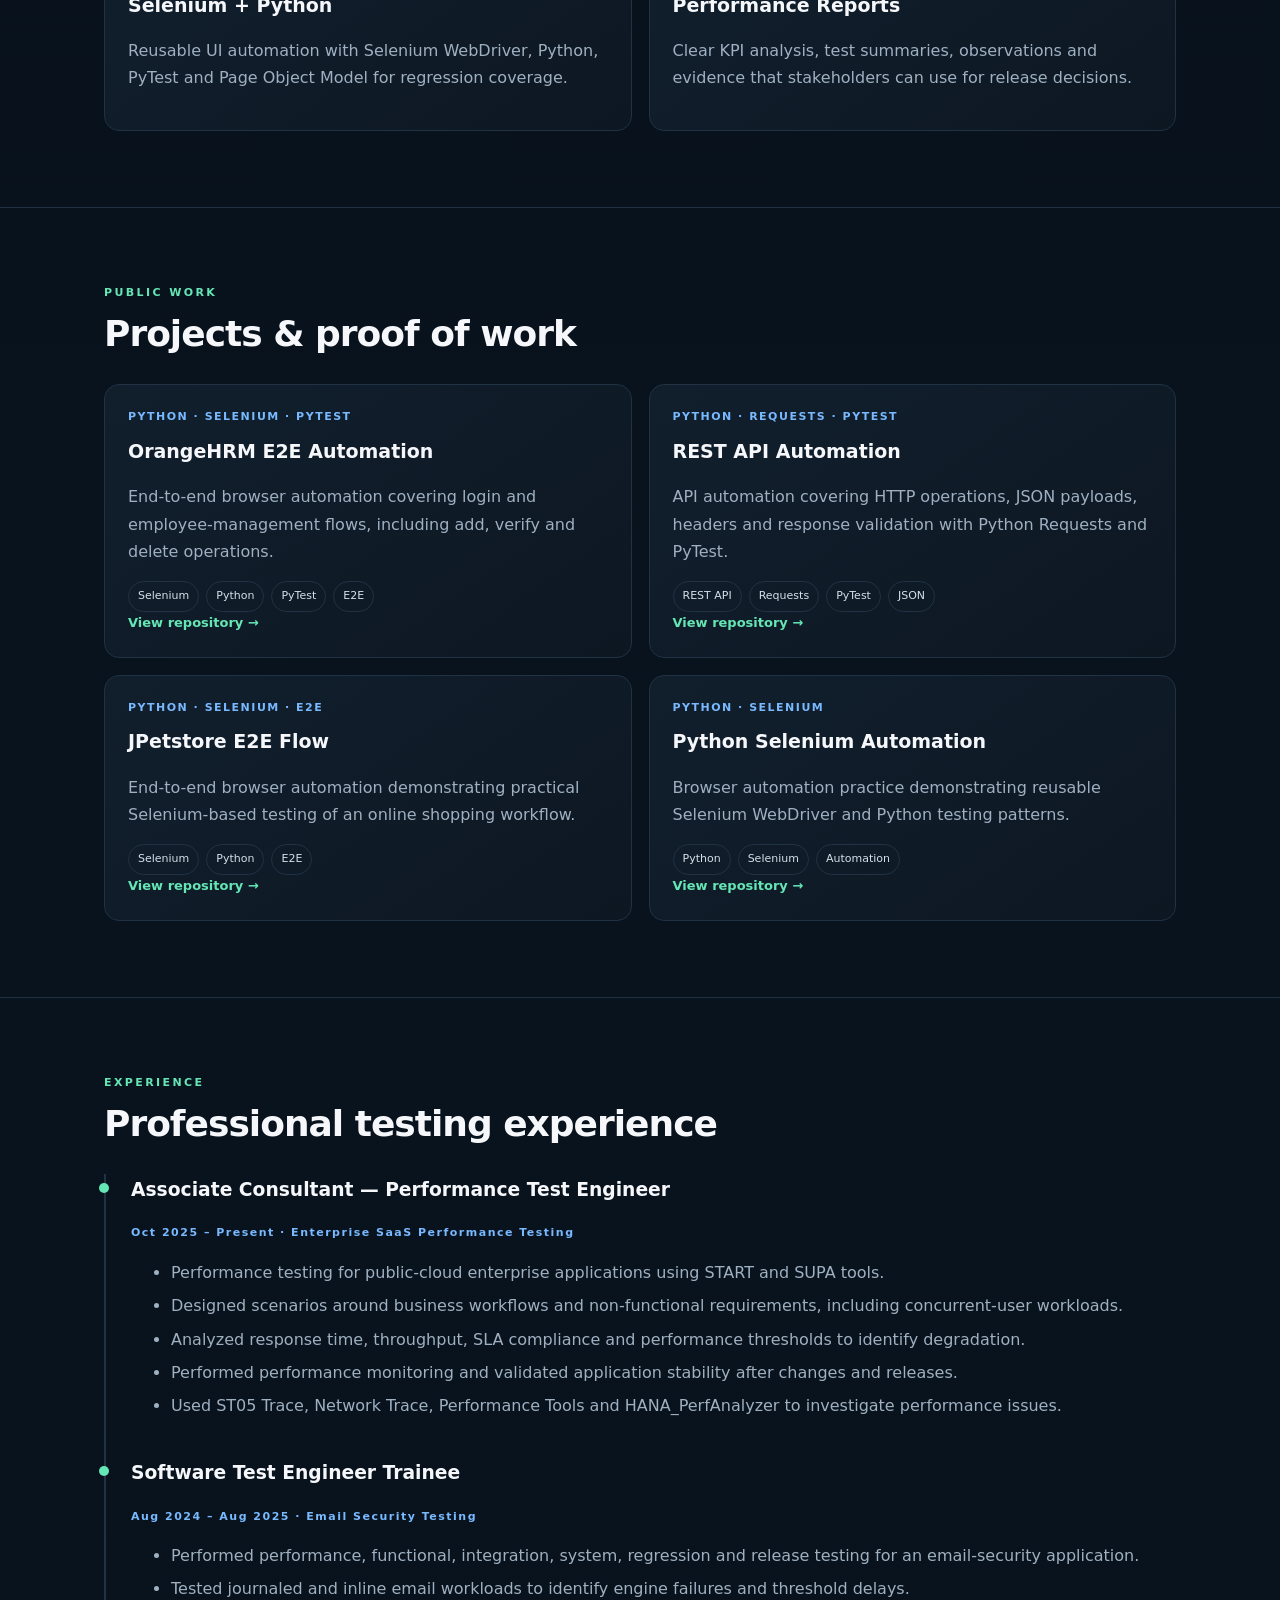
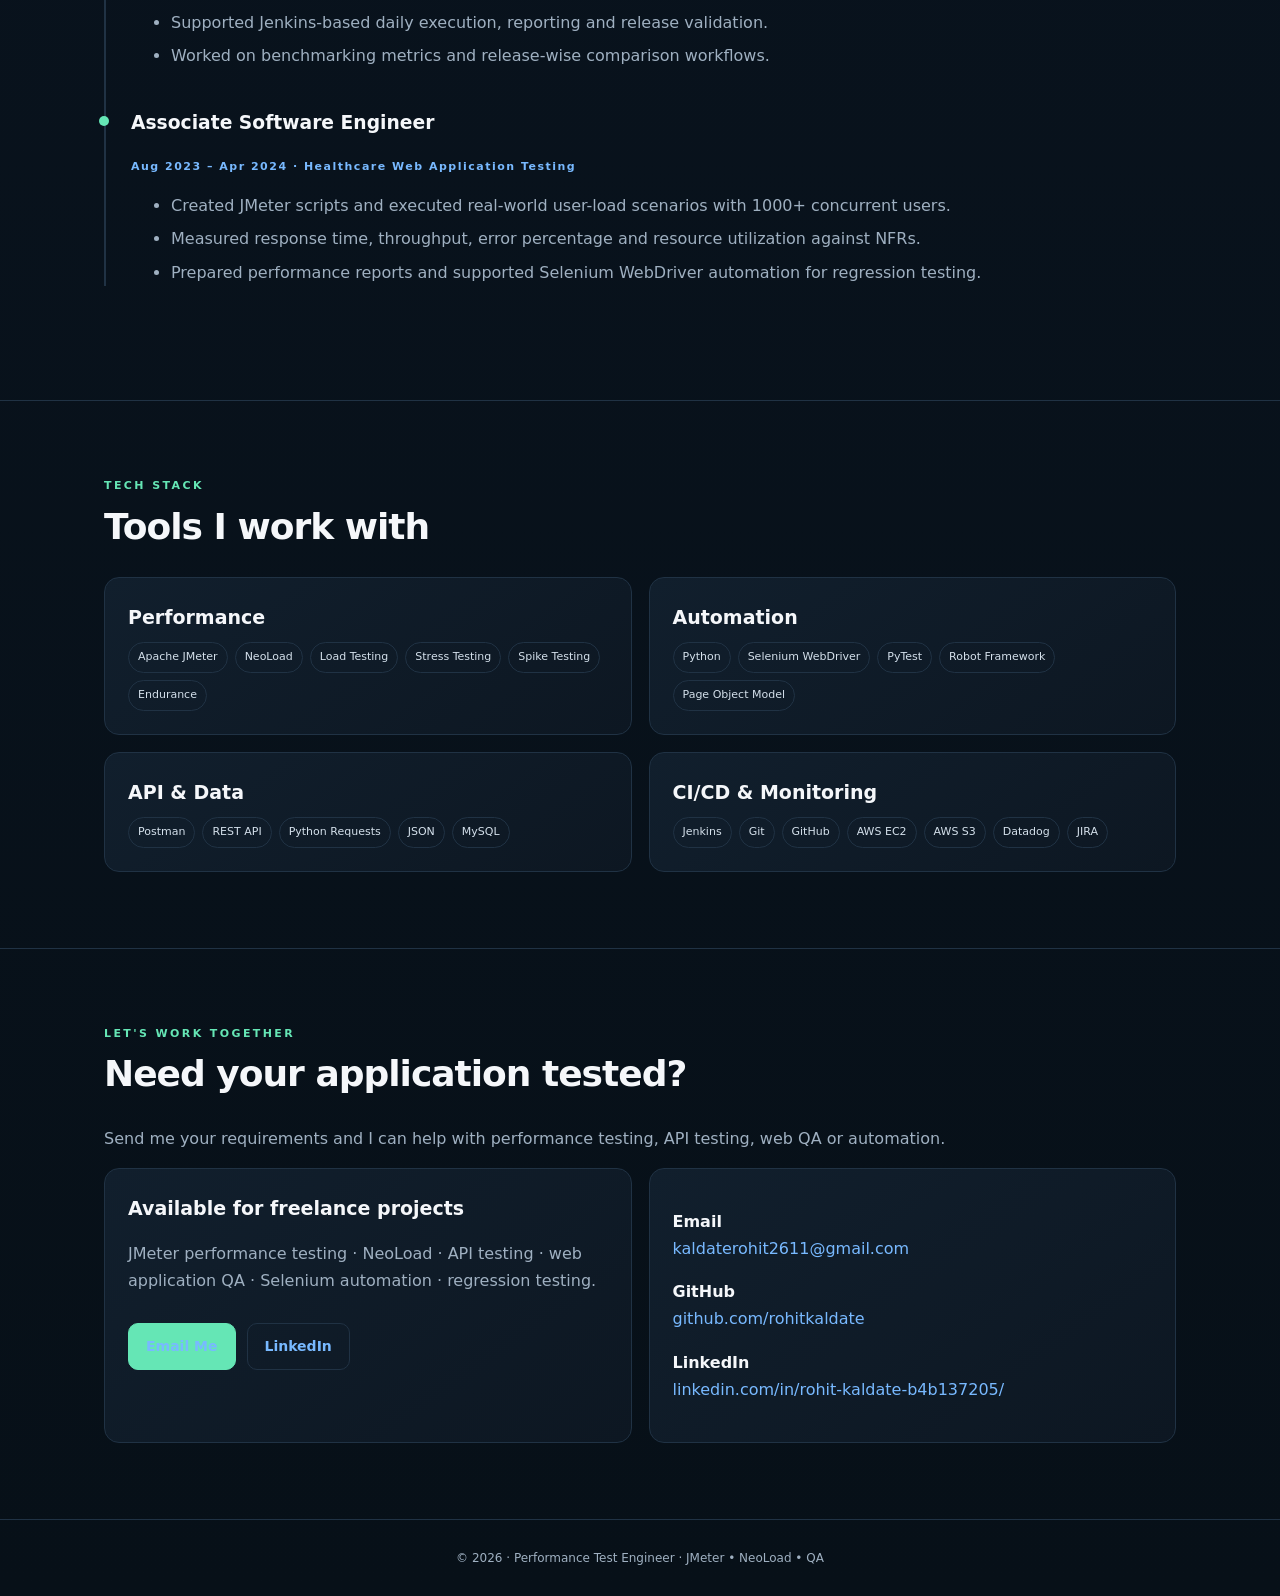
==== commit 8a614f93: "Remove employer and client names from portfolio" ====
--- a/index.html
+++ b/index.html
@@ -61,9 +61,9 @@
 </div></div></section>
 
 <section id="experience"><div class="wrap"><div class="eyebrow">EXPERIENCE</div><h2>Professional testing experience</h2><div class="timeline">
-<div class="job"><h3>Associate Consultant — Performance Test Engineer</h3><div class="meta">NTT DATA Business Solutions · Client: SAP Labs · Oct 2025 – Present</div><ul><li>Performance testing for SAP S/4HANA Public Cloud applications using START and SUPA tools.</li><li>Designed scenarios around business workflows and non-functional requirements, including concurrent-user workloads.</li><li>Analyzed response time, throughput, SLA compliance and performance thresholds to identify degradation.</li><li>Performed performance monitoring and validated application stability after changes and releases.</li><li>Used ST05 Trace, Network Trace, Performance Tools and HANA_PerfAnalyzer to investigate performance issues.</li></ul></div>
-<div class="job"><h3>Software Test Engineer Trainee</h3><div class="meta">Cisco Systems Pvt. Ltd. · Aug 2024 – Aug 2025</div><ul><li>Performed performance, functional, integration, system, regression and release testing for Email Threat Defense.</li><li>Tested journaled and inline email workloads to identify engine failures and threshold delays.</li><li>Supported Jenkins-based daily execution, reporting and release validation.</li><li>Worked on ETD Benchmarking Tool metrics and release-wise comparison workflows.</li></ul></div>
-<div class="job"><h3>Associate Software Engineer</h3><div class="meta">Expleo Solutions Pvt. Ltd. · Aug 2023 – Apr 2024</div><ul><li>Created JMeter scripts and executed real-world user-load scenarios with 1000+ concurrent users.</li><li>Measured response time, throughput, error percentage and resource utilization against NFRs.</li><li>Prepared performance reports and supported Selenium WebDriver automation for regression testing.</li></ul></div>
+<div class="job"><h3>Associate Consultant — Performance Test Engineer</h3><div class="meta">Oct 2025 – Present · Enterprise SaaS Performance Testing</div><ul><li>Performance testing for public-cloud enterprise applications using START and SUPA tools.</li><li>Designed scenarios around business workflows and non-functional requirements, including concurrent-user workloads.</li><li>Analyzed response time, throughput, SLA compliance and performance thresholds to identify degradation.</li><li>Performed performance monitoring and validated application stability after changes and releases.</li><li>Used ST05 Trace, Network Trace, Performance Tools and HANA_PerfAnalyzer to investigate performance issues.</li></ul></div>
+<div class="job"><h3>Software Test Engineer Trainee</h3><div class="meta">Aug 2024 – Aug 2025 · Email Security Testing</div><ul><li>Performed performance, functional, integration, system, regression and release testing for an email-security application.</li><li>Tested journaled and inline email workloads to identify engine failures and threshold delays.</li><li>Supported Jenkins-based daily execution, reporting and release validation.</li><li>Worked on benchmarking metrics and release-wise comparison workflows.</li></ul></div>
+<div class="job"><h3>Associate Software Engineer</h3><div class="meta">Aug 2023 – Apr 2024 · Healthcare Web Application Testing</div><ul><li>Created JMeter scripts and executed real-world user-load scenarios with 1000+ concurrent users.</li><li>Measured response time, throughput, error percentage and resource utilization against NFRs.</li><li>Prepared performance reports and supported Selenium WebDriver automation for regression testing.</li></ul></div>
 </div></div></section>
 
 <section id="skills"><div class="wrap"><div class="eyebrow">TECH STACK</div><h2>Tools I work with</h2><div class="cards">
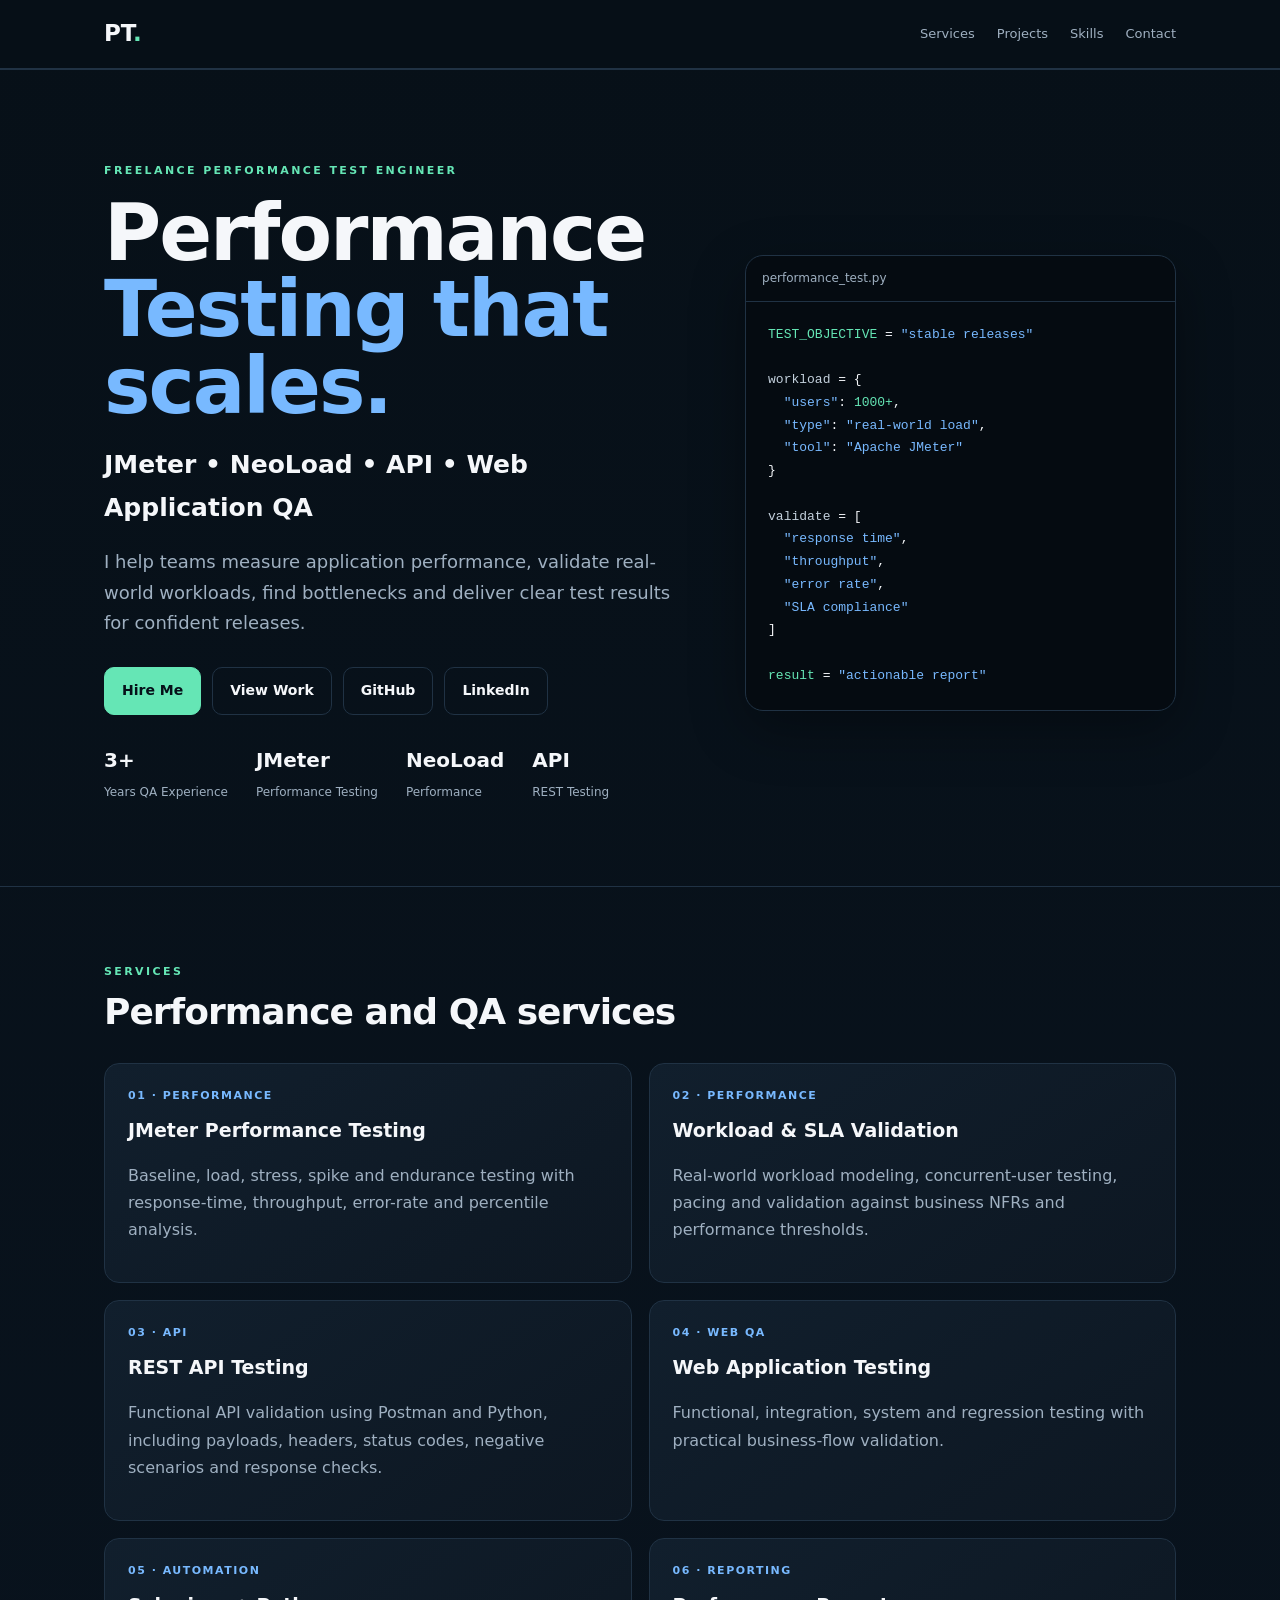
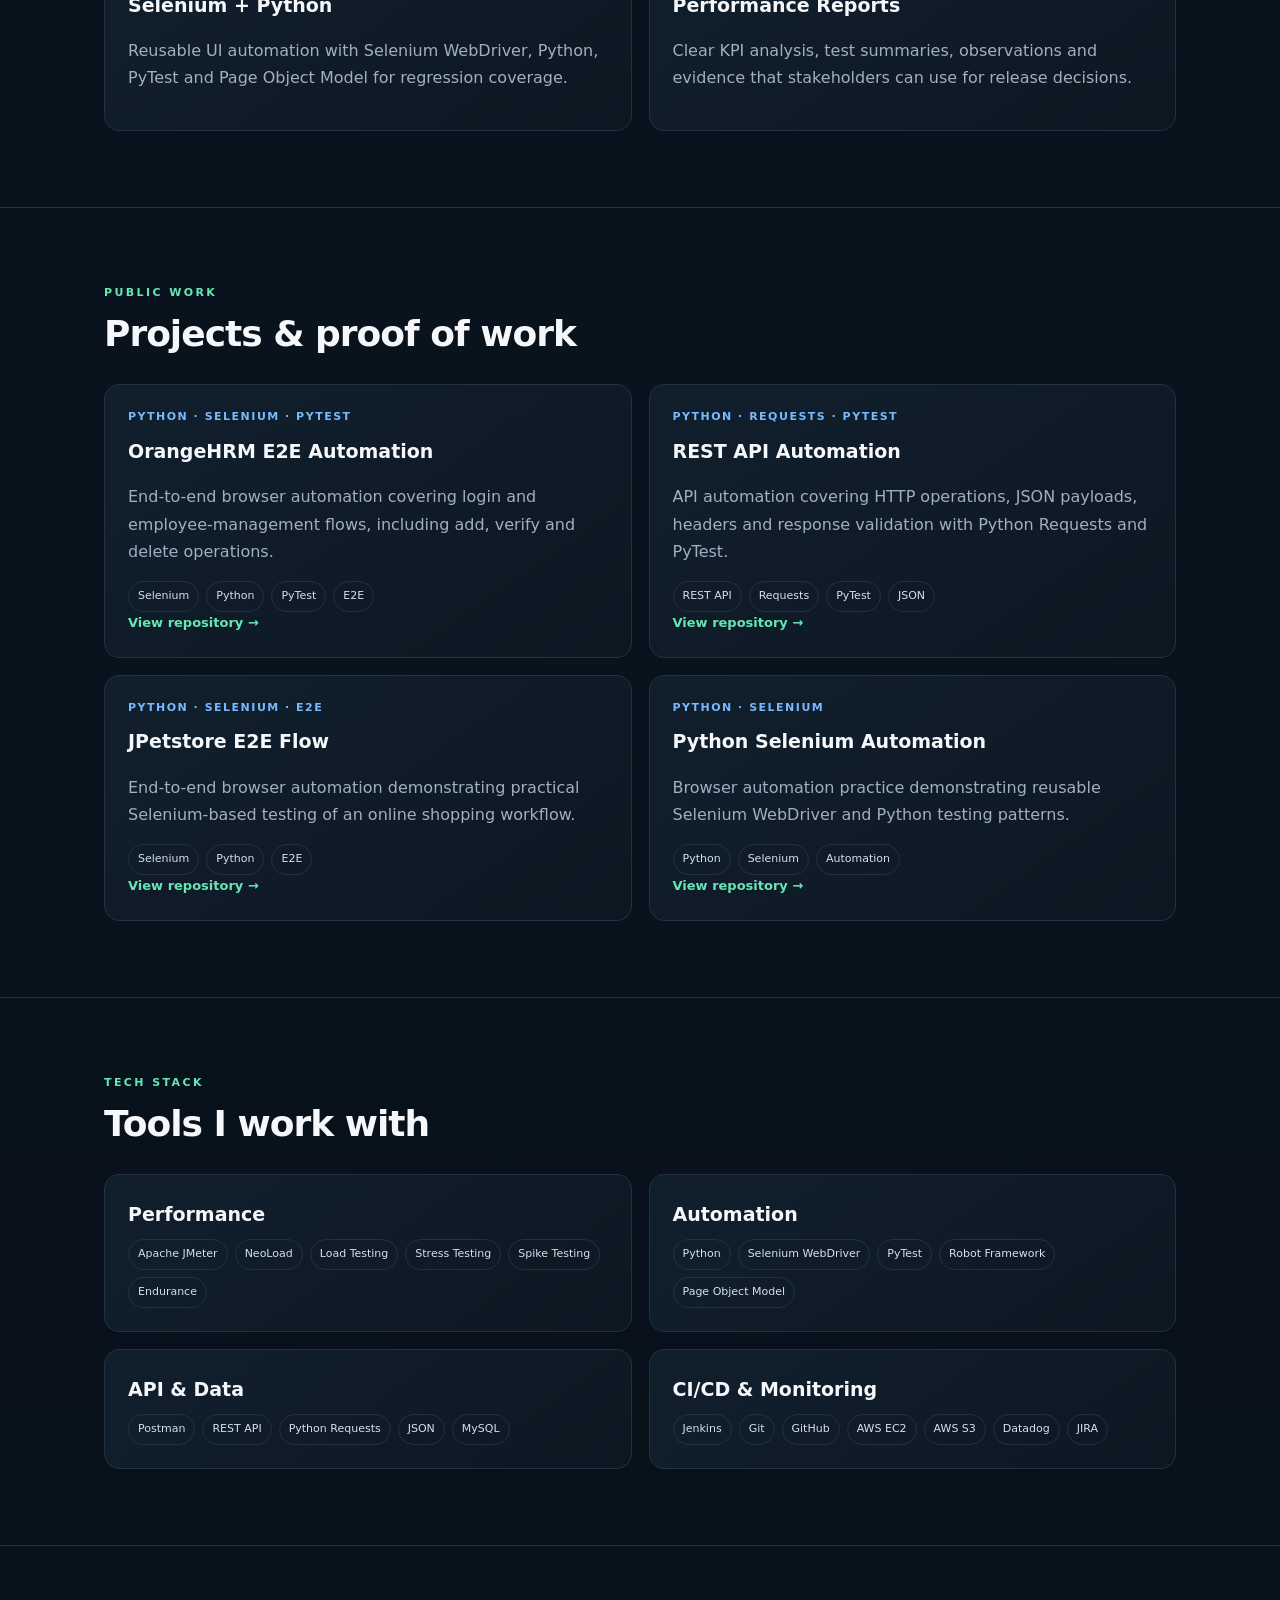
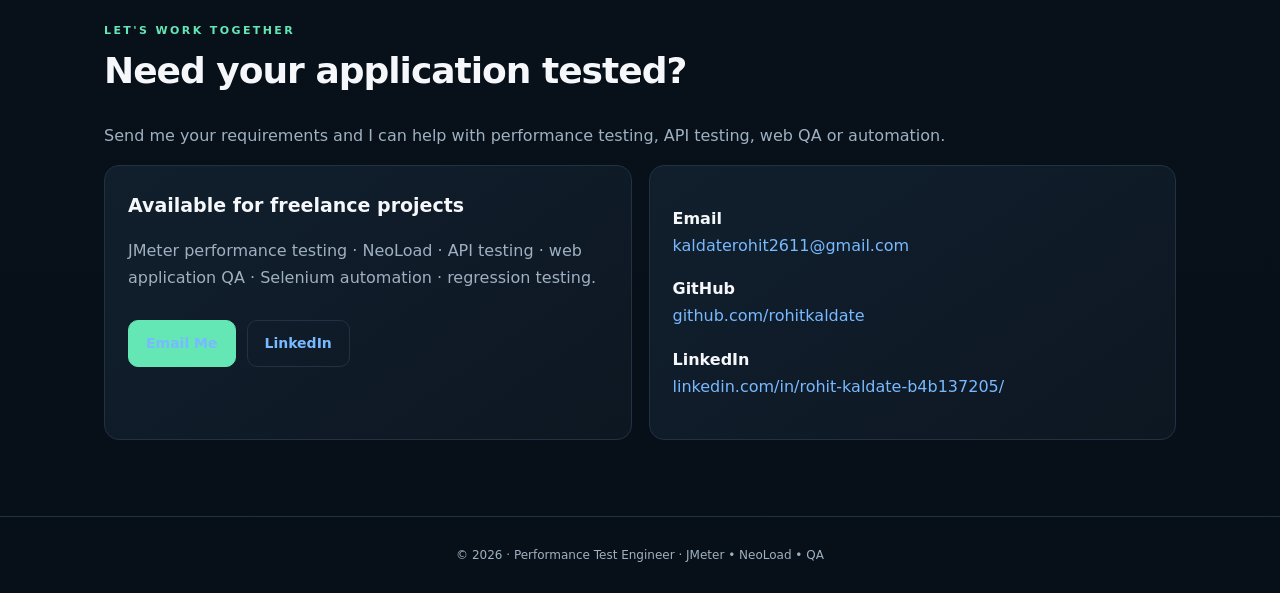
==== commit 9c3991f4: "Remove professional experience section from portfolio" ====
--- a/index.html
+++ b/index.html
@@ -16,7 +16,7 @@
 </style>
 </head>
 <body>
-<header><div class="wrap nav"><a class="logo" href="#home">PT<span>.</span></a><nav><a href="#services">Services</a><a href="#projects">Projects</a><a href="#experience">Experience</a><a href="#skills">Skills</a><a href="#contact">Contact</a></nav></div></header>
+<header><div class="wrap nav"><a class="logo" href="#home">PT<span>.</span></a><nav><a href="#services">Services</a><a href="#projects">Projects</a><a href="#skills">Skills</a><a href="#contact">Contact</a></nav></div></header>
 <main id="home">
 <section class="hero"><div class="wrap heroGrid"><div>
 <div class="eyebrow">FREELANCE PERFORMANCE TEST ENGINEER</div>
@@ -60,12 +60,6 @@
 <div class="card project"><div class="grow"><div class="meta">PYTHON · SELENIUM</div><h3>Python Selenium Automation</h3><p class="muted">Browser automation practice demonstrating reusable Selenium WebDriver and Python testing patterns.</p><div class="tagrow"><span class="tag">Python</span><span class="tag">Selenium</span><span class="tag">Automation</span></div></div><a class="projectLink" href="https://github.com/rohitkaldate/PythonSelenium" target="_blank">View repository →</a></div>
 </div></div></section>
 
-<section id="experience"><div class="wrap"><div class="eyebrow">EXPERIENCE</div><h2>Professional testing experience</h2><div class="timeline">
-<div class="job"><h3>Associate Consultant — Performance Test Engineer</h3><div class="meta">Oct 2025 – Present · Enterprise SaaS Performance Testing</div><ul><li>Performance testing for public-cloud enterprise applications using START and SUPA tools.</li><li>Designed scenarios around business workflows and non-functional requirements, including concurrent-user workloads.</li><li>Analyzed response time, throughput, SLA compliance and performance thresholds to identify degradation.</li><li>Performed performance monitoring and validated application stability after changes and releases.</li><li>Used ST05 Trace, Network Trace, Performance Tools and HANA_PerfAnalyzer to investigate performance issues.</li></ul></div>
-<div class="job"><h3>Software Test Engineer Trainee</h3><div class="meta">Aug 2024 – Aug 2025 · Email Security Testing</div><ul><li>Performed performance, functional, integration, system, regression and release testing for an email-security application.</li><li>Tested journaled and inline email workloads to identify engine failures and threshold delays.</li><li>Supported Jenkins-based daily execution, reporting and release validation.</li><li>Worked on benchmarking metrics and release-wise comparison workflows.</li></ul></div>
-<div class="job"><h3>Associate Software Engineer</h3><div class="meta">Aug 2023 – Apr 2024 · Healthcare Web Application Testing</div><ul><li>Created JMeter scripts and executed real-world user-load scenarios with 1000+ concurrent users.</li><li>Measured response time, throughput, error percentage and resource utilization against NFRs.</li><li>Prepared performance reports and supported Selenium WebDriver automation for regression testing.</li></ul></div>
-</div></div></section>
-
 <section id="skills"><div class="wrap"><div class="eyebrow">TECH STACK</div><h2>Tools I work with</h2><div class="cards">
 <div class="card"><h3>Performance</h3><div class="tagrow"><span class="tag">Apache JMeter</span><span class="tag">NeoLoad</span><span class="tag">Load Testing</span><span class="tag">Stress Testing</span><span class="tag">Spike Testing</span><span class="tag">Endurance</span></div></div>
 <div class="card"><h3>Automation</h3><div class="tagrow"><span class="tag">Python</span><span class="tag">Selenium WebDriver</span><span class="tag">PyTest</span><span class="tag">Robot Framework</span><span class="tag">Page Object Model</span></div></div>
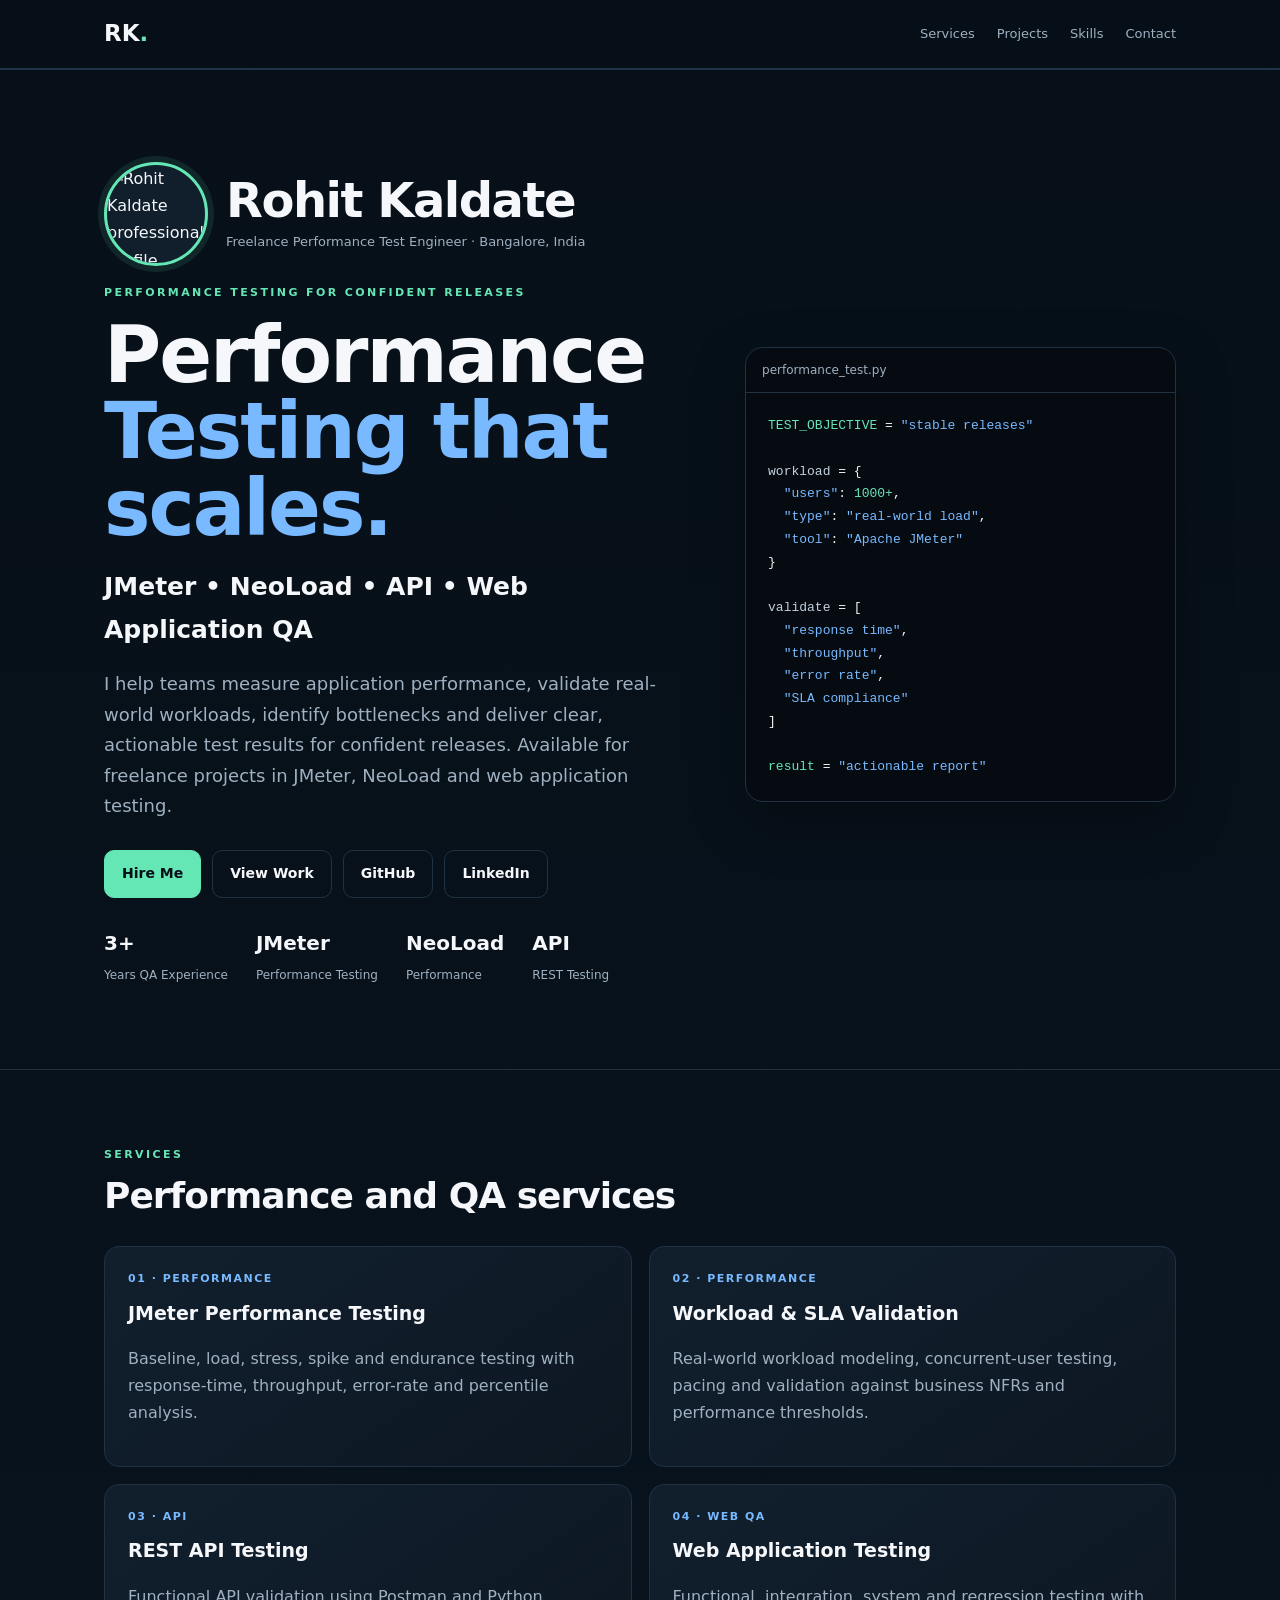
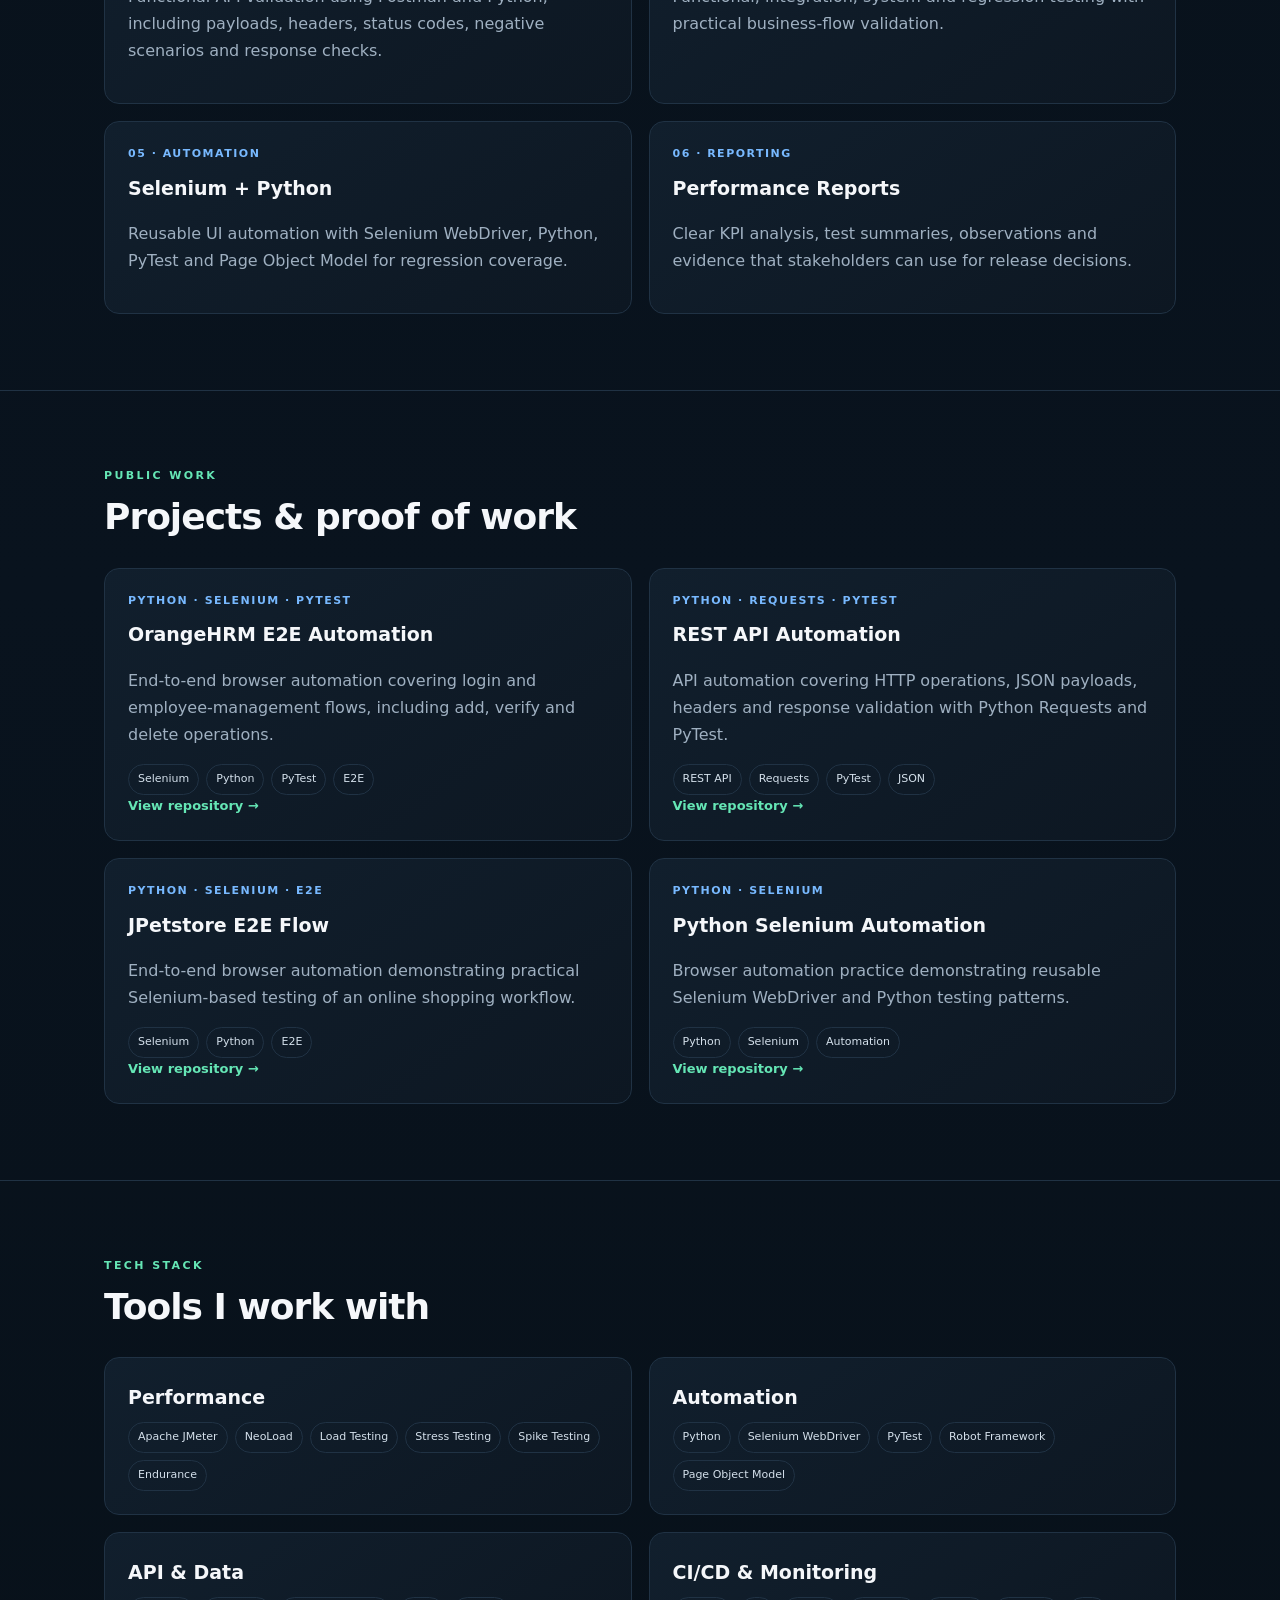
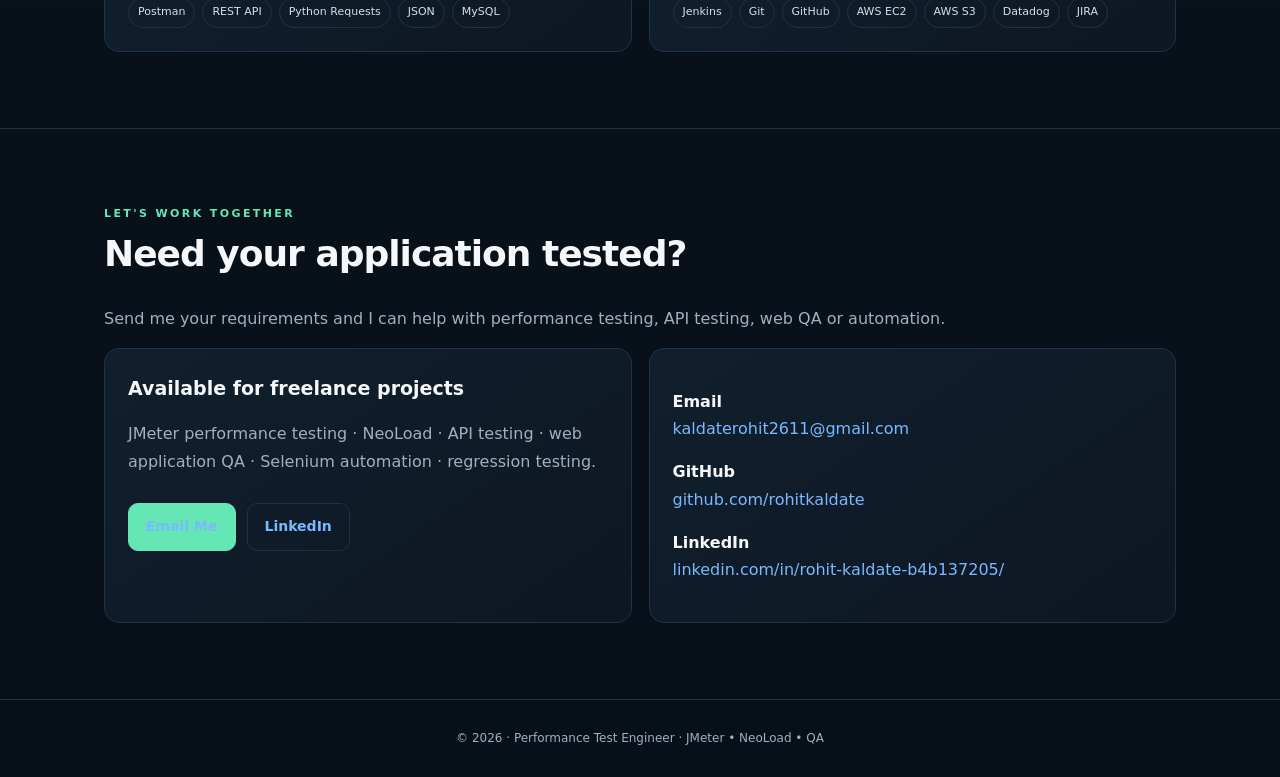
==== commit 438704a6: "Personalize freelance portfolio with name and profile photo" ====
--- a/index.html
+++ b/index.html
@@ -3,26 +3,26 @@
 <head>
 <meta charset="utf-8"><meta name="viewport" content="width=device-width,initial-scale=1">
 <meta name="description" content="Performance Test Engineer specializing in Apache JMeter, NeoLoad, API and web application testing.">
-<title>Performance Test Engineer | JMeter • NeoLoad • QA</title>
+<title>Rohit Kaldate | Performance Test Engineer | JMeter • NeoLoad</title>
 <style>
 :root{--bg:#071018;--surface:#0d1722;--surface2:#111f2d;--text:#f5f7fa;--muted:#9fb0c1;--accent:#65e6b5;--accent2:#78b9ff;--line:#203244}
 *{box-sizing:border-box;scroll-behavior:smooth}body{margin:0;background:linear-gradient(180deg,#071018 0%,#09131e 55%,#071018 100%);color:var(--text);font:16px/1.7 Inter,system-ui,-apple-system,sans-serif}a{color:inherit;text-decoration:none}.wrap{max-width:1120px;margin:auto;padding:0 24px}
-header{position:sticky;top:0;z-index:10;background:#071018e8;backdrop-filter:blur(14px);border-bottom:1px solid var(--line)}.nav{height:68px;display:flex;align-items:center;justify-content:space-between}.logo{font-size:23px;font-weight:900}.logo span{color:var(--accent)}nav{display:flex;gap:22px}nav a{font-size:13px;color:var(--muted)}nav a:hover{color:var(--text)}
+.identity{display:flex;align-items:center;gap:10px}.heroProfile{display:flex;align-items:center;gap:18px;margin-bottom:18px}.profilePhoto{width:104px;height:104px;object-fit:cover;border-radius:50%;border:3px solid var(--accent);box-shadow:0 0 0 6px #65e6b51a;background:var(--surface2)}.nameTitle{font-size:clamp(34px,4vw,48px);font-weight:900;letter-spacing:-1.5px;line-height:1.05;margin:0}.nameSubtitle{color:var(--muted);font-size:13px;margin-top:6px}header{position:sticky;top:0;z-index:10;background:#071018e8;backdrop-filter:blur(14px);border-bottom:1px solid var(--line)}.nav{height:68px;display:flex;align-items:center;justify-content:space-between}.logo{font-size:23px;font-weight:900}.logo span{color:var(--accent)}nav{display:flex;gap:22px}nav a{font-size:13px;color:var(--muted)}nav a:hover{color:var(--text)}
 .hero{padding:92px 0 82px}.heroGrid{display:grid;grid-template-columns:1.15fr .85fr;gap:58px;align-items:center}.eyebrow{font-size:11px;font-weight:900;letter-spacing:2.4px;color:var(--accent)}h1{font-size:clamp(48px,7vw,78px);line-height:.98;margin:14px 0 20px;letter-spacing:-2px}h1 span{color:var(--accent2)}.role{font-size:25px;font-weight:750;margin:0 0 14px}.lead{font-size:18px;color:var(--muted);max-width:680px}.actions{display:flex;flex-wrap:wrap;gap:11px;margin:28px 0}.btn{display:inline-block;padding:11px 17px;border:1px solid var(--line);border-radius:10px;font-weight:800;font-size:14px}.primary{background:var(--accent);color:#061019;border-color:var(--accent)}.btn:hover{transform:translateY(-1px)}
 .stats{display:flex;gap:28px;flex-wrap:wrap;margin-top:28px}.stats b{display:block;font-size:20px}.stats span{font-size:12px;color:var(--muted)}
 .terminal{background:#050b11;border:1px solid var(--line);border-radius:18px;box-shadow:0 18px 55px #0005;overflow:hidden}.bar{padding:12px 16px;border-bottom:1px solid var(--line);color:var(--muted);font-size:12px}.terminal pre{padding:22px;margin:0;overflow:auto;font:13px/1.75 ui-monospace,SFMono-Regular,Menlo,monospace}.g{color:var(--accent)}.b{color:var(--accent2)}.m{color:#c3d0dc}
 section{padding:76px 0;border-top:1px solid var(--line)}h2{font-size:36px;line-height:1.15;margin:10px 0 30px;letter-spacing:-1px}.two{display:grid;grid-template-columns:.78fr 1.22fr;gap:60px}.muted{color:var(--muted)}.cards{display:grid;grid-template-columns:repeat(2,1fr);gap:17px}.card{background:linear-gradient(145deg,var(--surface2),var(--surface));border:1px solid var(--line);border-radius:15px;padding:23px}.card h3{margin:0 0 9px;font-size:19px}.meta{font-size:11px;letter-spacing:1.5px;color:var(--accent2);font-weight:850;margin-bottom:8px}.tagrow{display:flex;flex-wrap:wrap;gap:7px}.tag{border:1px solid var(--line);border-radius:999px;padding:5px 9px;font-size:11px;color:#d4e0eb}.project{display:flex;flex-direction:column;min-height:245px}.grow{flex:1}.projectLink{color:var(--accent);font-weight:850;font-size:13px}.timeline{border-left:2px solid var(--line);padding-left:25px}.job{position:relative;margin-bottom:38px}.job:before{content:"";position:absolute;left:-32px;top:9px;width:10px;height:10px;border-radius:50%;background:var(--accent)}li{color:var(--muted);margin:6px 0}.notice{margin-top:20px;padding:14px 16px;border:1px solid var(--line);border-radius:11px;background:#09131e;color:var(--muted);font-size:13px}.contact{display:grid;grid-template-columns:1fr 1fr;gap:17px}.contact a{color:var(--accent2)}footer{text-align:center;border-top:1px solid var(--line);padding:28px;color:var(--muted);font-size:12px}
-@media(max-width:820px){nav{display:none}.hero{padding-top:62px}.heroGrid,.two,.cards,.contact{grid-template-columns:1fr}h2{font-size:30px}.role{font-size:21px}}
+@media(max-width:820px){nav{display:none}.hero{padding-top:62px}.heroGrid,.two,.cards,.contact{grid-template-columns:1fr}.heroProfile{align-items:center}.profilePhoto{width:86px;height:86px}h2{font-size:30px}.role{font-size:21px}}
 </style>
 </head>
 <body>
-<header><div class="wrap nav"><a class="logo" href="#home">PT<span>.</span></a><nav><a href="#services">Services</a><a href="#projects">Projects</a><a href="#skills">Skills</a><a href="#contact">Contact</a></nav></div></header>
+<header><div class="wrap nav"><a class="logo" href="#home">RK<span>.</span></a><nav><a href="#services">Services</a><a href="#projects">Projects</a><a href="#skills">Skills</a><a href="#contact">Contact</a></nav></div></header>
 <main id="home">
 <section class="hero"><div class="wrap heroGrid"><div>
-<div class="eyebrow">FREELANCE PERFORMANCE TEST ENGINEER</div>
+<div class="heroProfile"><img class="profilePhoto" src="https://github.com/rohitkaldate.png" alt="Rohit Kaldate professional profile photo"><div><p class="nameTitle">Rohit Kaldate</p><div class="nameSubtitle">Freelance Performance Test Engineer · Bangalore, India</div></div></div><div class="eyebrow">PERFORMANCE TESTING FOR CONFIDENT RELEASES</div>
 <h1>Performance<br><span>Testing that scales.</span></h1>
 <p class="role">JMeter • NeoLoad • API • Web Application QA</p>
-<p class="lead">I help teams measure application performance, validate real-world workloads, find bottlenecks and deliver clear test results for confident releases.</p>
+<p class="lead">I help teams measure application performance, validate real-world workloads, identify bottlenecks and deliver clear, actionable test results for confident releases. Available for freelance projects in JMeter, NeoLoad and web application testing.</p>
 <div class="actions"><a class="btn primary" href="#contact">Hire Me</a><a class="btn" href="#projects">View Work</a><a class="btn" href="https://github.com/rohitkaldate" target="_blank">GitHub</a><a class="btn" href="https://www.linkedin.com/in/rohit-kaldate-b4b137205/" target="_blank">LinkedIn</a></div>
 <div class="stats"><div><b>3+</b><span>Years QA Experience</span></div><div><b>JMeter</b><span>Performance Testing</span></div><div><b>NeoLoad</b><span>Performance</span></div><div><b>API</b><span>REST Testing</span></div></div>
 </div>
